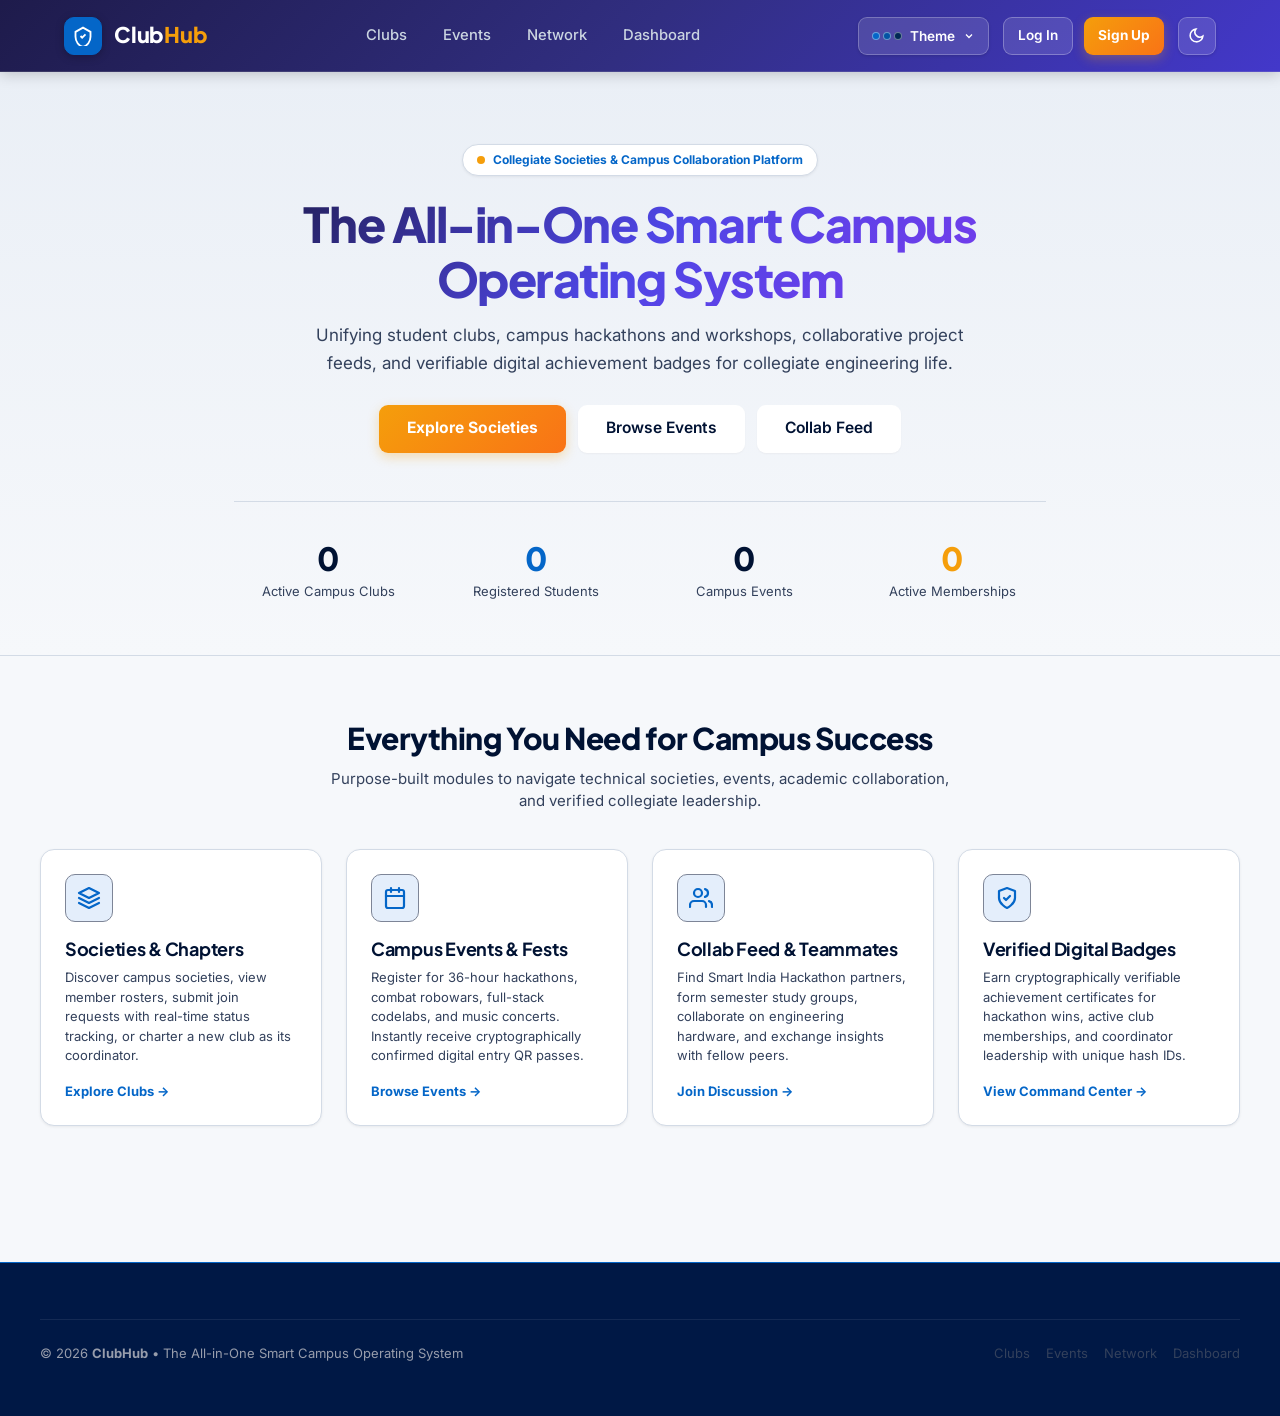
==== index.html @ 58964250 "feat: complete overhaul - pure backend auth, club approval workflow, dynamic stats, indigo-steel the" ====
<!DOCTYPE html>
<html lang="en">
<head>
  <meta charset="UTF-8">
  <meta name="viewport" content="width=device-width, initial-scale=1.0">
  <title>ClubHub | The All-in-One Smart Campus Operating System</title>
  <meta name="description" content="Discover official college clubs, register for campus hackathons and workshops, find project teammates, and earn verified digital achievement badges.">

  <!-- Anti-Flicker Theme & Palette Init -->
  <script>
    (function() {
      var savedTheme = localStorage.getItem("clubhub_theme_mode_v2") || "light";
      var savedPalette = localStorage.getItem("clubhub_active_palette") || "indigo-steel";
      document.documentElement.setAttribute("data-theme", savedTheme);
      document.documentElement.setAttribute("data-palette", savedPalette);
    })();
  </script>

  <!-- Google Fonts: Plus Jakarta Sans & Inter -->
  <link rel="preconnect" href="https://fonts.googleapis.com">
  <link rel="preconnect" href="https://fonts.gstatic.com" crossorigin>
  <link href="https://fonts.googleapis.com/css2?family=Inter:wght@400;500;600;700&family=Plus+Jakarta+Sans:wght@500;600;700;800&display=swap" rel="stylesheet">

  <!-- CSS Stylesheets -->
  <link rel="stylesheet" href="css/style.css">
  <link rel="stylesheet" href="css/palette.css">
  <link rel="stylesheet" href="css/components.css">
  <link rel="stylesheet" href="css/home.css">
  <style>
    .features-suite-grid {
      display: grid;
      grid-template-columns: repeat(auto-fit, minmax(260px, 1fr));
      gap: 24px;
      margin-top: 36px;
    }
    .feature-suite-card {
      background: var(--bg-card);
      border: 1px solid var(--border);
      border-radius: var(--radius-card);
      padding: 24px;
      display: flex;
      flex-direction: column;
      transition: all var(--transition-normal);
      text-decoration: none;
      box-shadow: var(--shadow-sm);
    }
    .feature-suite-card:hover {
      transform: translateY(-4px);
      border-color: var(--primary);
      box-shadow: var(--shadow-card-hover);
    }
    .feature-suite-icon {
      width: 48px;
      height: 48px;
      border-radius: var(--radius-md);
      background: var(--primary-light);
      color: var(--primary);
      display: flex;
      align-items: center;
      justify-content: center;
      font-size: 24px;
      margin-bottom: 16px;
    }
    .feature-suite-title {
      font-family: 'Plus Jakarta Sans', sans-serif;
      font-size: 18px;
      font-weight: 700;
      color: var(--text-main);
      margin: 0 0 8px 0;
    }
    .feature-suite-desc {
      font-size: 13px;
      color: var(--text-secondary);
      line-height: 1.5;
      margin: 0 0 16px 0;
    }
    .feature-suite-link {
      font-size: 13px;
      font-weight: 700;
      color: var(--primary);
      display: inline-flex;
      align-items: center;
      gap: 6px;
      margin-top: auto;
    }
    .hero-stats-grid {
      display: grid;
      grid-template-columns: repeat(4, 1fr);
      gap: 20px;
      margin-top: 48px;
      padding-top: 32px;
      border-top: 1px solid var(--border);
    }
    @media (max-width: 768px) {
      .hero-stats-grid {
        grid-template-columns: repeat(2, 1fr);
        gap: 16px;
      }
    }
  </style>
</head>
<body>

  <!-- GLOBAL NAVBAR -->
  <header class="navbar">
    <div class="nav-container">
      <a href="index.html" class="nav-brand">
        <div class="brand-icon">
          <svg viewBox="0 0 24 24" fill="none" stroke="currentColor" stroke-width="2.2">
            <path d="M12 2L3 7v6c0 5.55 3.84 10.74 9 12 5.16-1.26 9-6.45 9-12V7l-9-5z"/>
            <polyline points="9 12 11 14 15 10"/>
          </svg>
        </div>
        <div class="brand-name">Club<span>Hub</span></div>
      </a>

      <nav class="nav-links">
        <a href="clubs.html" class="nav-link">Clubs</a>
        <a href="events.html" class="nav-link">Events</a>
        <a href="network.html" class="nav-link">Network</a>
        <a href="dashboard.html" class="nav-link">Dashboard</a>
      </nav>

      <div class="nav-actions">
        <div id="nav-auth-box"></div>
        <button type="button" class="mobile-nav-toggle" aria-label="Toggle navigation menu" aria-expanded="false">
          <svg viewBox="0 0 24 24" width="20" height="20" fill="none" stroke="currentColor" stroke-width="2"><line x1="3" y1="12" x2="21" y2="12"/><line x1="3" y1="6" x2="21" y2="6"/><line x1="3" y1="18" x2="21" y2="18"/></svg>
        </button>
      </div>
    </div>
  </header>

  <!-- HERO SECTION -->
  <main class="main-content">
    <section class="hero" style="padding: 72px 0 54px; background: linear-gradient(180deg, var(--bg-surface) 0%, var(--bg-page) 100%); border-bottom: 1px solid var(--border);">
      <div class="container" style="text-align: center; max-width: 860px;">
        <div style="display: inline-flex; align-items: center; gap: 8px; padding: 6px 14px; background: var(--bg-card); border: 1px solid var(--border); border-radius: var(--radius-full); font-size: 12px; font-weight: 700; color: var(--primary); margin-bottom: 20px; box-shadow: var(--shadow-sm);">
          <span style="width: 8px; height: 8px; border-radius: 50%; background: var(--warm-accent, #F59E0B); display: inline-block;"></span>
          Collegiate Societies &amp; Campus Collaboration Platform
        </div>

        <h1 class="hero-gradient-title" style="font-family: 'Plus Jakarta Sans', sans-serif; font-size: 48px; font-weight: 800; margin: 0 0 16px 0; line-height: 1.15; letter-spacing: -0.03em;">
          The All-in-One Smart Campus <br><span>Operating System</span>
        </h1>

        <p style="font-size: 17px; color: var(--text-secondary); line-height: 1.6; margin: 0 auto 28px; max-width: 680px;">
          Unifying student clubs, campus hackathons and workshops, collaborative project feeds, and verifiable digital achievement badges for collegiate engineering life.
        </p>

        <div style="display: flex; gap: 12px; justify-content: center; flex-wrap: wrap;">
          <a href="clubs.html" class="btn btn-cta btn-lg">Explore Societies</a>
          <a href="events.html" class="btn btn-outline btn-lg">Browse Events</a>
          <a href="network.html" class="btn btn-outline btn-lg">Collab Feed</a>
        </div>

        <!-- 4 Real Dynamic Metrics -->
        <div class="hero-stats-grid">
          <div>
            <div id="stat-clubs-count" style="font-family: 'Plus Jakarta Sans', sans-serif; font-size: 32px; font-weight: 800; color: var(--text-main);">0</div>
            <div style="font-size: 13px; color: var(--text-secondary);">Active Campus Clubs</div>
          </div>
          <div>
            <div id="stat-students-count" style="font-family: 'Plus Jakarta Sans', sans-serif; font-size: 32px; font-weight: 800; color: var(--primary);">0</div>
            <div style="font-size: 13px; color: var(--text-secondary);">Registered Students</div>
          </div>
          <div>
            <div id="stat-events-count" style="font-family: 'Plus Jakarta Sans', sans-serif; font-size: 32px; font-weight: 800; color: var(--text-main);">0</div>
            <div style="font-size: 13px; color: var(--text-secondary);">Campus Events</div>
          </div>
          <div>
            <div id="stat-memberships-count" style="font-family: 'Plus Jakarta Sans', sans-serif; font-size: 32px; font-weight: 800; color: var(--warm-accent, #F59E0B);">0</div>
            <div style="font-size: 13px; color: var(--text-secondary);">Active Memberships</div>
          </div>
        </div>
      </div>
    </section>

    <!-- SMART CAMPUS SUITE MODULES GRID (4 Clean Cards) -->
    <section class="container" style="padding: 64px 0;">
      <div style="text-align: center; max-width: 620px; margin: 0 auto 36px;">
        <h2 style="font-family: 'Plus Jakarta Sans', sans-serif; font-size: 30px; font-weight: 800; color: var(--text-main); margin: 0 0 10px 0;">
          Everything You Need for Campus Success
        </h2>
        <p style="font-size: 15px; color: var(--text-secondary); margin: 0;">
          Purpose-built modules to navigate technical societies, events, academic collaboration, and verified collegiate leadership.
        </p>
      </div>

      <div class="features-suite-grid">
        
        <!-- Module 1: Clubs -->
        <a href="clubs.html" class="feature-suite-card">
          <div class="feature-suite-icon">
            <svg viewBox="0 0 24 24" width="24" height="24" fill="none" stroke="currentColor" stroke-width="2.2" stroke-linecap="round" stroke-linejoin="round">
              <path d="M12 2L2 7l10 5 10-5-10-5zM2 17l10 5 10-5M2 12l10 5 10-5"/>
            </svg>
          </div>
          <h3 class="feature-suite-title">Societies &amp; Chapters</h3>
          <p class="feature-suite-desc">Discover campus societies, view member rosters, submit join requests with real-time status tracking, or charter a new club as its coordinator.</p>
          <span class="feature-suite-link">Explore Clubs &rarr;</span>
        </a>

        <!-- Module 2: Events -->
        <a href="events.html" class="feature-suite-card">
          <div class="feature-suite-icon">
            <svg viewBox="0 0 24 24" width="24" height="24" fill="none" stroke="currentColor" stroke-width="2.2" stroke-linecap="round" stroke-linejoin="round">
              <rect x="3" y="4" width="18" height="18" rx="2" ry="2"/>
              <line x1="16" y1="2" x2="16" y2="6"/>
              <line x1="8" y1="2" x2="8" y2="6"/>
              <line x1="3" y1="10" x2="21" y2="10"/>
            </svg>
          </div>
          <h3 class="feature-suite-title">Campus Events &amp; Fests</h3>
          <p class="feature-suite-desc">Register for 36-hour hackathons, combat robowars, full-stack codelabs, and music concerts. Instantly receive cryptographically confirmed digital entry QR passes.</p>
          <span class="feature-suite-link">Browse Events &rarr;</span>
        </a>

        <!-- Module 3: Network -->
        <a href="network.html" class="feature-suite-card">
          <div class="feature-suite-icon">
            <svg viewBox="0 0 24 24" width="24" height="24" fill="none" stroke="currentColor" stroke-width="2.2" stroke-linecap="round" stroke-linejoin="round">
              <path d="M17 21v-2a4 4 0 0 0-4-4H5a4 4 0 0 0-4 4v2"/>
              <circle cx="9" cy="7" r="4"/>
              <path d="M23 21v-2a4 4 0 0 0-3-3.87"/>
              <path d="M16 3.13a4 4 0 0 1 0 7.75"/>
            </svg>
          </div>
          <h3 class="feature-suite-title">Collab Feed &amp; Teammates</h3>
          <p class="feature-suite-desc">Find Smart India Hackathon partners, form semester study groups, collaborate on engineering hardware, and exchange insights with fellow peers.</p>
          <span class="feature-suite-link">Join Discussion &rarr;</span>
        </a>

        <!-- Module 4: Digital Badges & Dashboard -->
        <a href="dashboard.html" class="feature-suite-card">
          <div class="feature-suite-icon">
            <svg viewBox="0 0 24 24" width="24" height="24" fill="none" stroke="currentColor" stroke-width="2.2" stroke-linecap="round" stroke-linejoin="round">
              <path d="M12 22s8-4 8-10V5l-8-3-8 3v7c0 6 8 10 8 10z"/>
              <polyline points="9 12 11 14 15 10"/>
            </svg>
          </div>
          <h3 class="feature-suite-title">Verified Digital Badges</h3>
          <p class="feature-suite-desc">Earn cryptographically verifiable achievement certificates for hackathon wins, active club memberships, and coordinator leadership with unique hash IDs.</p>
          <span class="feature-suite-link">View Command Center &rarr;</span>
        </a>

      </div>
    </section>
  </main>

  <!-- FOOTER -->
  <footer class="footer">
    <div class="container footer-bottom" style="display: flex; justify-content: space-between; align-items: center; flex-wrap: wrap; gap: 16px; padding: 24px 0;">
      <div>&copy; 2026 <strong>ClubHub</strong> &bull; The All-in-One Smart Campus Operating System</div>
      <div style="display: flex; gap: 16px; font-size: 13px;">
        <a href="clubs.html" style="color: var(--text-secondary);">Clubs</a>
        <a href="events.html" style="color: var(--text-secondary);">Events</a>
        <a href="network.html" style="color: var(--text-secondary);">Network</a>
        <a href="dashboard.html" style="color: var(--text-secondary);">Dashboard</a>
      </div>
    </div>
  </footer>

  <!-- Scripts -->
  <script src="js/data.js"></script>
  <script src="js/api.js"></script>
  <script src="js/storage.js"></script>
  <script src="js/palette.js"></script>
  <script src="js/common.js"></script>
  <script src="js/home.js"></script>
</body>
</html>
---- css/style.css ----
/* css/style.css - CampusClubs Burgundy Heritage Design System, Editorial Typography & Global Layout */

@import url('https://fonts.googleapis.com/css2?family=Inter:wght@400;500;600;700&family=Playfair+Display:ital,wght@0,600;0,700;0,800;0,900;1,600;1,700&display=swap');

:root {
  /* ============================================================
     OFFICIAL BRAND PALETTE — Burgundy Heritage
     ============================================================ */
  /* Primary Brand */
  --maroon: #641E32;           /* Royal Maroon */
  --maroon-dark: #3B1422;      /* Deep Burgundy */
  --maroon-hover: #3B1422;
  --maroon-light: #F1E8E7;     /* Muted Rose */

  --primary: #641E32;
  --primary-hover: #3B1422;
  --primary-light: #F1E8E7;
  --primary-border: #D6C5B5;

  /* Background Palette (Warm Ivory Dominates) */
  --bg-page: #FAF7F0;          /* Warm Ivory */
  --bg-card: #FFFFFF;          /* Pure White */
  --bg-surface: #F5EFEB;       /* Subtle Warm Ivory Surface */
  --bg-surface-hover: #EDE4DC;

  /* Gold & Champagne Accents */
  --gold: #C5A15B;             /* Antique Gold */
  --gold-hover: #AF8845;
  --gold-light: #FBF7EE;
  --gold-border: #E8D9B9;
  --champagne: #E8D9B9;        /* Champagne */
  --muted-rose: #F1E8E7;       /* Muted Rose */

  /* Neutral Typography Palette */
  --charcoal: #292524;         /* Charcoal Primary Text */
  --text-main: #292524;
  --text-secondary: #78716C;   /* Secondary Text */
  --text-muted: #78716C;
  --text-light: #A8A29E;
  --text-inverse: #FAF7F0;

  /* Borders & Dividers */
  --border: #E8DFD2;           /* Official Border */
  --border-champagne: #E8D9B9;
  --border-hover: #D6C5B5;
  --border-focus: #C5A15B;

  /* Semantic Action Palette */
  --success: #15803D;
  --success-hover: #166534;
  --success-bg: #F0FDF4;
  --success-border: #BBF7D0;

  --warning: #B45309;
  --warning-hover: #92400E;
  --warning-bg: #FFFBEB;
  --warning-border: #FDE68A;

  --danger: #B91C1C;
  --danger-hover: #991B1B;
  --danger-bg: #FEF2F2;
  --danger-border: #FECACA;

  --info: #1D4ED8;
  --info-bg: #EFF6FF;
  --info-border: #BFDBFE;

  /* Typography Fonts */
  --font-heading: 'Playfair Display', Georgia, 'Times New Roman', serif;
  --font-body: 'Inter', -apple-system, BlinkMacSystemFont, "Segoe UI", Roboto, sans-serif;

  /* Elevation Shadows (Warm, refined collegiate SaaS) */
  --shadow-xs: 0 1px 2px 0 rgba(41, 37, 36, 0.04);
  --shadow-sm: 0 1px 3px 0 rgba(41, 37, 36, 0.06), 0 1px 2px -1px rgba(41, 37, 36, 0.04);
  --shadow-md: 0 4px 10px -1px rgba(41, 37, 36, 0.06), 0 2px 4px -2px rgba(41, 37, 36, 0.03);
  --shadow-lg: 0 10px 20px -3px rgba(41, 37, 36, 0.07), 0 4px 6px -4px rgba(41, 37, 36, 0.03);
  --shadow-xl: 0 20px 25px -5px rgba(59, 20, 34, 0.09), 0 8px 10px -6px rgba(41, 37, 36, 0.04);
  --shadow-card-hover: 0 12px 28px -4px rgba(62, 20, 34, 0.12), 0 4px 8px -2px rgba(197, 161, 91, 0.1);

  /* Geometry: 12–16px card radius, 8–10px button radius */
  --radius-xs: 4px;
  --radius-sm: 6px;
  --radius-btn: 9px;
  --radius-md: 10px;
  --radius-card: 14px;
  --radius-lg: 16px;
  --radius-full: 9999px;

  /* Layout Constraints */
  --container-max: 1200px;
  --navbar-height: 72px;

  /* Transitions (160ms - 240ms) */
  --transition-fast: 160ms cubic-bezier(0.4, 0, 0.2, 1);
  --transition-normal: 220ms cubic-bezier(0.4, 0, 0.2, 1);
}

/* ============================================================
   DARK THEME (Warm Deep Burgundy Night Mode)
   ============================================================ */
[data-theme="dark"] {
  --maroon: #D14F6E;
  --maroon-dark: #A83A54;
  --maroon-hover: #E26A86;
  --maroon-light: rgba(100, 30, 50, 0.4);

  --primary: #D14F6E;
  --primary-hover: #E26A86;
  --primary-light: rgba(209, 79, 110, 0.16);
  --primary-border: rgba(209, 79, 110, 0.35);

  --bg-page: #181315;          /* Deep Burgundy Charcoal */
  --bg-card: #231B1E;          /* Rich Charcoal Card */
  --bg-surface: #2E2428;       /* Warm Surface */
  --bg-surface-hover: #3B2E33;

  --gold: #D6B26B;             /* Antique Gold Accent */
  --gold-hover: #E5C37E;
  --gold-light: rgba(214, 178, 107, 0.15);
  --gold-border: rgba(214, 178, 107, 0.35);
  --champagne: #CDBBA2;
  --muted-rose: rgba(241, 232, 231, 0.12);

  --charcoal: #FAF7F0;
  --text-main: #FAF7F0;
  --text-secondary: #B5A8A3;
  --text-muted: #B5A8A3;
  --text-light: #8A7E79;
  --text-inverse: #181315;

  --border: #3E3036;
  --border-champagne: #4D3C43;
  --border-hover: #5D4952;
  --border-focus: #D6B26B;

  --success-bg: rgba(21, 128, 61, 0.2);
  --success-border: rgba(21, 128, 61, 0.4);
  --warning-bg: rgba(180, 83, 9, 0.2);
  --warning-border: rgba(180, 83, 9, 0.4);
  --danger-bg: rgba(185, 28, 28, 0.2);
  --danger-border: rgba(185, 28, 28, 0.4);

  --shadow-xs: 0 1px 2px 0 rgba(0, 0, 0, 0.4);
  --shadow-sm: 0 1px 3px 0 rgba(0, 0, 0, 0.45);
  --shadow-md: 0 4px 10px 0 rgba(0, 0, 0, 0.5);
  --shadow-lg: 0 10px 20px 0 rgba(0, 0, 0, 0.55);
  --shadow-card-hover: 0 12px 28px -4px rgba(0, 0, 0, 0.65);
}

/* ============================================================
   BASE RESET & TYPOGRAPHY
   ============================================================ */
*, *::before, *::after {
  box-sizing: border-box;
  margin: 0;
  padding: 0;
}

html {
  font-family: var(--font-body);
  font-size: 16px;
  line-height: 1.5;
  color: var(--text-main);
  background-color: var(--bg-page);
  scroll-behavior: smooth;
  scroll-padding-top: var(--navbar-height);
  -webkit-font-smoothing: antialiased;
  transition: background-color 220ms ease, color 220ms ease;
}

body {
  min-height: 100vh;
  display: flex;
  flex-direction: column;
  background-color: var(--bg-page);
  color: var(--text-main);
}

img {
  max-width: 100%;
  height: auto;
  display: block;
}

a {
  color: inherit;
  text-decoration: none;
  transition: color var(--transition-fast);
}

button, input, select, textarea {
  font-family: var(--font-body);
  color: inherit;
}

button {
  cursor: pointer;
  border: none;
  background: none;
}

/* Container Constraint: Exactly 1200px */
.container {
  width: 100%;
  max-width: var(--container-max);
  margin-left: auto;
  margin-right: auto;
  padding-left: 1.5rem;
  padding-right: 1.5rem;
}

.main-content {
  flex: 1;
  padding-bottom: 4.5rem;
}

/* Typography Hierarchy: Editorial Playfair Display Headings */
h1, h2, h3, h4, h5, h6 {
  font-family: var(--font-heading);
  color: var(--text-main);
  font-weight: 700;
  line-height: 1.25;
  letter-spacing: -0.015em;
}

.hero-heading {
  font-size: clamp(2.5rem, 4.5vw, 3.75rem); /* 48px to 60px */
  font-weight: 800;
  line-height: 1.15;
  letter-spacing: -0.025em;
}

.section-title {
  font-size: clamp(1.85rem, 3.2vw, 2.35rem); /* 30px to 38px */
  font-weight: 700;
  letter-spacing: -0.02em;
  margin-bottom: 0.5rem;
}

.card-title {
  font-size: 1.25rem; /* ~20px */
  font-weight: 700;
  line-height: 1.35;
}

.section-header {
  margin-bottom: 2.75rem;
}

.section-header.text-center {
  text-align: center;
}

.section-subtitle {
  color: var(--text-secondary);
  font-size: 1.05rem;
  max-width: 660px;
  line-height: 1.65;
}

.section-header.text-center .section-subtitle {
  margin-left: auto;
  margin-right: auto;
}

/* Gold Editorial Flourish / Underline */
.gold-underline {
  position: relative;
  display: inline-block;
}

.gold-underline::after {
  content: "";
  position: absolute;
  left: 0;
  bottom: -4px;
  width: 100%;
  height: 3px;
  background: linear-gradient(90deg, var(--gold) 0%, var(--champagne) 100%);
  border-radius: var(--radius-full);
}

/* ============================================================
   NAVBAR — Dynamic Theme-Adaptive Header
   ============================================================ */
.navbar {
  position: sticky;
  top: 0;
  left: 0;
  right: 0;
  height: var(--navbar-height);
  background: var(--header-bg, #1E3A8A);
  border-bottom: 2px solid var(--header-border, var(--primary));
  z-index: 1000;
  display: flex;
  align-items: center;
  box-shadow: 0 2px 14px rgba(0, 0, 0, 0.2);
  transition: all var(--transition-fast);
}

.nav-container {
  width: 100%;
  max-width: var(--container-max);
  margin-left: auto;
  margin-right: auto;
  padding-left: 1.5rem;
  padding-right: 1.5rem;
  display: flex;
  align-items: center;
  justify-content: space-between;
  gap: 1.5rem;
}

.brand-logo, .nav-brand {
  display: flex;
  align-items: center;
  gap: 0.75rem;
  font-family: var(--font-heading);
  font-size: 1.35rem;
  font-weight: 800;
  color: var(--header-text, #FFFFFF);
  letter-spacing: -0.01em;
  text-decoration: none;
  flex-shrink: 0;
}

.brand-icon {
  width: 38px;
  height: 38px;
  background: var(--header-border, var(--primary));
  border: 1.5px solid var(--header-border, var(--primary));
  color: #FFFFFF;
  border-radius: 10px;
  display: inline-flex;
  align-items: center;
  justify-content: center;
  box-shadow: 0 2px 8px rgba(0, 0, 0, 0.25);
  flex-shrink: 0;
}

.brand-icon svg {
  width: 20px;
  height: 20px;
  display: block;
  stroke: currentColor;
}

.brand-text, .brand-name {
  line-height: 1.15;
  color: var(--header-text, #FFFFFF);
  font-family: 'Plus Jakarta Sans', sans-serif;
  font-weight: 800;
}

.brand-text span, .brand-name span {
  color: var(--header-border, var(--primary-light));
}

.brand-sub {
  display: block;
  font-family: var(--font-body);
  font-size: 0.65rem;
  font-weight: 600;
  text-transform: uppercase;
  letter-spacing: 0.1em;
  color: var(--header-nav-link, rgba(255, 255, 255, 0.8));
  margin-top: -1px;
}

.nav-links {
  display: flex;
  align-items: center;
  gap: 1.75rem;
  list-style: none;
}

.nav-link {
  font-size: 0.925rem;
  font-weight: 500;
  color: var(--header-nav-link, rgba(255, 255, 255, 0.82));
  padding: 0.5rem 0.25rem;
  position: relative;
  display: inline-flex;
  align-items: center;
  gap: 0.45rem;
  transition: color var(--transition-fast);
  text-decoration: none;
}

.nav-link:hover {
  color: var(--header-nav-link-hover, #FFFFFF);
}

.nav-link.active {
  color: var(--header-nav-link-hover, #FFFFFF);
  font-weight: 600;
}

.nav-link.active::after {
  content: "";
  position: absolute;
  bottom: -4px;
  left: 0;
  right: 0;
  height: 2.5px;
  background-color: var(--header-border, var(--primary));
  border-radius: var(--radius-full);
}

.nav-counter {
  background-color: var(--header-border, var(--primary));
  color: #FFFFFF;
  font-size: 0.725rem;
  font-weight: 700;
  padding: 0.1rem 0.45rem;
  border-radius: var(--radius-full);
  line-height: 1;
}

.nav-actions {
  display: flex;
  align-items: center;
  gap: 0.9rem; /* Clean, well-spaced header items */
  flex-shrink: 0;
}

/* Header Action Buttons & Auth System */
.nav-actions .btn {
  height: 38px;
  font-size: 0.85rem;
  font-weight: 600;
  padding: 0 14px;
  display: inline-flex;
  align-items: center;
  justify-content: center;
  gap: 6px;
  border-radius: var(--radius-btn);
  transition: all var(--transition-fast);
}

.nav-actions .btn-primary {
  background: var(--header-border, var(--primary));
  border-color: var(--header-border, var(--primary));
  color: #FFFFFF !important;
  box-shadow: 0 2px 6px rgba(0, 0, 0, 0.2);
}

.nav-actions .btn-primary:hover {
  filter: brightness(1.15);
  transform: translateY(-1px);
}

.nav-actions .btn-outline {
  background: rgba(255, 255, 255, 0.12);
  border: 1px solid rgba(255, 255, 255, 0.28);
  color: var(--header-text, #FFFFFF) !important;
}

.nav-actions .btn-outline:hover {
  background: rgba(255, 255, 255, 0.22);
  border-color: rgba(255, 255, 255, 0.45);
  color: #FFFFFF !important;
  transform: translateY(-1px);
}

.nav-actions #nav-auth-box {
  display: flex;
  align-items: center;
}

.nav-auth-buttons,
.nav-actions #nav-auth-box > div {
  display: flex;
  align-items: center;
  gap: 0.65rem; /* Space between Log In and Register */
}

/* Navbar Student Profile Pill */
.nav-user-pill {
  display: inline-flex;
  align-items: center;
  gap: 0.65rem;
  height: 38px;
  background: rgba(255, 255, 255, 0.12);
  border: 1px solid rgba(255, 255, 255, 0.24);
  padding: 0 8px 0 6px;
  border-radius: var(--radius-btn);
}

.nav-user-profile {
  display: inline-flex;
  align-items: center;
  gap: 0.45rem;
  padding-right: 0.35rem;
  text-decoration: none;
}

.nav-user-name {
  color: var(--header-text, #FFFFFF) !important;
  font-size: 0.825rem;
  font-weight: 600;
}

.nav-user-avatar {
  width: 28px;
  height: 28px;
  border-radius: var(--radius-full);
  background: var(--header-border, var(--primary));
  color: #FFFFFF;
  font-size: 0.75rem;
  font-weight: 700;
  display: inline-flex;
  align-items: center;
  justify-content: center;
  border: 1px solid rgba(255, 255, 255, 0.3);
}

.nav-logout-btn {
  width: 26px;
  height: 26px;
  border-radius: var(--radius-full);
  display: inline-flex;
  align-items: center;
  justify-content: center;
  color: var(--header-nav-link, rgba(255, 255, 255, 0.8));
  background: transparent;
  border: none;
  cursor: pointer;
  transition: all var(--transition-fast);
}

.nav-logout-btn:hover {
  background: rgba(239, 68, 68, 0.25);
  color: #FFFFFF;
}

.nav-logout-btn svg {
  width: 14px;
  height: 14px;
  stroke: currentColor;
  display: block;
}

/* Mobile Toggle Hamburger */
.mobile-nav-toggle {
  display: none;
  width: 38px;
  height: 38px;
  border-radius: var(--radius-btn);
  align-items: center;
  justify-content: center;
  color: var(--header-text, #FFFFFF);
  background: rgba(255, 255, 255, 0.12);
  border: 1px solid rgba(255, 255, 255, 0.24);
  cursor: pointer;
  transition: all var(--transition-fast);
}

.mobile-nav-toggle:hover {
  background: rgba(255, 255, 255, 0.22);
}

.mobile-nav-toggle svg {
  width: 20px;
  height: 20px;
  stroke: currentColor;
  display: block;
  margin: auto;
}

/* Theme Toggle Button */
.theme-toggle-btn {
  width: 38px;
  height: 38px;
  border-radius: var(--radius-btn);
  display: inline-flex;
  align-items: center;
  justify-content: center;
  background: rgba(255, 255, 255, 0.12);
  border: 1px solid rgba(255, 255, 255, 0.24);
  color: var(--header-text, #FFFFFF);
  cursor: pointer;
  transition: all var(--transition-fast);
  flex-shrink: 0;
  box-shadow: 0 1px 3px rgba(0, 0, 0, 0.15);
}

.theme-toggle-btn:hover {
  background: rgba(255, 255, 255, 0.22);
  border-color: rgba(255, 255, 255, 0.45);
  color: #FFFFFF;
  transform: translateY(-1px);
}

.theme-toggle-btn svg {
  width: 17px;
  height: 17px;
  stroke: currentColor;
  display: block;
  margin: auto;
}

.theme-toggle-btn .sun-icon  { display: none; }
.theme-toggle-btn .moon-icon { display: block; }

[data-theme="dark"] .theme-toggle-btn .sun-icon  { display: block; }
[data-theme="dark"] .theme-toggle-btn .moon-icon { display: none; }

.theme-toggle-floating {
  position: fixed;
  top: 1.25rem;
  right: 1.25rem;
  z-index: 1000;
  box-shadow: var(--shadow-md);
  background: var(--bg-card);
  border: 1px solid var(--border);
  color: var(--text-main);
}

/* ============================================================
   FOOTER — Dynamic Theme-Adaptive Footer
   ============================================================ */
.footer {
  background-color: var(--footer-bg, #0F172A);
  border-top: 2px solid var(--footer-border, var(--primary));
  color: var(--footer-text, #F8FAFC);
  padding: 4.5rem 0 2rem;
  margin-top: auto;
  transition: all var(--transition-fast);
}

.footer-grid {
  display: grid;
  grid-template-columns: 2fr 1fr 1fr 1.3fr;
  gap: 2.5rem;
  margin-bottom: 2.75rem;
}

.footer-brand .brand-logo {
  color: var(--footer-text, #F8FAFC);
}

.footer-brand p {
  color: var(--footer-muted, #94A3B8);
  font-size: 0.925rem;
  margin-top: 0.95rem;
  line-height: 1.65;
  max-width: 340px;
}

.footer-heading {
  font-family: var(--font-heading);
  font-size: 1rem;
  font-weight: 700;
  color: var(--footer-border, var(--primary));
  letter-spacing: 0.05em;
  margin-bottom: 1.25rem;
}

.footer-links {
  list-style: none;
  display: flex;
  flex-direction: column;
  gap: 0.75rem;
}

.footer-links a {
  color: var(--footer-muted, #94A3B8);
  font-size: 0.925rem;
  text-decoration: none;
  transition: color var(--transition-fast);
}

.footer-links a:hover {
  color: var(--footer-text, #FFFFFF);
  text-decoration: underline;
}

.footer-pill {
  display: inline-flex;
  align-items: center;
  gap: 0.4rem;
  padding: 0.35rem 0.85rem;
  background: rgba(255, 255, 255, 0.08);
  border: 1px solid var(--footer-border, rgba(255, 255, 255, 0.2));
  border-radius: var(--radius-sm);
  font-size: 0.825rem;
  color: var(--footer-text, #F8FAFC);
  margin-top: 0.85rem;
}

.footer-bottom {
  padding-top: 1.85rem;
  border-top: 1px solid rgba(255, 255, 255, 0.12);
  display: flex;
  align-items: center;
  justify-content: space-between;
  font-size: 0.875rem;
  color: var(--footer-muted, #94A3B8);
}

.footer-bottom a {
  color: var(--footer-muted, #94A3B8);
  text-decoration: none;
  transition: color var(--transition-fast);
}

.footer-bottom a:hover {
  color: var(--footer-text, #FFFFFF);
}

/* Responsive adjustments */
@media (max-width: 868px) {
  .mobile-nav-toggle {
    display: inline-flex;
  }

  .nav-links {
    position: absolute;
    top: var(--navbar-height);
    left: 0;
    right: 0;
    background: var(--header-bg, #1E3A8A);
    border-bottom: 2px solid var(--header-border, var(--primary));
    flex-direction: column;
    align-items: stretch;
    padding: 1.25rem 1.5rem;
    gap: 0.5rem;
    display: none;
    box-shadow: var(--shadow-xl);
  }

  .nav-links.open {
    display: flex;
  }

  .nav-link {
    padding: 0.65rem 0;
    font-size: 1rem;
    border-bottom: 1px solid rgba(255, 255, 255, 0.1);
  }

  .nav-link.active::after {
    display: none;
  }

  .footer-grid {
    grid-template-columns: 1fr 1fr;
    gap: 2rem;
  }
}

@media (max-width: 540px) {
  .footer-grid {
    grid-template-columns: 1fr;
  }

  .footer-bottom {
    flex-direction: column;
    gap: 0.5rem;
    text-align: center;
  }
}

/* ============================================================
   GLOBAL THEME-ADAPTIVE ICONS & BUTTON ALIGNMENT ENGINE
   ============================================================ */

/* 1. Universal Button & Icon Alignment */
.btn,
button.btn,
a.btn {
  display: inline-flex !important;
  align-items: center !important;
  justify-content: center !important;
  gap: 0.55rem;
  line-height: 1.2;
  text-align: center;
  vertical-align: middle;
}

.btn svg,
button.btn svg,
a.btn svg {
  display: inline-block;
  vertical-align: middle;
  flex-shrink: 0;
  stroke: currentColor;
}

/* 2. Theme Icon Colors - Every theme's icons dynamically adopt var(--primary) & var(--primary-light) */
.brand-icon {
  background: var(--header-border, var(--primary));
  border-color: var(--header-border, var(--primary));
  color: #FFFFFF;
}

/* Stat & Metric icon boxes across all pages */
.stat-icon-box,
.stat-icon-wrapper:not(.green):not(.amber) {
  background: var(--primary-light) !important;
  border: 1px solid var(--primary-border) !important;
  color: var(--primary) !important;
}

.stat-icon-box svg,
.stat-icon-wrapper svg {
  stroke: currentColor;
}

/* Category cards on home page */
.category-icon-box {
  background-color: var(--primary-light) !important;
  border: 1px solid var(--primary-border) !important;
  color: var(--primary) !important;
}

.category-icon-box svg {
  stroke: currentColor;
}

.category-card:hover .category-icon-box {
  background-color: var(--primary) !important;
  color: #FFFFFF !important;
  border-color: var(--primary) !important;
}

/* Feature suite cards on home / landing page */
.feature-suite-icon {
  background: var(--primary-light) !important;
  border: 1px solid var(--primary-border) !important;
  color: var(--primary) !important;
  display: inline-flex;
  align-items: center;
  justify-content: center;
}

.feature-suite-icon svg {
  stroke: currentColor;
  display: block;
}

.feature-suite-link svg {
  stroke: currentColor;
  margin-left: 2px;
}

/* Search bar icons across all pages */
.search-icon,
.search-input-icon,
.events-search-icon,
.mkt-search-icon,
.rec-search-icon,
.admin-search-box svg {
  color: var(--primary) !important;
  stroke: currentColor;
  opacity: 0.85;
  transition: opacity var(--transition-fast), color var(--transition-fast);
}

.search-box:focus-within .search-icon,
.search-input-box:focus-within .search-input-icon,
.events-search-box:focus-within .events-search-icon,
.mkt-search-box:focus-within .mkt-search-icon,
.rec-search-box:focus-within .rec-search-icon,
.admin-search-box:focus-within svg {
  opacity: 1;
}

/* Metadata row icons across all cards (Events, Clubs, Details) */
.event-detail-item svg,
.job-meta-row svg,
.club-meta-item svg,
.event-venue-row svg,
.widget-list-item svg,
.app-notes-box svg,
.domain-pill-card svg {
  color: var(--primary) !important;
  stroke: currentColor;
  flex-shrink: 0;
  display: inline-block;
  vertical-align: middle;
}

.event-prize-tag svg {
  color: var(--gold, var(--primary)) !important;
  stroke: currentColor;
}

/* Social and interaction icons */
.club-social-link {
  background: var(--bg-card);
  border: 1px solid var(--border);
  color: var(--primary) !important;
  display: inline-flex;
  align-items: center;
  justify-content: center;
}

.club-social-link:hover {
  background: var(--primary) !important;
  color: #FFFFFF !important;
  border-color: var(--primary) !important;
}

.club-social-link svg {
  stroke: currentColor;
}

.club-card-bookmark-btn {
  color: var(--primary) !important;
}

.club-card-bookmark-btn.saved svg {
  fill: var(--primary) !important;
  stroke: var(--primary) !important;
}

.post-action-btn svg {
  color: var(--primary) !important;
  stroke: currentColor;
}

.post-action-btn.active {
  background: var(--primary-light) !important;
  color: var(--primary) !important;
  border-color: var(--primary-border) !important;
}

/* Empty states */
.empty-state-icon {
  background: var(--primary-light) !important;
  border: 1px solid var(--primary-border) !important;
  color: var(--primary) !important;
  display: flex;
  align-items: center;
  justify-content: center;
}

.empty-state-icon svg,
.empty-state svg {
  color: var(--primary) !important;
  stroke: currentColor;
}

/* Verification badges & QR passes */
.pass-qr-sim svg,
.badge-credential svg,
.badge-verified svg {
  color: var(--primary) !important;
  stroke: currentColor;
}
---- css/palette.css ----
/* css/palette.css - Live Color Palettes & Palette Switcher UI */

/* ============================================================
   INDIGO STEEL SPECTRUM (DEFAULT CAMPUS THEME)
   ============================================================ */
:root,
:root[data-palette="indigo-steel"],
:root[data-palette="default"] {
  --primary: #4F46E5;
  --primary-hover: #4338CA;
  --primary-light: rgba(79, 70, 229, 0.12);
  --primary-border: #818CF8;

  --deep-indigo: #1E1B4B;
  --maroon: #4F46E5;
  --maroon-dark: #1E1B4B;
  --maroon-hover: #4338CA;

  --bg-page: #F8FAFC;
  --bg-card: #FFFFFF;
  --bg-surface: #F1F5F9;
  --bg-surface-hover: #E2E8F0;

  --text-main: #0F172A;
  --text-secondary: #64748B;
  --text-muted: #64748B;
  --steel-text: #64748B;

  --border: #E2E8F0;
  --border-focus: #4F46E5;

  /* Warm accent (Main CTAs: Join Club, Register, Approve) */
  --warm-accent: #F59E0B;
  --warm-accent-hover: #D97706;
  --coral-accent: #F97316;

  /* Status Colors */
  --status-member: #10B981;
  --status-pending: #F59E0B;
  --status-rejected: #EF4444;

  --success: #10B981;
  --warning: #F59E0B;
  --danger: #EF4444;

  /* Header & Footer */
  --header-bg: #1E1B4B;
  --header-border: rgba(255, 255, 255, 0.12);
  --header-text: #FFFFFF;
  --header-nav-link: #CBD5E1;
  --header-nav-link-hover: #FFFFFF;
  --footer-bg: #1E1B4B;
  --footer-border: rgba(255, 255, 255, 0.12);
  --footer-text: #FFFFFF;
  --footer-muted: #94A3B8;
}

:root[data-theme="dark"],
:root[data-palette="indigo-steel"][data-theme="dark"],
:root[data-palette="default"][data-theme="dark"] {
  --primary: #818CF8;
  --primary-hover: #A5B4FC;
  --primary-light: rgba(99, 102, 241, 0.2);
  --primary-border: #6366F1;

  --bg-page: #0F172A;
  --bg-card: #1E293B;
  --bg-surface: #1E1B4B;
  --bg-surface-hover: #312E81;

  --text-main: #F8FAFC;
  --text-secondary: #94A3B8;
  --text-muted: #94A3B8;
  --steel-text: #94A3B8;

  --border: #334155;
  --border-focus: #818CF8;

  --header-bg: #0F172A;
  --header-border: #334155;
  --footer-bg: #0F172A;
  --footer-border: #334155;
}

/* Warm Action CTA Buttons (Join Club, Register, Approve) */
.btn-cta, .btn-warm, .btn-join-club {
  background: linear-gradient(135deg, #F59E0B 0%, #F97316 100%) !important;
  color: #FFFFFF !important;
  border: none !important;
  font-weight: 700 !important;
  box-shadow: 0 4px 12px rgba(245, 158, 11, 0.3) !important;
  transition: all var(--transition-fast) !important;
}
.btn-cta:hover, .btn-warm:hover, .btn-join-club:hover {
  background: linear-gradient(135deg, #D97706 0%, #EA580C 100%) !important;
  box-shadow: 0 6px 16px rgba(245, 158, 11, 0.45) !important;
  transform: translateY(-2px);
}

/* Status Badges */
.badge-status-member, .badge-status-approved {
  background: rgba(16, 185, 129, 0.15) !important;
  color: #10B981 !important;
  border: 1px solid rgba(16, 185, 129, 0.35) !important;
  font-weight: 700 !important;
}
.badge-status-pending {
  background: rgba(245, 158, 11, 0.15) !important;
  color: #F59E0B !important;
  border: 1px solid rgba(245, 158, 11, 0.35) !important;
  font-weight: 700 !important;
}
.badge-status-rejected {
  background: rgba(239, 68, 68, 0.15) !important;
  color: #EF4444 !important;
  border: 1px solid rgba(239, 68, 68, 0.35) !important;
  font-weight: 700 !important;
}

/* Subtle indigo-to-violet gradient on hero heading and navbar */
.hero-gradient-title {
  background: linear-gradient(135deg, #1E1B4B 0%, #4F46E5 50%, #7C3AED 100%);
  -webkit-background-clip: text;
  -webkit-text-fill-color: transparent;
}
:root[data-theme="dark"] .hero-gradient-title {
  background: linear-gradient(135deg, #FFFFFF 0%, #818CF8 50%, #C084FC 100%);
  -webkit-background-clip: text;
  -webkit-text-fill-color: transparent;
}

/* Navbar Spectrum Feel */
.navbar {
  background: linear-gradient(135deg, #1E1B4B 0%, #312E81 50%, #4338CA 100%) !important;
  border-bottom: 1px solid rgba(255, 255, 255, 0.12) !important;
}
.navbar .brand-name {
  color: #FFFFFF !important;
}
.navbar .brand-name span {
  color: #F59E0B !important;
}
.navbar .nav-link {
  color: #CBD5E1 !important;
}
.navbar .nav-link:hover, .navbar .nav-link.active {
  color: #FFFFFF !important;
  background: rgba(255, 255, 255, 0.14) !important;
}

/* Category Tags with Distinct Colors */
.tag-tech, .badge-category-technical, [data-category="Technical"] {
  background: rgba(79, 70, 229, 0.12) !important;
  color: #4F46E5 !important;
  border: 1px solid rgba(79, 70, 229, 0.3) !important;
}
.tag-cultural, .badge-category-cultural, [data-category="Cultural"] {
  background: rgba(168, 85, 247, 0.12) !important;
  color: #9333EA !important;
  border: 1px solid rgba(168, 85, 247, 0.3) !important;
}
.tag-sports, .badge-category-sports, [data-category="Sports"] {
  background: rgba(16, 185, 129, 0.12) !important;
  color: #059669 !important;
  border: 1px solid rgba(16, 185, 129, 0.3) !important;
}
.tag-literary, .badge-category-literary, [data-category="Literary"] {
  background: rgba(14, 165, 233, 0.12) !important;
  color: #0284C7 !important;
  border: 1px solid rgba(14, 165, 233, 0.3) !important;
}
.tag-social, .badge-category-social, [data-category="Social"] {
  background: rgba(244, 63, 94, 0.12) !important;
  color: #E11D48 !important;
  border: 1px solid rgba(244, 63, 94, 0.3) !important;
}
.tag-ecell, .badge-category-entrepreneurship, [data-category="Entrepreneurship"] {
  background: rgba(245, 158, 11, 0.12) !important;
  color: #D97706 !important;
  border: 1px solid rgba(245, 158, 11, 0.3) !important;
}

/* 1. Olive & Earthy (eff1ed - 373d20 - 717744 - bcbd8b - 766153) */
:root[data-palette="olive-earthy"] {
  --primary: #717744;
  --primary-hover: #373D20;
  --primary-light: rgba(188, 189, 139, 0.25);
  --primary-border: #BCBD8B;
  --maroon: #717744;
  --maroon-dark: #373D20;
  --maroon-hover: #373D20;
  --bg-page: #EFF1ED;
  --bg-card: #FFFFFF;
  --bg-surface: #E6E8E2;
  --bg-surface-hover: #DADCD4;
  --text-main: #373D20;
  --text-secondary: #766153;
  --text-muted: #766153;
  --border: #D8DACF;
  --border-focus: #717744;
  --gold: #BCBD8B;
  --gold-light: #EFF1ED;

  /* Dynamic Header & Footer */
  --header-bg: #373D20;
  --header-border: #717744;
  --header-text: #EFF1ED;
  --header-nav-link: #BCBD8B;
  --header-nav-link-hover: #FFFFFF;
  --footer-bg: #373D20;
  --footer-border: #717744;
  --footer-text: #EFF1ED;
  --footer-muted: #BCBD8B;
}
:root[data-palette="olive-earthy"][data-theme="dark"] {
  --primary: #BCBD8B;
  --primary-hover: #EFF1ED;
  --primary-light: rgba(113, 119, 68, 0.3);
  --primary-border: #717744;
  --bg-page: #1C2012;
  --bg-card: #272C1A;
  --bg-surface: #333923;
  --text-main: #EFF1ED;
  --text-secondary: #BCBD8B;
  --border: #3D442B;

  --header-bg: #1C2012;
  --header-border: #717744;
  --footer-bg: #1C2012;
  --footer-border: #3D442B;
}

/* 2. Solar Blue & Amber (8ecae6 - 219ebc - 023047 - ffb703 - fb8500) */
:root[data-palette="solar-blue"] {
  --primary: #219EBC;
  --primary-hover: #023047;
  --primary-light: rgba(142, 202, 230, 0.25);
  --primary-border: #8ECAE6;
  --maroon: #219EBC;
  --maroon-dark: #023047;
  --maroon-hover: #023047;
  --bg-page: #F0F7FB;
  --bg-card: #FFFFFF;
  --bg-surface: #E1EFF6;
  --bg-surface-hover: #D0E4EE;
  --text-main: #023047;
  --text-secondary: #335C6E;
  --text-muted: #557989;
  --border: #CDE2EC;
  --border-focus: #219EBC;
  --gold: #FB8500;
  --gold-light: #FFF8EE;
  --warning: #FB8500;
  --warning-bg: #FFF7EB;

  /* Dynamic Header & Footer */
  --header-bg: #023047;
  --header-border: #FB8500;
  --header-text: #FFFFFF;
  --header-nav-link: #8ECAE6;
  --header-nav-link-hover: #FFB703;
  --footer-bg: #023047;
  --footer-border: #FB8500;
  --footer-text: #F0F7FB;
  --footer-muted: #8ECAE6;
}
:root[data-palette="solar-blue"][data-theme="dark"] {
  --primary: #8ECAE6;
  --primary-hover: #FFB703;
  --primary-light: rgba(33, 158, 188, 0.25);
  --primary-border: #219EBC;
  --bg-page: #011824;
  --bg-card: #042436;
  --bg-surface: #08324A;
  --text-main: #F0F7FB;
  --text-secondary: #8ECAE6;
  --border: #0C4666;

  --header-bg: #011824;
  --header-border: #FB8500;
  --footer-bg: #011824;
  --footer-border: #0C4666;
}

/* 3. Deep Ocean Gradient (03045e - 023e8a - 0077b6 - 0096c7 - 00b4d8 - 48cae4 - 90e0ef - ade8f4 - caf0f8) */
:root[data-palette="deep-ocean"] {
  --primary: #0077B6;
  --primary-hover: #023E8A;
  --primary-light: #E0F4FB;
  --primary-border: #90E0EF;
  --maroon: #0077B6;
  --maroon-dark: #03045E;
  --maroon-hover: #023E8A;
  --bg-page: #F3FAFD;
  --bg-card: #FFFFFF;
  --bg-surface: #E5F5FB;
  --bg-surface-hover: #D5EFF8;
  --text-main: #03045E;
  --text-secondary: #023E8A;
  --text-muted: #386498;
  --border: #CAEBF6;
  --border-focus: #0077B6;
  --gold: #00B4D8;
  --gold-light: #CAF0F8;

  /* Dynamic Header & Footer */
  --header-bg: #03045E;
  --header-border: #00B4D8;
  --header-text: #FFFFFF;
  --header-nav-link: #CAF0F8;
  --header-nav-link-hover: #FFFFFF;
  --footer-bg: #03045E;
  --footer-border: #0096C7;
  --footer-text: #CAF0F8;
  --footer-muted: #90E0EF;
}
:root[data-palette="deep-ocean"][data-theme="dark"] {
  --primary: #48CAE4;
  --primary-hover: #90E0EF;
  --primary-light: rgba(0, 150, 199, 0.25);
  --primary-border: #0096C7;
  --bg-page: #02032B;
  --bg-card: #040942;
  --bg-surface: #07155B;
  --text-main: #CAF0F8;
  --text-secondary: #90E0EF;
  --border: #0F277A;

  --header-bg: #02032B;
  --header-border: #0096C7;
  --footer-bg: #02032B;
  --footer-border: #0F277A;
}

/* 4. Nordic Sage & Pine (01161e - 124559 - 598392 - aec3b0 - eff6e0) */
:root[data-palette="nordic-sage"] {
  --primary: #124559;
  --primary-hover: #01161E;
  --primary-light: rgba(174, 195, 176, 0.3);
  --primary-border: #AEC3B0;
  --maroon: #124559;
  --maroon-dark: #01161E;
  --maroon-hover: #01161E;
  --bg-page: #EFF6E0;
  --bg-card: #FFFFFF;
  --bg-surface: #E3ECD0;
  --bg-surface-hover: #D6E1C0;
  --text-main: #01161E;
  --text-secondary: #3B5B67;
  --text-muted: #598392;
  --border: #C8D7C0;
  --border-focus: #124559;
  --gold: #598392;
  --gold-light: #EFF6E0;

  /* Dynamic Header & Footer */
  --header-bg: #01161E;
  --header-border: #AEC3B0;
  --header-text: #EFF6E0;
  --header-nav-link: #AEC3B0;
  --header-nav-link-hover: #EFF6E0;
  --footer-bg: #01161E;
  --footer-border: #124559;
  --footer-text: #EFF6E0;
  --footer-muted: #AEC3B0;
}
:root[data-palette="nordic-sage"][data-theme="dark"] {
  --primary: #AEC3B0;
  --primary-hover: #EFF6E0;
  --primary-light: rgba(18, 69, 89, 0.35);
  --primary-border: #598392;
  --bg-page: #020D12;
  --bg-card: #071A21;
  --bg-surface: #0E2933;
  --text-main: #EFF6E0;
  --text-secondary: #AEC3B0;
  --border: #183C4A;

  --header-bg: #020D12;
  --header-border: #598392;
  --footer-bg: #020D12;
  --footer-border: #183C4A;
}

/* 5. Warm Slate & Cream (0d1321 - 1d2d44 - 3e5c76 - 748cab - f0ebd8) */
:root[data-palette="warm-slate"] {
  --primary: #1D2D44;
  --primary-hover: #0D1321;
  --primary-light: rgba(116, 140, 171, 0.2);
  --primary-border: #748CAB;
  --maroon: #1D2D44;
  --maroon-dark: #0D1321;
  --maroon-hover: #0D1321;
  --bg-page: #F3EFE2;
  --bg-card: #FFFFFF;
  --bg-surface: #E8E2D1;
  --bg-surface-hover: #DCD4BF;
  --text-main: #0D1321;
  --text-secondary: #3E5C76;
  --text-muted: #5C768F;
  --border: #D5CEBD;
  --border-focus: #1D2D44;
  --gold: #748CAB;
  --gold-light: #F0EBD8;

  /* Dynamic Header & Footer */
  --header-bg: #0D1321;
  --header-border: #748CAB;
  --header-text: #F0EBD8;
  --header-nav-link: #748CAB;
  --header-nav-link-hover: #FFFFFF;
  --footer-bg: #0D1321;
  --footer-border: #3E5C76;
  --footer-text: #F0EBD8;
  --footer-muted: #748CAB;
}
:root[data-palette="warm-slate"][data-theme="dark"] {
  --primary: #748CAB;
  --primary-hover: #F0EBD8;
  --primary-light: rgba(29, 45, 68, 0.4);
  --primary-border: #3E5C76;
  --bg-page: #080C14;
  --bg-card: #111824;
  --bg-surface: #1B2433;
  --text-main: #F0EBD8;
  --text-secondary: #748CAB;
  --border: #263447;

  --header-bg: #080C14;
  --header-border: #748CAB;
  --footer-bg: #080C14;
  --footer-border: #263447;
}

/* 6. Indigo Steel Spectrum (0466c8 - 0353a4 - 023e7d - 002855 - 001845 - 001233 - 33415c - 5c677d - 7d8597 - 979dac) */
:root[data-palette="indigo-steel"] {
  --primary: #0466C8;
  --primary-hover: #0353A4;
  --primary-light: #E4EEFB;
  --primary-border: #7D8597;
  --maroon: #0466C8;
  --maroon-dark: #002855;
  --maroon-hover: #023E7D;
  --bg-page: #F6F8FB;
  --bg-card: #FFFFFF;
  --bg-surface: #EAEFF6;
  --bg-surface-hover: #DEE6F0;
  --text-main: #001233;
  --text-secondary: #33415C;
  --text-muted: #5C677D;
  --border: #D3DBE6;
  --border-focus: #0466C8;
  --gold: #0353A4;
  --gold-light: #E4EEFB;

  /* Dynamic Header & Footer */
  --header-bg: #001845;
  --header-border: #0466C8;
  --header-text: #FFFFFF;
  --header-nav-link: #979DAC;
  --header-nav-link-hover: #FFFFFF;
  --footer-bg: #001845;
  --footer-border: #0466C8;
  --footer-text: #F6F8FB;
  --footer-muted: #979DAC;
}
:root[data-palette="indigo-steel"][data-theme="dark"] {
  --primary: #4A97EB;
  --primary-hover: #81B9F5;
  --primary-light: rgba(4, 102, 200, 0.25);
  --primary-border: #0353A4;
  --bg-page: #000B1A;
  --bg-card: #001533;
  --bg-surface: #00214D;
  --text-main: #F6F8FB;
  --text-secondary: #979DAC;
  --border: #143566;

  --header-bg: #000B1A;
  --header-border: #0466C8;
  --footer-bg: #000B1A;
  --footer-border: #143566;
}

/* 7. Dusk & Lavender (f1dac4 - a69cac - 474973 - 161b33 - 0d0c1d) */
:root[data-palette="dusk-lavender"] {
  --primary: #474973;
  --primary-hover: #161B33;
  --primary-light: #F4EFF6;
  --primary-border: #A69CAC;
  --maroon: #474973;
  --maroon-dark: #0D0C1D;
  --maroon-hover: #161B33;
  --bg-page: #FAF5F0;
  --bg-card: #FFFFFF;
  --bg-surface: #F2E7DC;
  --bg-surface-hover: #E7D8CA;
  --text-main: #0D0C1D;
  --text-secondary: #474973;
  --text-muted: #6C6C8A;
  --border: #DFD2C7;
  --border-focus: #474973;
  --gold: #A69CAC;
  --gold-light: #F1DAC4;

  /* Dynamic Header & Footer */
  --header-bg: #161B33;
  --header-border: #A69CAC;
  --header-text: #F1DAC4;
  --header-nav-link: #A69CAC;
  --header-nav-link-hover: #FFFFFF;
  --footer-bg: #161B33;
  --footer-border: #474973;
  --footer-text: #F1DAC4;
  --footer-muted: #A69CAC;
}
:root[data-palette="dusk-lavender"][data-theme="dark"] {
  --primary: #A69CAC;
  --primary-hover: #F1DAC4;
  --primary-light: rgba(71, 73, 115, 0.35);
  --primary-border: #474973;
  --bg-page: #080712;
  --bg-card: #121021;
  --bg-surface: #1B1830;
  --text-main: #F5EAE1;
  --text-secondary: #A69CAC;
  --border: #2D274D;

  --header-bg: #080712;
  --header-border: #474973;
  --footer-bg: #080712;
  --footer-border: #2D274D;
}

/* 8. Classic Oxford Blues (1d3461 - 1f487e - 376996 - 6290c8 - 829cbc) */
:root[data-palette="oxford-blues"] {
  --primary: #1F487E;
  --primary-hover: #1D3461;
  --primary-light: #EBF2F9;
  --primary-border: #6290C8;
  --maroon: #1F487E;
  --maroon-dark: #1D3461;
  --maroon-hover: #1D3461;
  --bg-page: #F5F8FC;
  --bg-card: #FFFFFF;
  --bg-surface: #E8EFF7;
  --bg-surface-hover: #DAE4F0;
  --text-main: #1D3461;
  --text-secondary: #376996;
  --text-muted: #537FA7;
  --border: #CDDAEB;
  --border-focus: #1F487E;
  --gold: #6290C8;
  --gold-light: #EBF2F9;

  /* Dynamic Header & Footer */
  --header-bg: #1D3461;
  --header-border: #6290C8;
  --header-text: #FFFFFF;
  --header-nav-link: #829CBC;
  --header-nav-link-hover: #FFFFFF;
  --footer-bg: #1D3461;
  --footer-border: #6290C8;
  --footer-text: #F5F8FC;
  --footer-muted: #829CBC;
}
:root[data-palette="oxford-blues"][data-theme="dark"] {
  --primary: #6290C8;
  --primary-hover: #829CBC;
  --primary-light: rgba(31, 72, 126, 0.3);
  --primary-border: #376996;
  --bg-page: #0A1324;
  --bg-card: #11203A;
  --bg-surface: #192D4E;
  --text-main: #F5F8FC;
  --text-secondary: #829CBC;
  --border: #243E66;

  --header-bg: #0A1324;
  --header-border: #6290C8;
  --footer-bg: #0A1324;
  --footer-border: #243E66;
}

/* Default ClubHub Royal Blue */
:root[data-palette="default"], :root:not([data-palette]) {
  --primary: #2563EB;
  --primary-hover: #1D4ED8;
  --primary-light: #EFF6FF;
  --primary-border: #BFDBFE;
  --maroon: #2563EB;
  --maroon-dark: #1E3A8A;
  --maroon-hover: #1D4ED8;
  --bg-page: #F8FAFC;
  --bg-card: #FFFFFF;
  --bg-surface: #F1F5F9;
  --bg-surface-hover: #E2E8F0;
  --text-main: #0F172A;
  --text-secondary: #475569;
  --text-muted: #64748B;
  --border: #E2E8F0;
  --border-focus: #2563EB;
  --gold: #3B82F6;
  --gold-light: #EFF6FF;

  /* Dynamic Header & Footer */
  --header-bg: #1E3A8A;
  --header-border: #3B82F6;
  --header-text: #FFFFFF;
  --header-nav-link: #DBEAFE;
  --header-nav-link-hover: #FFFFFF;
  --footer-bg: #0F172A;
  --footer-border: #2563EB;
  --footer-text: #F8FAFC;
  --footer-muted: #94A3B8;
}
:root[data-palette="default"][data-theme="dark"], :root:not([data-palette])[data-theme="dark"] {
  --primary: #3B82F6;
  --primary-hover: #60A5FA;
  --primary-light: rgba(37, 99, 235, 0.2);
  --primary-border: #1D4ED8;
  --bg-page: #0B0F19;
  --bg-card: #131B2E;
  --bg-surface: #1B2640;
  --text-main: #F8FAFC;
  --text-secondary: #94A3B8;
  --border: #223152;

  --header-bg: #0F172A;
  --header-border: #3B82F6;
  --footer-bg: #0B0F19;
  --footer-border: #223152;
}

/* ============================================================
   PALETTE SWITCHER DROPDOWN & WIDGET UI
   ============================================================ */
.palette-switcher-wrapper {
  position: relative;
  display: inline-block;
}

.palette-btn {
  display: inline-flex;
  align-items: center;
  justify-content: center;
  gap: 8px;
  height: 38px;
  padding: 0 13px;
  background: rgba(255, 255, 255, 0.12);
  border: 1px solid rgba(255, 255, 255, 0.24);
  border-radius: var(--radius-btn);
  color: var(--header-text, #FFFFFF);
  font-size: 0.85rem;
  font-weight: 600;
  font-family: 'Inter', sans-serif;
  cursor: pointer;
  transition: all var(--transition-fast);
  box-shadow: 0 1px 3px rgba(0, 0, 0, 0.15);
}

.palette-btn:hover {
  background: rgba(255, 255, 255, 0.22);
  border-color: rgba(255, 255, 255, 0.45);
  color: #FFFFFF;
  transform: translateY(-1px);
}

.palette-btn-dots {
  display: inline-flex;
  align-items: center;
  gap: 3px;
}

.palette-dot {
  width: 8px;
  height: 8px;
  border-radius: 50%;
  border: 1px solid rgba(255, 255, 255, 0.4);
  display: inline-block;
}

.palette-btn svg {
  width: 12px;
  height: 12px;
  stroke: currentColor;
  vertical-align: middle;
  flex-shrink: 0;
  transition: transform var(--transition-fast);
}

.palette-btn[aria-expanded="true"] svg {
  transform: rotate(180deg);
}

.palette-dropdown-menu {
  position: absolute;
  top: calc(100% + 8px);
  right: 0;
  width: 290px;
  background: var(--bg-card);
  border: 1px solid var(--border);
  border-radius: var(--radius-md);
  box-shadow: var(--shadow-xl);
  padding: 8px;
  z-index: 1000;
  display: none;
  animation: paletteFadeIn 0.18s cubic-bezier(0.16, 1, 0.3, 1) forwards;
}

.palette-dropdown-menu.active {
  display: block;
}

@keyframes paletteFadeIn {
  from {
    opacity: 0;
    transform: translateY(-6px);
  }
  to {
    opacity: 1;
    transform: translateY(0);
  }
}

.palette-dropdown-header {
  padding: 8px 10px 6px;
  border-bottom: 1px solid var(--border);
  margin-bottom: 6px;
}

.palette-dropdown-header h4 {
  font-size: 12px;
  text-transform: uppercase;
  letter-spacing: 0.05em;
  color: var(--text-muted);
  margin: 0 0 2px 0;
  font-family: 'Inter', sans-serif;
}

.palette-dropdown-header p {
  font-size: 11px;
  color: var(--text-secondary);
  margin: 0;
}

.palette-item-list {
  list-style: none;
  margin: 0;
  padding: 0;
  max-height: 380px;
  overflow-y: auto;
}

.palette-item {
  display: flex;
  align-items: center;
  justify-content: space-between;
  padding: 8px 10px;
  border-radius: var(--radius-sm);
  cursor: pointer;
  transition: background var(--transition-fast);
  border: 1px solid transparent;
}

.palette-item:hover {
  background: var(--bg-surface);
}

.palette-item.selected {
  background: var(--primary-light);
  border-color: var(--primary-border);
}

.palette-item-info {
  display: flex;
  flex-direction: column;
}

.palette-item-name {
  font-size: 13px;
  font-weight: 600;
  color: var(--text-main);
  line-height: 1.2;
}

.palette-item-sub {
  font-size: 11px;
  color: var(--text-muted);
  margin-top: 2px;
}

.palette-swatches {
  display: flex;
  align-items: center;
  gap: 4px;
}

.palette-swatch-chip {
  width: 14px;
  height: 14px;
  border-radius: 50%;
  border: 1px solid rgba(0, 0, 0, 0.15);
}

/* Floating quick switcher for pages without top navbar */
.palette-floating-trigger {
  position: fixed;
  bottom: 24px;
  left: 24px;
  z-index: 999;
}
---- css/components.css ----
/* css/components.css - CampusClubs Semantic Components, Button System, Badges, Cards & Modals */

/* ============================================================
   4. ACTION BUTTON COLOUR SYSTEM
   ============================================================ */
.btn {
  display: inline-flex;
  align-items: center;
  justify-content: center;
  gap: 0.5rem;
  font-family: var(--font-body);
  font-weight: 600;
  font-size: 0.875rem; /* 14px */
  height: 40px;
  padding: 0 1.25rem;
  border-radius: var(--radius-btn);
  border: 1px solid transparent;
  transition: all var(--transition-fast);
  white-space: nowrap;
  user-select: none;
  line-height: 1;
  cursor: pointer;
  text-decoration: none;
}

.btn:focus-visible {
  outline: none;
  box-shadow: 0 0 0 3px rgba(47, 91, 231, 0.45);
}

.btn:disabled,
.btn.disabled {
  opacity: 0.55;
  cursor: not-allowed;
  pointer-events: none;
}

/* PRIMARY ACTION – ELECTRIC COBALT: Explore, Apply, Register, Submit */
.btn-primary,
.btn-cobalt {
  background-color: var(--primary);
  color: #FFFFFF !important;
  border-color: var(--primary);
  box-shadow: 0 2px 6px rgba(47, 91, 231, 0.28);
}

.btn-primary:hover,
.btn-cobalt:hover {
  background-color: var(--primary-hover);
  border-color: var(--primary-hover);
  box-shadow: 0 4px 12px rgba(47, 91, 231, 0.35);
  transform: translateY(-1px);
}

.btn-primary:active {
  transform: translateY(0);
}

/* SUCCESS ACTION – GREEN: Approve, Confirm Membership, Save Changes */
.btn-success {
  background-color: #15803D;
  color: #FFFFFF !important;
  border-color: #15803D;
  box-shadow: 0 2px 4px rgba(21, 128, 61, 0.2);
}

.btn-success:hover {
  background-color: #166534;
  border-color: #166534;
  box-shadow: 0 4px 10px rgba(22, 101, 52, 0.3);
  transform: translateY(-1px);
}

/* WARNING ACTION – AMBER: Review Application, Shortlist, Request Changes */
.btn-warning {
  background-color: #B45309;
  color: #FFFFFF !important;
  border-color: #B45309;
  box-shadow: 0 2px 4px rgba(180, 83, 9, 0.2);
}

.btn-warning:hover {
  background-color: #92400E;
  border-color: #92400E;
  box-shadow: 0 4px 10px rgba(146, 64, 14, 0.3);
  transform: translateY(-1px);
}

/* DANGER ACTION – RED: Reject, Delete, Remove Member, Cancel Membership */
.btn-danger {
  background-color: #B91C1C;
  color: #FFFFFF !important;
  border-color: #B91C1C;
  box-shadow: 0 2px 4px rgba(185, 28, 28, 0.2);
}

.btn-danger:hover {
  background-color: #991B1B;
  border-color: #991B1B;
  box-shadow: 0 4px 10px rgba(153, 27, 27, 0.3);
  transform: translateY(-1px);
}

/* TEAL ACTION */
.btn-teal {
  background-color: var(--teal);
  color: #FFFFFF !important;
  border-color: var(--teal);
  box-shadow: 0 2px 5px rgba(15, 118, 110, 0.25);
}

.btn-teal:hover {
  background-color: #0d625b;
  border-color: #0d625b;
  transform: translateY(-1px);
}

/* WARM AMBER ACCENT */
.btn-gold,
.btn-amber {
  background-color: var(--amber);
  color: #0B1220 !important;
  border-color: var(--amber);
  font-weight: 700;
  box-shadow: 0 2px 5px rgba(244, 181, 68, 0.3);
}

.btn-gold:hover,
.btn-amber:hover {
  background-color: #e2a433;
  border-color: #e2a433;
  transform: translateY(-1px);
}

/* SECONDARY / OUTLINE ACTION: View Details, Edit Profile, Cancel, Back */
.btn-outline,
.btn-secondary {
  background-color: var(--bg-card);
  color: var(--text-main) !important;
  border: 1px solid var(--border-strong);
  box-shadow: var(--shadow-xs);
}

.btn-outline:hover,
.btn-secondary:hover {
  border-color: var(--primary);
  background-color: var(--bg-surface);
  color: var(--primary) !important;
  transform: translateY(-1px);
}

/* Sizing Modifiers */
.btn-sm {
  height: 38px;
  font-size: 0.825rem;
  padding: 0 1rem;
  border-radius: var(--radius-sm);
}

.btn-lg {
  height: 48px;
  font-size: 0.975rem;
  padding: 0 1.75rem;
  border-radius: var(--radius-btn);
}

.btn-icon-only {
  width: 38px;
  height: 38px;
  padding: 0;
  border-radius: var(--radius-btn);
  display: inline-flex;
  align-items: center;
  justify-content: center;
}

/* ============================================================
   BADGES & STATUS INDICATORS
   ============================================================ */
.badge {
  display: inline-flex;
  align-items: center;
  gap: 0.35rem;
  font-size: 0.75rem;
  font-weight: 600;
  padding: 0.24rem 0.65rem;
  border-radius: var(--radius-full);
  line-height: 1.25;
  letter-spacing: 0.02em;
}

/* Category Badges (Subtle Warm Ivory/Champagne Tones) */
.badge-cat {
  background-color: var(--bg-surface);
  color: var(--maroon);
  border: 1px solid var(--border-champagne);
}

.badge-cat-technical {
  background-color: #F1E8E7;
  color: #641E32;
  border: 1px solid #D6C5B5;
}

.badge-cat-cultural {
  background-color: #FAF4E8;
  color: #8C6219;
  border: 1px solid #E8D9B9;
}

.badge-cat-sports {
  background-color: #F0FDF4;
  color: #15803D;
  border: 1px solid #BBF7D0;
}

.badge-cat-literary {
  background-color: #FFFBEB;
  color: #B45309;
  border: 1px solid #FDE68A;
}

.badge-cat-social {
  background-color: #FEF2F2;
  color: #B91C1C;
  border: 1px solid #FECACA;
}

.badge-cat-entrepreneurship {
  background-color: #FBF7EE;
  color: #AF8845;
  border: 1px solid #E8D9B9;
}

/* Recruitment Status Badges */
.badge-status-open {
  background-color: #F0FDF4;
  color: #15803D;
  border: 1px solid #BBF7D0;
  font-weight: 700;
}

.badge-dot {
  width: 6px;
  height: 6px;
  background-color: currentColor;
  border-radius: 50%;
  animation: pulse-dot 2s infinite ease-in-out;
}

@keyframes pulse-dot {
  0%, 100% { opacity: 1; transform: scale(1); }
  50% { opacity: 0.4; transform: scale(0.85); }
}

.badge-status-closed {
  background-color: #FEF2F2;
  color: #B91C1C;
  border: 1px solid #FECACA;
}

/* Application Status Badges (Strictly Semantic)
   Pending: Amber, Shortlisted: Blue, Approved/Accepted: Green, Rejected: Red */
.badge-app-pending {
  background-color: #FFFBEB;
  color: #B45309;
  border: 1px solid #FDE68A;
  font-weight: 700;
}

.badge-app-shortlisted {
  background-color: #EFF6FF;
  color: #1D4ED8;
  border: 1px solid #BFDBFE;
  font-weight: 700;
}

.badge-app-accepted,
.badge-app-approved {
  background-color: #F0FDF4;
  color: #15803D;
  border: 1px solid #BBF7D0;
  font-weight: 700;
}

.badge-app-rejected {
  background-color: #FEF2F2;
  color: #B91C1C;
  border: 1px solid #FECACA;
  font-weight: 700;
}

/* ============================================================
   6. CLUB CARDS
   ============================================================ */
.club-card {
  background-color: #FFFFFF;
  border: 1px solid var(--border-champagne);
  border-radius: var(--radius-card);
  overflow: hidden;
  display: flex;
  flex-direction: column;
  transition: transform var(--transition-normal), box-shadow var(--transition-normal), border-color var(--transition-normal);
  position: relative;
  box-shadow: var(--shadow-sm);
}

.club-card:hover {
  transform: translateY(-3px);
  box-shadow: var(--shadow-card-hover);
  border-color: var(--gold);
}

.club-card-banner {
  height: 155px;
  width: 100%;
  position: relative;
  overflow: hidden;
  background-color: #3B1422;
}

.club-card-banner img {
  width: 100%;
  height: 100%;
  object-fit: cover;
  transition: transform 450ms ease;
}

.club-card:hover .club-card-banner img {
  transform: scale(1.05);
}

.club-card-status-badge {
  position: absolute;
  top: 12px;
  right: 12px;
  box-shadow: var(--shadow-xs);
  z-index: 2;
}

.club-card-bookmark-btn {
  position: absolute;
  top: 12px;
  left: 12px;
  width: 34px;
  height: 34px;
  border-radius: var(--radius-full);
  background: rgba(255, 255, 255, 0.92);
  backdrop-filter: blur(4px);
  border: 1px solid var(--border-champagne);
  display: flex;
  align-items: center;
  justify-content: center;
  color: var(--text-secondary);
  cursor: pointer;
  transition: all var(--transition-fast);
  z-index: 2;
}

.club-card-bookmark-btn:hover {
  background: #FFFFFF;
  color: var(--danger);
  transform: scale(1.08);
}

.club-card-bookmark-btn.saved {
  color: var(--maroon);
}

.club-card-bookmark-btn.saved svg {
  fill: var(--maroon);
}

.club-card-body {
  padding: 1.35rem;
  padding-top: 0;
  display: flex;
  flex-direction: column;
  flex: 1;
}

.club-card-avatar {
  width: 56px;
  height: 56px;
  border-radius: 12px;
  border: 3px solid #FFFFFF;
  box-shadow: 0 3px 8px rgba(59, 20, 34, 0.15);
  margin-top: -28px;
  margin-bottom: 0.85rem;
  object-fit: cover;
  background-color: #FFFFFF;
  position: relative;
  z-index: 3;
}

.club-card-header {
  margin-bottom: 0.5rem;
}

.club-card-title-row {
  display: flex;
  align-items: center;
  gap: 0.4rem;
  margin-bottom: 0.35rem;
}

.club-card-title {
  font-family: var(--font-heading);
  font-size: 1.2rem;
  font-weight: 700;
  color: var(--maroon);
  line-height: 1.3;
}

.club-card-title a {
  color: inherit;
}

.club-card-title a:hover {
  color: var(--maroon-dark);
}

.verified-icon {
  width: 17px;
  height: 17px;
  color: var(--gold);
  flex-shrink: 0;
}

.club-card-meta {
  display: flex;
  align-items: center;
  gap: 0.65rem;
  margin-bottom: 0.75rem;
  flex-wrap: wrap;
}

.club-card-desc {
  font-size: 0.875rem;
  color: var(--text-secondary);
  line-height: 1.6;
  margin-bottom: 1rem;
  display: -webkit-box;
  -webkit-line-clamp: 2;
  -webkit-box-orient: vertical;
  overflow: hidden;
}

.club-card-tags {
  display: flex;
  flex-wrap: wrap;
  gap: 0.35rem;
  margin-bottom: 1.25rem;
}

.club-card-tag {
  font-size: 0.75rem;
  color: var(--text-secondary);
  background: var(--bg-surface);
  border: 1px solid var(--border);
  padding: 0.15rem 0.5rem;
  border-radius: var(--radius-sm);
}

.club-card-footer {
  margin-top: auto;
  padding-top: 0.85rem;
  border-top: 1px solid var(--border);
  display: flex;
  align-items: center;
  justify-content: space-between;
  gap: 0.5rem;
}

.club-card-stats {
  font-size: 0.8125rem;
  color: var(--text-secondary);
  display: flex;
  align-items: center;
  gap: 0.35rem;
  font-weight: 500;
}

/* ============================================================
   FORMS, INPUTS & DIALOG MODAL
   ============================================================ */
.form-group {
  display: flex;
  flex-direction: column;
  gap: 0.45rem;
  margin-bottom: 1.25rem;
}

.form-label {
  font-size: 0.825rem; /* ~13px */
  font-weight: 600;
  color: var(--text-main);
  letter-spacing: 0.01em;
}

.form-label .required {
  color: var(--danger);
}

.form-input,
.form-select,
.form-textarea {
  width: 100%;
  font-family: var(--font-body);
  font-size: 0.925rem;
  padding: 0.65rem 0.95rem;
  border-radius: var(--radius-btn);
  border: 1px solid var(--border);
  background-color: #FFFFFF;
  color: var(--text-main);
  transition: all var(--transition-fast);
}

.form-input:focus,
.form-select:focus,
.form-textarea:focus {
  outline: none;
  border-color: var(--gold);
  box-shadow: 0 0 0 3px rgba(197, 161, 91, 0.25);
}

.form-textarea {
  resize: vertical;
  min-height: 95px;
}

.form-hint {
  font-size: 0.775rem;
  color: var(--text-light);
  margin-top: 0.25rem;
}

/* Modal System */
dialog.modal {
  border: 1px solid var(--border-champagne);
  border-radius: var(--radius-lg);
  padding: 0;
  max-width: 580px;
  width: 90%;
  background: #FFFFFF;
  box-shadow: var(--shadow-xl);
  margin: auto;
}

dialog.modal::backdrop {
  background: rgba(41, 37, 36, 0.5);
  backdrop-filter: blur(4px);
}

.modal-header {
  padding: 1.35rem 1.75rem;
  border-bottom: 1px solid var(--border);
  display: flex;
  align-items: center;
  justify-content: space-between;
  background: var(--bg-surface);
}

.modal-title {
  font-family: var(--font-heading);
  font-size: 1.35rem;
  color: var(--maroon);
}

.modal-close-btn {
  width: 32px;
  height: 32px;
  border-radius: var(--radius-full);
  display: flex;
  align-items: center;
  justify-content: center;
  color: var(--text-secondary);
  font-size: 1.25rem;
  cursor: pointer;
  transition: all var(--transition-fast);
}

.modal-close-btn:hover {
  background: var(--border);
  color: var(--text-main);
}

.modal-body {
  padding: 1.75rem;
  max-height: 70vh;
  overflow-y: auto;
}

.modal-footer {
  padding: 1.25rem 1.75rem;
  border-top: 1px solid var(--border);
  display: flex;
  align-items: center;
  justify-content: flex-end;
  gap: 0.75rem;
  background: var(--bg-surface);
}

/* ============================================================
   TABLES & EMPTY STATES
   ============================================================ */
.table-responsive {
  width: 100%;
  overflow-x: auto;
  border: 1px solid var(--border-champagne);
  border-radius: var(--radius-card);
  background: #FFFFFF;
  box-shadow: var(--shadow-xs);
}

.data-table {
  width: 100%;
  border-collapse: collapse;
  text-align: left;
  font-size: 0.875rem;
}

.data-table th {
  background-color: var(--bg-surface);
  color: var(--maroon);
  font-family: var(--font-heading);
  font-weight: 700;
  font-size: 0.875rem;
  padding: 1rem 1.25rem;
  border-bottom: 1.5px solid var(--border-champagne);
  white-space: nowrap;
}

.data-table td {
  padding: 1rem 1.25rem;
  border-bottom: 1px solid var(--border);
  color: var(--text-main);
  vertical-align: middle;
}

.data-table tbody tr:hover td {
  background-color: #FAF7F0;
}

.data-table tbody tr:last-child td {
  border-bottom: none;
}

/* Empty State Box */
.empty-state {
  text-align: center;
  padding: 3.75rem 1.5rem;
  background: #FFFFFF;
  border: 1px dashed var(--border-champagne);
  border-radius: var(--radius-card);
  margin: 1.5rem 0;
}

.empty-state-icon {
  width: 58px;
  height: 58px;
  margin: 0 auto 1.25rem;
  background: var(--bg-surface);
  border-radius: var(--radius-full);
  display: flex;
  align-items: center;
  justify-content: center;
  color: var(--maroon);
  border: 1px solid var(--border-champagne);
}

.empty-state-icon svg {
  width: 28px;
  height: 28px;
}

.empty-state-title {
  font-family: var(--font-heading);
  font-size: 1.35rem;
  color: var(--maroon);
  margin-bottom: 0.4rem;
}

.empty-state-desc {
  color: var(--text-secondary);
  max-width: 460px;
  margin: 0 auto 1.5rem;
  font-size: 0.9rem;
  line-height: 1.6;
}

/* ============================================================
   TOAST NOTIFICATIONS
   ============================================================ */
.toast-container {
  position: fixed;
  bottom: 1.5rem;
  right: 1.5rem;
  z-index: 1000;
  display: flex;
  flex-direction: column;
  gap: 0.65rem;
  pointer-events: none;
}

.toast {
  pointer-events: auto;
  min-width: 300px;
  max-width: 420px;
  background: #FFFFFF;
  border-radius: var(--radius-md);
  box-shadow: var(--shadow-lg);
  padding: 0.9rem 1.15rem;
  display: flex;
  align-items: center;
  gap: 0.75rem;
  border: 1px solid var(--border);
  opacity: 0;
  transform: translateY(12px);
  transition: all var(--transition-normal);
}

.toast.show {
  opacity: 1;
  transform: translateY(0);
}

.toast-success {
  border-left: 4px solid var(--success);
}

.toast-error {
  border-left: 4px solid var(--danger);
}

.toast-info {
  border-left: 4px solid var(--gold);
}

.toast-icon {
  width: 20px;
  height: 20px;
  flex-shrink: 0;
}

.toast-success .toast-icon { color: var(--success); }
.toast-error .toast-icon { color: var(--danger); }
.toast-info .toast-icon { color: var(--gold); }

.toast-content {
  flex: 1;
  font-size: 0.875rem;
  color: var(--text-main);
  line-height: 1.4;
}

.toast-close {
  color: var(--text-secondary);
  font-size: 1.25rem;
  padding: 0 0.25rem;
  cursor: pointer;
}

/* ============================================================
   DARK MODE OVERRIDES FOR COMPONENTS
   ============================================================ */
[data-theme="dark"] .club-card {
  background-color: var(--bg-card);
  border-color: var(--border);
}

[data-theme="dark"] .club-card-avatar {
  border-color: var(--bg-card);
  background-color: var(--bg-card);
}

[data-theme="dark"] .club-card-bookmark-btn {
  background: rgba(35, 27, 30, 0.9);
  border-color: var(--border);
  color: var(--text-secondary);
}

[data-theme="dark"] .club-card-title {
  color: var(--gold);
}

[data-theme="dark"] .btn-outline,
[data-theme="dark"] .btn-secondary {
  background-color: var(--bg-card);
  color: var(--text-main) !important;
  border-color: var(--border);
}

[data-theme="dark"] .btn-outline:hover,
[data-theme="dark"] .btn-secondary:hover {
  background-color: var(--bg-surface);
  border-color: var(--gold);
  color: var(--gold) !important;
}

[data-theme="dark"] .form-input,
[data-theme="dark"] .form-select,
[data-theme="dark"] .form-textarea {
  background-color: var(--bg-surface);
  color: var(--text-main);
  border-color: var(--border);
}

[data-theme="dark"] dialog.modal {
  background: var(--bg-card);
  border-color: var(--border);
}

[data-theme="dark"] .modal-header,
[data-theme="dark"] .modal-footer {
  background: var(--bg-surface);
  border-color: var(--border);
}

[data-theme="dark"] .modal-title {
  color: var(--gold);
}

[data-theme="dark"] .table-responsive {
  background: var(--bg-card);
  border-color: var(--border);
}

[data-theme="dark"] .data-table th {
  background-color: var(--bg-surface);
  color: var(--gold);
  border-bottom-color: var(--border);
}

[data-theme="dark"] .data-table td {
  border-bottom-color: var(--border);
}

[data-theme="dark"] .data-table tbody tr:hover td {
  background-color: var(--bg-surface);
}

[data-theme="dark"] .empty-state {
  background: var(--bg-card);
  border-color: var(--border);
}

[data-theme="dark"] .empty-state-title {
  color: var(--gold);
}

[data-theme="dark"] .toast {
  background: var(--bg-card);
  border-color: var(--border);
  color: var(--text-main);
}

/* ============================================================
   GLOBAL MICRO-UI STATES (Skeletons, Empty, No-Results, Errors, Toasts)
   ============================================================ */

/* 1. Loading Shimmer Skeletons */
.skeleton-shimmer {
  background: linear-gradient(90deg, var(--bg-surface) 25%, rgba(255, 255, 255, 0.4) 50%, var(--bg-surface) 75%);
  background-size: 200% 100%;
  animation: skeletonShimmer 1.5s infinite ease-in-out;
}

[data-theme="dark"] .skeleton-shimmer {
  background: linear-gradient(90deg, #17223B 25%, rgba(255, 255, 255, 0.08) 50%, #17223B 75%);
  background-size: 200% 100%;
  animation: skeletonShimmer 1.5s infinite ease-in-out;
}

@keyframes skeletonShimmer {
  0% { background-position: 200% 0; }
  100% { background-position: -200% 0; }
}

.skeleton-card {
  background: var(--bg-card);
  border: 1px solid var(--border);
  border-radius: var(--radius-card);
  overflow: hidden;
  display: flex;
  flex-direction: column;
}

.skeleton-banner {
  height: 160px;
  width: 100%;
}

.skeleton-content {
  padding: 1.25rem;
  display: flex;
  flex-direction: column;
  gap: 0.75rem;
  flex: 1;
}

.skeleton-line {
  border-radius: var(--radius-xs);
  height: 14px;
}

.skeleton-title {
  height: 22px;
  width: 75%;
}

.skeleton-text {
  width: 100%;
}

.skeleton-text-short {
  width: 55%;
}

.skeleton-footer {
  display: flex;
  justify-content: space-between;
  align-items: center;
  margin-top: auto;
  padding-top: 0.75rem;
}

.skeleton-tag {
  width: 70px;
  height: 24px;
  border-radius: var(--radius-full);
}

.skeleton-btn {
  width: 90px;
  height: 32px;
  border-radius: var(--radius-btn);
}

/* 2. Genuine Empty State */
.ch-empty-state {
  text-align: center;
  padding: 3.5rem 1.5rem;
  background: var(--bg-card);
  border: 1px dashed var(--border-strong);
  border-radius: var(--radius-card);
  max-width: 560px;
  margin: 2rem auto;
}

.empty-state-icon-wrap {
  width: 64px;
  height: 64px;
  margin: 0 auto 1.25rem;
  display: flex;
  align-items: center;
  justify-content: center;
  border-radius: var(--radius-full);
  background: var(--primary-light);
  color: var(--primary);
  border: 1px solid var(--primary-border);
}

.empty-state-title {
  font-family: var(--font-heading);
  font-size: 1.25rem;
  font-weight: 700;
  color: var(--text-main);
  margin-bottom: 0.5rem;
}

.empty-state-desc {
  font-size: 0.95rem;
  color: var(--text-secondary);
  line-height: 1.55;
  max-width: 420px;
  margin: 0 auto;
}

/* 3. No Results State */
.ch-no-results-state {
  text-align: center;
  padding: 3rem 1.5rem;
  background: var(--bg-card);
  border: 1px solid var(--border);
  border-radius: var(--radius-card);
  max-width: 520px;
  margin: 2rem auto;
}

.no-results-icon-wrap {
  width: 56px;
  height: 56px;
  margin: 0 auto 1rem;
  display: flex;
  align-items: center;
  justify-content: center;
  border-radius: var(--radius-full);
  background: var(--bg-surface);
  color: var(--text-secondary);
}

.ch-no-results-state h3 {
  font-size: 1.15rem;
  font-weight: 700;
  color: var(--text-main);
  margin-bottom: 0.35rem;
}

.ch-no-results-state p {
  font-size: 0.9rem;
  color: var(--text-secondary);
  line-height: 1.5;
}

/* 4. Error & Retry State */
.ch-error-state {
  text-align: center;
  padding: 2.75rem 1.5rem;
  background: var(--danger-bg);
  border: 1px solid var(--danger-border);
  border-radius: var(--radius-card);
  max-width: 520px;
  margin: 2rem auto;
}

.error-state-icon-wrap {
  width: 54px;
  height: 54px;
  margin: 0 auto 1rem;
  display: flex;
  align-items: center;
  justify-content: center;
  border-radius: var(--radius-full);
  background: rgba(185, 28, 28, 0.12);
  color: var(--danger);
}

.ch-error-state h3 {
  font-size: 1.15rem;
  font-weight: 700;
  color: var(--danger);
  margin-bottom: 0.35rem;
}

.ch-error-state p {
  font-size: 0.9rem;
  color: var(--text-main);
}

/* 5. Modern Sliding Toast Notifications */
.ch-toast-container {
  position: fixed;
  bottom: 24px;
  right: 24px;
  z-index: 9999;
  display: flex;
  flex-direction: column;
  gap: 10px;
  pointer-events: none;
  max-width: 380px;
  width: calc(100vw - 48px);
}

.ch-toast {
  pointer-events: auto;
  display: flex;
  align-items: center;
  gap: 12px;
  padding: 12px 16px;
  background: #0B1220;
  color: #FFFFFF;
  border-radius: var(--radius-md);
  box-shadow: 0 10px 25px -5px rgba(0, 0, 0, 0.3);
  border: 1px solid rgba(255, 255, 255, 0.15);
  font-size: 0.9rem;
  animation: toastEnter 220ms cubic-bezier(0.16, 1, 0.3, 1);
  transition: transform 180ms ease, opacity 180ms ease;
}

.ch-toast-leaving {
  opacity: 0;
  transform: translateY(8px);
}

@keyframes toastEnter {
  from {
    opacity: 0;
    transform: translateY(16px) scale(0.96);
  }
  to {
    opacity: 1;
    transform: translateY(0) scale(1);
  }
}

.toast-icon {
  display: flex;
  align-items: center;
  flex-shrink: 0;
}

.ch-toast-success .toast-icon { color: #4ADE80; }
.ch-toast-error .toast-icon { color: #F87171; }
.ch-toast-warning .toast-icon { color: #FBBF24; }
.ch-toast-info .toast-icon { color: #60A5FA; }

.toast-body {
  flex: 1;
  line-height: 1.4;
}

.toast-close {
  background: none;
  border: none;
  color: rgba(255, 255, 255, 0.6);
  font-size: 1.25rem;
  line-height: 1;
  padding: 0 4px;
  cursor: pointer;
  transition: color 150ms ease;
}

.toast-close:hover {
  color: #FFFFFF;
}
---- css/home.css ----
/* css/home.css - Modern ClubHub Homepage Styles */

/* ============================================================
   1. TWO-COLUMN HERO SECTION
   ============================================================ */
.hero {
  position: relative;
  padding: 64px 0 72px;
  background: linear-gradient(180deg, var(--bg-surface) 0%, var(--bg-page) 100%);
  border-bottom: 1px solid var(--border);
  overflow: hidden;
}

.hero-grid {
  display: grid;
  grid-template-columns: 1.15fr 0.85fr;
  align-items: center;
  gap: 48px;
}

@media (max-width: 992px) {
  .hero-grid {
    grid-template-columns: 1fr;
    gap: 40px;
  }
}

.hero-left {
  display: flex;
  flex-direction: column;
  align-items: flex-start;
}

.hero-announcement {
  display: inline-flex;
  align-items: center;
  gap: 8px;
  padding: 6px 14px;
  background: var(--bg-card);
  border: 1px solid var(--border);
  border-radius: var(--radius-full);
  font-size: 13px;
  font-weight: 600;
  color: var(--primary);
  margin-bottom: 20px;
  box-shadow: var(--shadow-xs);
}

.announcement-dot {
  width: 8px;
  height: 8px;
  background-color: var(--success);
  border-radius: 50%;
  display: inline-block;
  box-shadow: 0 0 0 3px rgba(21, 128, 61, 0.2);
}

.hero-title {
  font-family: var(--font-heading);
  font-size: clamp(2.5rem, 4.2vw, 3.65rem);
  font-weight: 800;
  color: var(--navy);
  line-height: 1.15;
  letter-spacing: -0.03em;
  margin-bottom: 18px;
}

[data-theme="dark"] .hero-title {
  color: #FFFFFF;
}

.hero-title .title-accent {
  color: var(--primary);
}

.hero-desc {
  font-size: 1.1rem;
  color: var(--text-secondary);
  line-height: 1.65;
  margin-bottom: 28px;
  max-width: 580px;
}

.hero-actions {
  display: flex;
  align-items: center;
  gap: 14px;
  flex-wrap: wrap;
  margin-bottom: 28px;
}

/* Quick Search in Hero */
.hero-search-wrap {
  width: 100%;
  max-width: 500px;
  position: relative;
}

.hero-search-input {
  width: 100%;
  height: 48px;
  padding: 0 44px 0 44px;
  background: var(--bg-card);
  border: 1.5px solid var(--border);
  border-radius: var(--radius-md);
  font-size: 14px;
  color: var(--text-main);
  box-shadow: var(--shadow-sm);
  transition: all var(--transition-fast);
}

.hero-search-input:focus {
  border-color: var(--primary);
  outline: none;
  box-shadow: 0 0 0 3px var(--primary-light);
}

.hero-search-icon {
  position: absolute;
  left: 14px;
  top: 50%;
  transform: translateY(-50%);
  color: var(--text-muted);
  display: flex;
  align-items: center;
}

.hero-search-btn {
  position: absolute;
  right: 6px;
  top: 50%;
  transform: translateY(-50%);
  height: 36px;
  padding: 0 14px;
  font-size: 12px;
}

/* Right Column UI Preview Card */
.hero-preview {
  position: relative;
  background: var(--bg-card);
  border: 1px solid var(--border);
  border-radius: 20px;
  padding: 24px;
  box-shadow: var(--shadow-xl);
  display: flex;
  flex-direction: column;
  gap: 16px;
}

.preview-header {
  display: flex;
  align-items: center;
  justify-content: space-between;
  border-bottom: 1px solid var(--border);
  padding-bottom: 14px;
}

.preview-badge {
  display: inline-flex;
  align-items: center;
  gap: 6px;
  font-size: 11px;
  font-weight: 700;
  text-transform: uppercase;
  letter-spacing: 0.05em;
  color: var(--primary);
}

.preview-dot {
  width: 6px;
  height: 6px;
  border-radius: 50%;
  background: var(--primary);
}

.preview-card-item {
  background: var(--bg-surface);
  border: 1px solid var(--border);
  border-radius: var(--radius-card);
  padding: 16px;
  display: flex;
  flex-direction: column;
  gap: 10px;
  transition: all var(--transition-fast);
}

.preview-card-item:hover {
  transform: translateY(-2px);
  border-color: var(--primary-border);
  box-shadow: var(--shadow-sm);
}

.preview-card-row {
  display: flex;
  align-items: center;
  justify-content: space-between;
  gap: 12px;
}

.preview-club-name {
  font-weight: 700;
  font-size: 15px;
  color: var(--text-main);
}

.preview-tag {
  font-size: 11px;
  font-weight: 700;
  padding: 3px 8px;
  border-radius: var(--radius-full);
  background: var(--primary-light);
  color: var(--primary);
  border: 1px solid var(--primary-border);
}

.preview-event-title {
  font-weight: 700;
  font-size: 14px;
  color: var(--text-main);
}

.preview-meta {
  font-size: 12px;
  color: var(--text-secondary);
  display: flex;
  align-items: center;
  gap: 6px;
}

.preview-capacity-bar {
  height: 6px;
  width: 100%;
  background: rgba(0, 0, 0, 0.06);
  border-radius: var(--radius-full);
  overflow: hidden;
}

.preview-capacity-fill {
  height: 100%;
  width: 65%;
  background: linear-gradient(90deg, var(--primary) 0%, #10B981 100%);
  border-radius: var(--radius-full);
}

/* ============================================================
   2. STATISTICS BAR
   ============================================================ */
.stats-section {
  padding: 36px 0;
  background: var(--bg-card);
  border-bottom: 1px solid var(--border);
}

.stats-grid {
  display: grid;
  grid-template-columns: repeat(4, 1fr);
  gap: 24px;
}

@media (max-width: 868px) {
  .stats-grid {
    grid-template-columns: repeat(2, 1fr);
  }
}

.stat-item {
  display: flex;
  flex-direction: column;
  align-items: center;
  text-align: center;
}

.stat-value {
  font-family: var(--font-heading);
  font-size: clamp(2rem, 3.2vw, 2.75rem);
  font-weight: 800;
  color: var(--navy);
  line-height: 1;
  margin-bottom: 6px;
}

[data-theme="dark"] .stat-value {
  color: #FFFFFF;
}

.stat-value.highlight {
  color: var(--primary);
}

.stat-label {
  font-size: 13px;
  font-weight: 600;
  color: var(--text-secondary);
}

/* ============================================================
   3. SECTIONS & MODULES
   ============================================================ */
.section-pad {
  padding: 64px 0;
}

.section-head {
  text-align: center;
  max-width: 680px;
  margin: 0 auto 40px;
}

.section-tag {
  display: inline-flex;
  align-items: center;
  gap: 6px;
  font-size: 12px;
  font-weight: 700;
  text-transform: uppercase;
  letter-spacing: 0.08em;
  color: var(--primary);
  margin-bottom: 8px;
}

.section-h2 {
  font-family: var(--font-heading);
  font-size: clamp(1.85rem, 3vw, 2.35rem);
  font-weight: 800;
  color: var(--text-main);
  margin-bottom: 10px;
  line-height: 1.25;
}

.section-p {
  font-size: 15px;
  color: var(--text-secondary);
  line-height: 1.6;
}

/* 6-Module Platform Suite Grid */
.suite-grid {
  display: grid;
  grid-template-columns: repeat(3, 1fr);
  gap: 24px;
}

@media (max-width: 992px) {
  .suite-grid {
    grid-template-columns: repeat(2, 1fr);
  }
}

@media (max-width: 640px) {
  .suite-grid {
    grid-template-columns: 1fr;
  }
}

.suite-card {
  background: var(--bg-card);
  border: 1px solid var(--border);
  border-radius: var(--radius-card);
  padding: 26px;
  display: flex;
  flex-direction: column;
  transition: all var(--transition-normal);
  text-decoration: none;
  box-shadow: var(--shadow-xs);
  position: relative;
}

.suite-card:hover {
  transform: translateY(-4px);
  border-color: var(--primary);
  box-shadow: var(--shadow-card-hover);
}

.suite-icon-box {
  width: 48px;
  height: 48px;
  border-radius: var(--radius-md);
  background: var(--primary-light);
  color: var(--primary);
  border: 1px solid var(--primary-border);
  display: flex;
  align-items: center;
  justify-content: center;
  margin-bottom: 18px;
}

.suite-card h3 {
  font-family: var(--font-heading);
  font-size: 18px;
  font-weight: 700;
  color: var(--text-main);
  margin-bottom: 8px;
}

.suite-card p {
  font-size: 13.5px;
  color: var(--text-secondary);
  line-height: 1.55;
  margin-bottom: 20px;
  flex: 1;
}

.suite-action {
  font-size: 13px;
  font-weight: 700;
  color: var(--primary);
  display: inline-flex;
  align-items: center;
  gap: 6px;
  margin-top: auto;
}

/* ============================================================
   4. HOW IT WORKS 3-STEP FLOW
   ============================================================ */
.steps-grid {
  display: grid;
  grid-template-columns: repeat(3, 1fr);
  gap: 28px;
  position: relative;
}

@media (max-width: 768px) {
  .steps-grid {
    grid-template-columns: 1fr;
  }
}

.step-card {
  background: var(--bg-card);
  border: 1px solid var(--border);
  border-radius: var(--radius-card);
  padding: 28px;
  display: flex;
  flex-direction: column;
  gap: 12px;
}

.step-number {
  width: 38px;
  height: 38px;
  border-radius: 50%;
  background: var(--navy);
  color: #FFFFFF;
  display: flex;
  align-items: center;
  justify-content: center;
  font-weight: 800;
  font-size: 15px;
}

.step-card h3 {
  font-size: 17px;
  font-weight: 700;
  color: var(--text-main);
}

.step-card p {
  font-size: 14px;
  color: var(--text-secondary);
  line-height: 1.55;
}

/* ============================================================
   5. REGISTRATION CTA BANNER
   ============================================================ */
.cta-banner {
  background: linear-gradient(135deg, var(--navy) 0%, #152238 100%);
  border-radius: 20px;
  padding: 56px 40px;
  text-align: center;
  color: #FFFFFF;
  box-shadow: var(--shadow-xl);
  margin: 40px 0 64px;
}

.cta-banner h2 {
  font-family: var(--font-heading);
  font-size: clamp(2rem, 3.5vw, 2.75rem);
  font-weight: 800;
  color: #FFFFFF;
  margin-bottom: 12px;
  letter-spacing: -0.02em;
}

.cta-banner p {
  font-size: 16px;
  color: rgba(255, 255, 255, 0.85);
  max-width: 580px;
  margin: 0 auto 28px;
  line-height: 1.6;
}

.cta-banner-buttons {
  display: flex;
  align-items: center;
  justify-content: center;
  gap: 14px;
  flex-wrap: wrap;
}

.cta-banner-buttons .btn-outline {
  background: rgba(255, 255, 255, 0.12) !important;
  border: 1.5px solid rgba(255, 255, 255, 0.5) !important;
  color: #FFFFFF !important;
}

.cta-banner-buttons .btn-outline:hover {
  background: rgba(255, 255, 255, 0.22) !important;
  border-color: #FFFFFF !important;
  color: #FFFFFF !important;
  transform: translateY(-2px);
}

/* ============================================================
   6. ENTERPRISE FOOTER
   ============================================================ */
.footer {
  background: var(--footer-bg, #0B1220);
  border-top: 1px solid var(--footer-border, #1E293B);
  color: #94A3B8;
  padding: 56px 0 28px;
}

.footer-top {
  display: grid;
  grid-template-columns: 2fr repeat(3, 1fr);
  gap: 40px;
  margin-bottom: 48px;
}

@media (max-width: 868px) {
  .footer-top {
    grid-template-columns: 1fr 1fr;
  }
}

@media (max-width: 540px) {
  .footer-top {
    grid-template-columns: 1fr;
  }
}

.footer-col h4 {
  font-family: var(--font-heading);
  font-size: 14px;
  font-weight: 700;
  color: #FFFFFF;
  text-transform: uppercase;
  letter-spacing: 0.08em;
  margin-bottom: 16px;
}

.footer-links {
  list-style: none;
  display: flex;
  flex-direction: column;
  gap: 10px;
}

.footer-link {
  font-size: 14px;
  color: #94A3B8;
  transition: color var(--transition-fast);
}

.footer-link:hover {
  color: #FFFFFF;
}

.footer-bottom {
  display: flex;
  justify-content: space-between;
  align-items: center;
  flex-wrap: wrap;
  gap: 16px;
  padding-top: 24px;
  border-top: 1px solid rgba(255, 255, 255, 0.08);
  font-size: 13px;
}
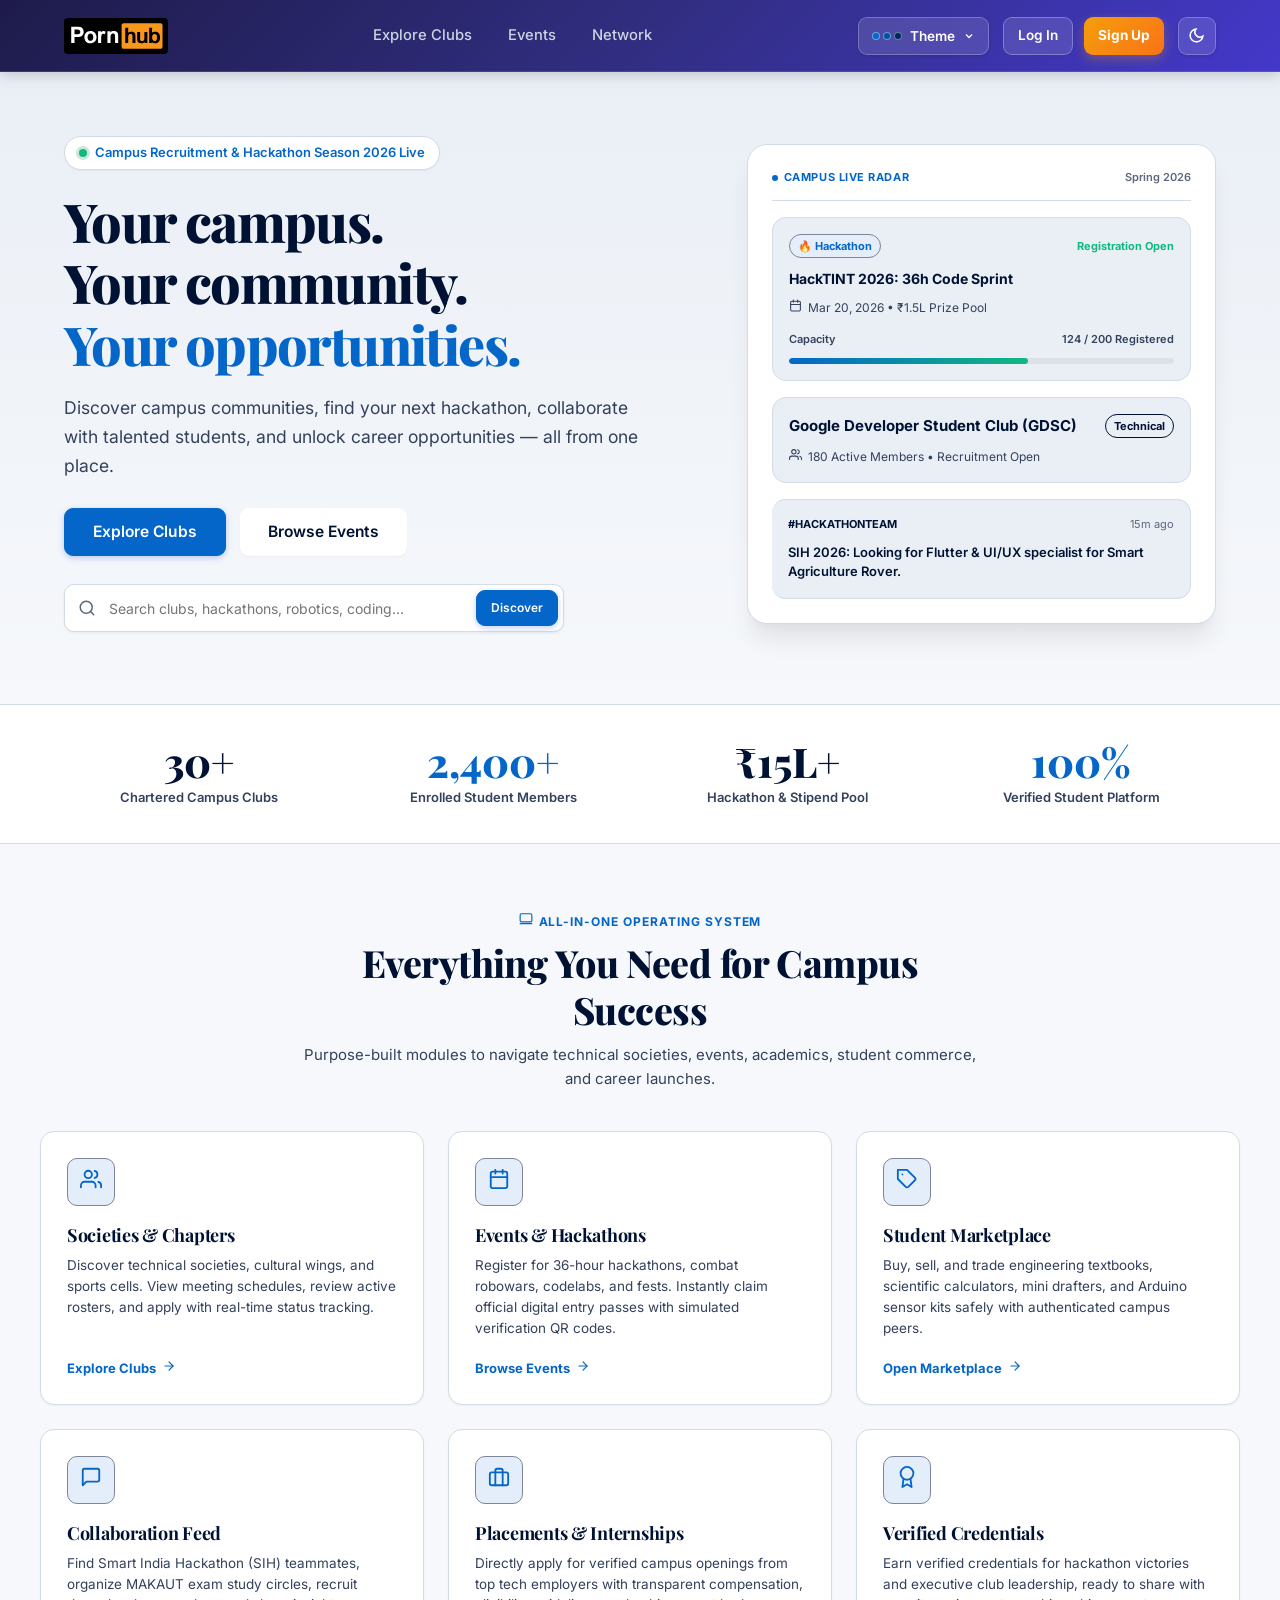
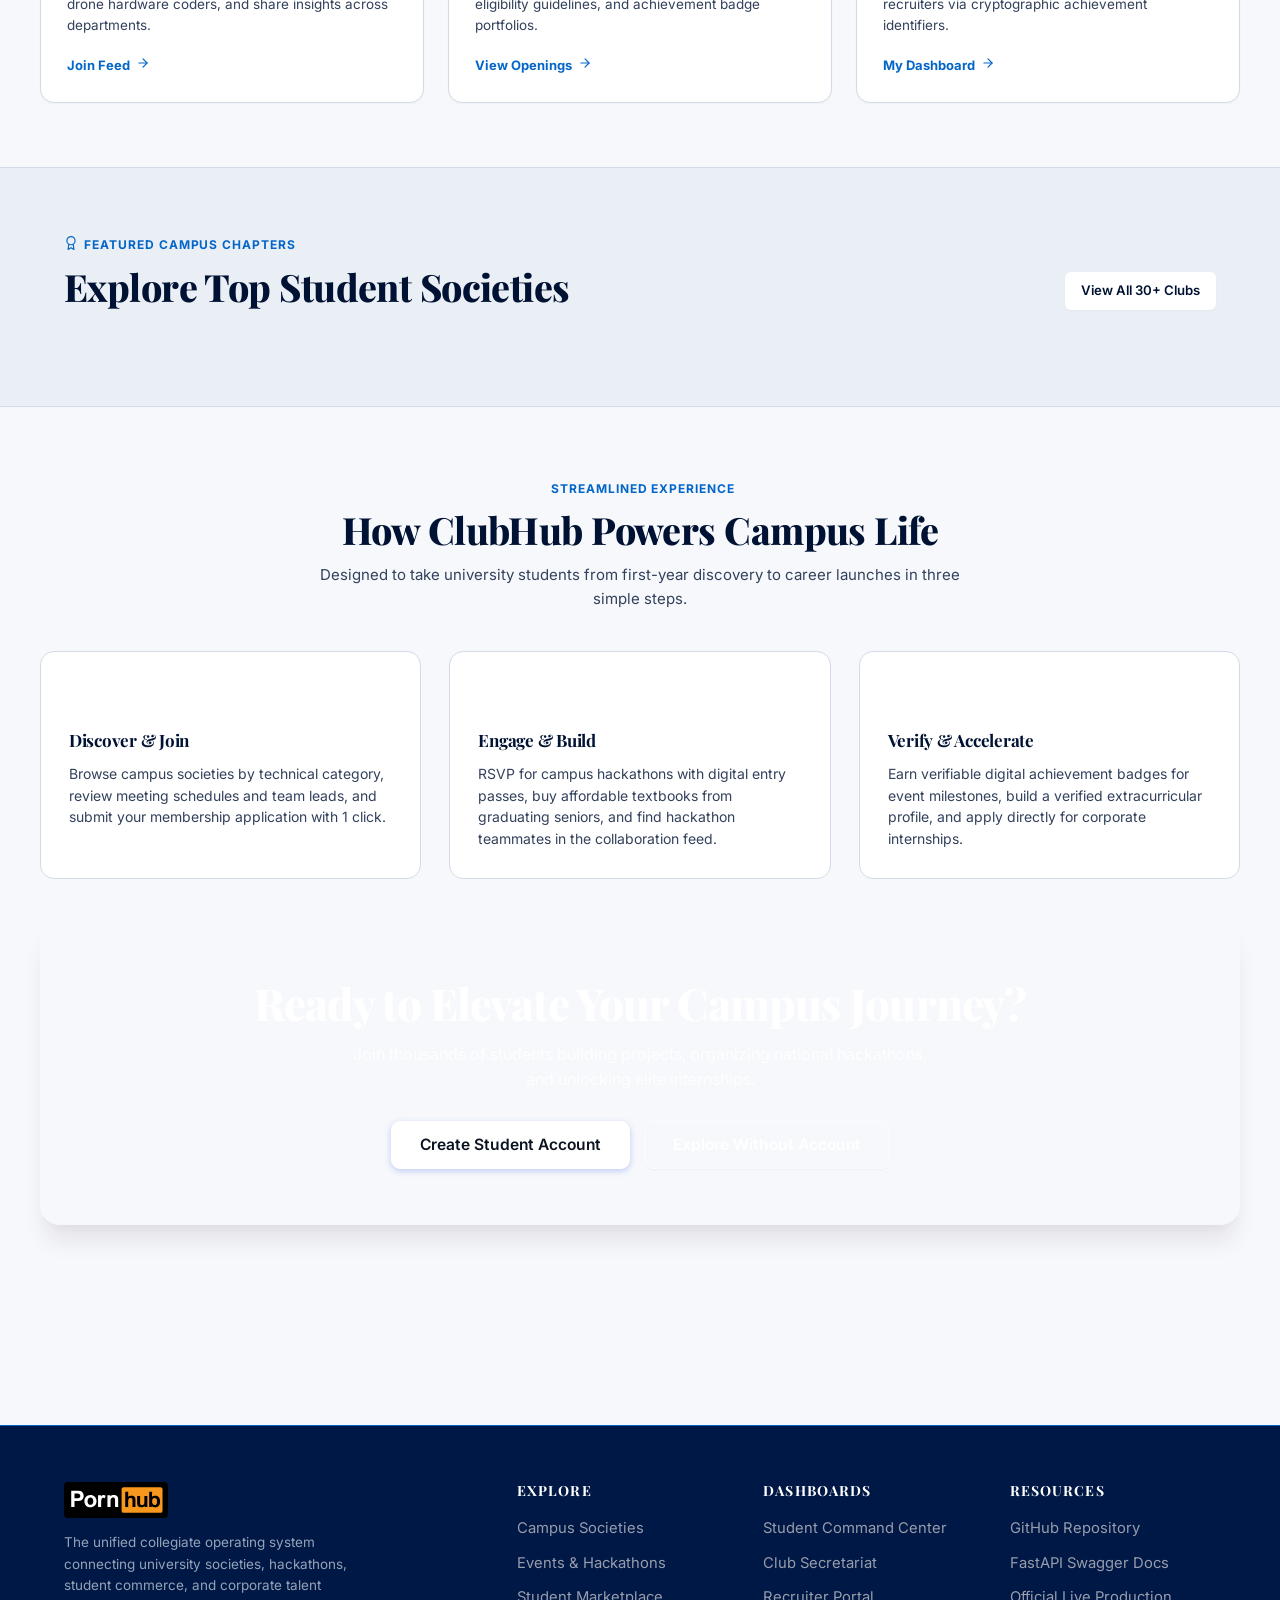
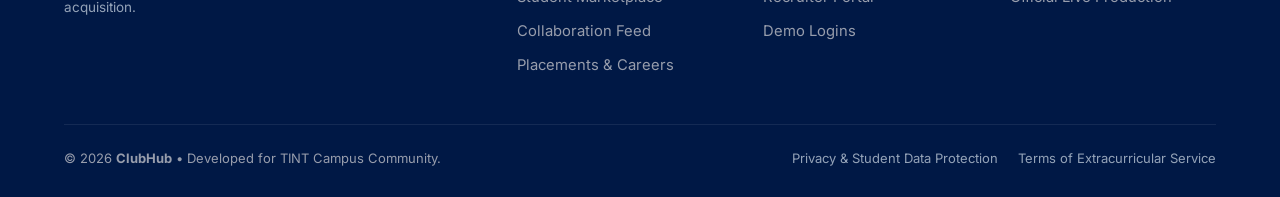
==== commit 213e01a0: "temp: set requested logo and favicon with full backup of original branding" ====
--- a/index.html
+++ b/index.html
@@ -4,15 +4,16 @@
   <meta charset="UTF-8">
   <meta name="viewport" content="width=device-width, initial-scale=1.0">
   <title>ClubHub | The All-in-One Smart Campus Operating System</title>
-  <meta name="description" content="Discover official college clubs, register for campus hackathons and workshops, find project teammates, and earn verified digital achievement badges.">
+  <meta name="description" content="Discover official college clubs, register for hackathons and tech fests, buy/sell engineering textbooks, find project teammates, and apply for verified corporate internships.">
+
+  <!-- Favicon -->
+  <link rel="icon" type="image/svg+xml" href="favicon.svg">
 
   <!-- Anti-Flicker Theme & Palette Init -->
   <script>
     (function() {
       var savedTheme = localStorage.getItem("clubhub_theme_mode_v2") || "light";
-      var savedPalette = localStorage.getItem("clubhub_active_palette") || "indigo-steel";
       document.documentElement.setAttribute("data-theme", savedTheme);
-      document.documentElement.setAttribute("data-palette", savedPalette);
     })();
   </script>
 
@@ -26,99 +27,22 @@
   <link rel="stylesheet" href="css/palette.css">
   <link rel="stylesheet" href="css/components.css">
   <link rel="stylesheet" href="css/home.css">
-  <style>
-    .features-suite-grid {
-      display: grid;
-      grid-template-columns: repeat(auto-fit, minmax(260px, 1fr));
-      gap: 24px;
-      margin-top: 36px;
-    }
-    .feature-suite-card {
-      background: var(--bg-card);
-      border: 1px solid var(--border);
-      border-radius: var(--radius-card);
-      padding: 24px;
-      display: flex;
-      flex-direction: column;
-      transition: all var(--transition-normal);
-      text-decoration: none;
-      box-shadow: var(--shadow-sm);
-    }
-    .feature-suite-card:hover {
-      transform: translateY(-4px);
-      border-color: var(--primary);
-      box-shadow: var(--shadow-card-hover);
-    }
-    .feature-suite-icon {
-      width: 48px;
-      height: 48px;
-      border-radius: var(--radius-md);
-      background: var(--primary-light);
-      color: var(--primary);
-      display: flex;
-      align-items: center;
-      justify-content: center;
-      font-size: 24px;
-      margin-bottom: 16px;
-    }
-    .feature-suite-title {
-      font-family: 'Plus Jakarta Sans', sans-serif;
-      font-size: 18px;
-      font-weight: 700;
-      color: var(--text-main);
-      margin: 0 0 8px 0;
-    }
-    .feature-suite-desc {
-      font-size: 13px;
-      color: var(--text-secondary);
-      line-height: 1.5;
-      margin: 0 0 16px 0;
-    }
-    .feature-suite-link {
-      font-size: 13px;
-      font-weight: 700;
-      color: var(--primary);
-      display: inline-flex;
-      align-items: center;
-      gap: 6px;
-      margin-top: auto;
-    }
-    .hero-stats-grid {
-      display: grid;
-      grid-template-columns: repeat(4, 1fr);
-      gap: 20px;
-      margin-top: 48px;
-      padding-top: 32px;
-      border-top: 1px solid var(--border);
-    }
-    @media (max-width: 768px) {
-      .hero-stats-grid {
-        grid-template-columns: repeat(2, 1fr);
-        gap: 16px;
-      }
-    }
-  </style>
 </head>
 <body>
 
   <!-- GLOBAL NAVBAR -->
   <header class="navbar">
-    <div class="nav-container">
-      <a href="index.html" class="nav-brand">
-        <div class="brand-icon">
-          <svg viewBox="0 0 24 24" fill="none" stroke="currentColor" stroke-width="2.2">
-            <path d="M12 2L3 7v6c0 5.55 3.84 10.74 9 12 5.16-1.26 9-6.45 9-12V7l-9-5z"/>
-            <polyline points="9 12 11 14 15 10"/>
-          </svg>
-        </div>
-        <div class="brand-name">Club<span>Hub</span></div>
+    <div class="container nav-container">
+      <a href="index.html" class="nav-brand" aria-label="ClubHub Home">
+        <div class="brand-icon-wrap" style="background: transparent; border: none; padding: 0;">
+          <img src="assets/brand/logo.svg" alt="ClubHub" style="height: 36px; width: auto; max-height: 40px; object-fit: contain; border-radius: 4px; display: block;" />
+        </div>
       </a>
 
       <nav class="nav-links">
-        <a href="clubs.html" class="nav-link">Clubs</a>
+        <a href="clubs.html" class="nav-link">Explore Clubs</a>
         <a href="events.html" class="nav-link">Events</a>
         <a href="network.html" class="nav-link">Network</a>
-        <a href="dashboard.html" class="nav-link">Dashboard</a>
       </nav>
 
       <div class="nav-actions">
@@ -130,139 +54,312 @@
     </div>
   </header>
 
-  <!-- HERO SECTION -->
+  <!-- MAIN HOMEPAGE CONTENT -->
   <main class="main-content">
-    <section class="hero" style="padding: 72px 0 54px; background: linear-gradient(180deg, var(--bg-surface) 0%, var(--bg-page) 100%); border-bottom: 1px solid var(--border);">
-      <div class="container" style="text-align: center; max-width: 860px;">
-        <div style="display: inline-flex; align-items: center; gap: 8px; padding: 6px 14px; background: var(--bg-card); border: 1px solid var(--border); border-radius: var(--radius-full); font-size: 12px; font-weight: 700; color: var(--primary); margin-bottom: 20px; box-shadow: var(--shadow-sm);">
-          <span style="width: 8px; height: 8px; border-radius: 50%; background: var(--warm-accent, #F59E0B); display: inline-block;"></span>
-          Collegiate Societies &amp; Campus Collaboration Platform
-        </div>
-
-        <h1 class="hero-gradient-title" style="font-family: 'Plus Jakarta Sans', sans-serif; font-size: 48px; font-weight: 800; margin: 0 0 16px 0; line-height: 1.15; letter-spacing: -0.03em;">
-          The All-in-One Smart Campus <br><span>Operating System</span>
-        </h1>
-
-        <p style="font-size: 17px; color: var(--text-secondary); line-height: 1.6; margin: 0 auto 28px; max-width: 680px;">
-          Unifying student clubs, campus hackathons and workshops, collaborative project feeds, and verifiable digital achievement badges for collegiate engineering life.
+    
+    <!-- 1. TWO-COLUMN PREMIUM HERO -->
+    <section class="hero">
+      <div class="container hero-grid">
+        
+        <!-- Left Column: Copy & Actions -->
+        <div class="hero-left">
+          <div class="hero-announcement">
+            <span class="announcement-dot"></span>
+            Campus Recruitment &amp; Hackathon Season 2026 Live
+          </div>
+
+          <h1 class="hero-title">
+            Your campus.<br>
+            Your community.<br>
+            <span class="title-accent">Your opportunities.</span>
+          </h1>
+
+          <p class="hero-desc">
+            Discover campus communities, find your next hackathon, collaborate with talented students, and unlock career opportunities — all from one place.
+          </p>
+
+          <div class="hero-actions">
+            <a href="clubs.html" class="btn btn-primary btn-lg">Explore Clubs</a>
+            <a href="events.html" class="btn btn-outline btn-lg">Browse Events</a>
+          </div>
+
+          <!-- Quick Discovery Search -->
+          <form class="hero-search-wrap" action="clubs.html" method="GET">
+            <span class="hero-search-icon" data-icon="search" data-icon-size="18"></span>
+            <input type="text" name="q" class="hero-search-input" placeholder="Search clubs, hackathons, robotics, coding..." aria-label="Search campus platform">
+            <button type="submit" class="btn btn-primary hero-search-btn">Discover</button>
+          </form>
+        </div>
+
+        <!-- Right Column: Realistic Product UI Preview -->
+        <div class="hero-preview" aria-hidden="true">
+          <div class="preview-header">
+            <span class="preview-badge"><span class="preview-dot"></span> Campus Live Radar</span>
+            <span style="font-size: 11px; color: var(--text-muted); font-weight: 600;">Spring 2026</span>
+          </div>
+
+          <!-- Preview Item 1: Active Hackathon -->
+          <div class="preview-card-item">
+            <div class="preview-card-row">
+              <span class="preview-tag">🔥 Hackathon</span>
+              <span style="font-size: 11px; font-weight: 700; color: var(--success);">Registration Open</span>
+            </div>
+            <div class="preview-event-title">HackTINT 2026: 36h Code Sprint</div>
+            <div class="preview-meta">
+              <span data-icon="calendar" data-icon-size="13"></span> Mar 20, 2026 &bull; ₹1.5L Prize Pool
+            </div>
+            <div style="display: flex; justify-content: space-between; font-size: 11px; font-weight: 600; color: var(--text-secondary); margin-top: 4px;">
+              <span>Capacity</span>
+              <span>124 / 200 Registered</span>
+            </div>
+            <div class="preview-capacity-bar">
+              <div class="preview-capacity-fill" style="width: 62%;"></div>
+            </div>
+          </div>
+
+          <!-- Preview Item 2: Leading Club -->
+          <div class="preview-card-item">
+            <div class="preview-card-row">
+              <div class="preview-club-name">Google Developer Student Club (GDSC)</div>
+              <span class="preview-tag" style="background: var(--teal-light); color: var(--teal); border-color: var(--teal-border);">Technical</span>
+            </div>
+            <div class="preview-meta">
+              <span data-icon="users" data-icon-size="13"></span> 180 Active Members &bull; Recruitment Open
+            </div>
+          </div>
+
+          <!-- Preview Item 3: Teammate Post -->
+          <div class="preview-card-item" style="border-left: 3px solid var(--amber);">
+            <div class="preview-card-row">
+              <span style="font-size: 11px; font-weight: 700; color: var(--amber); text-transform: uppercase;">#HackathonTeam</span>
+              <span style="font-size: 11px; color: var(--text-muted);">15m ago</span>
+            </div>
+            <div style="font-size: 13px; font-weight: 600; color: var(--text-main);">
+              SIH 2026: Looking for Flutter &amp; UI/UX specialist for Smart Agriculture Rover.
+            </div>
+          </div>
+        </div>
+
+      </div>
+    </section>
+
+    <!-- 2. VERIFIED CAMPUS ACTIVITY TELEMETRY -->
+    <section class="stats-section">
+      <div class="container stats-grid">
+        <div class="stat-item">
+          <div class="stat-value">30+</div>
+          <div class="stat-label">Chartered Campus Clubs</div>
+        </div>
+        <div class="stat-item">
+          <div class="stat-value highlight">2,400+</div>
+          <div class="stat-label">Enrolled Student Members</div>
+        </div>
+        <div class="stat-item">
+          <div class="stat-value">₹15L+</div>
+          <div class="stat-label">Hackathon &amp; Stipend Pool</div>
+        </div>
+        <div class="stat-item">
+          <div class="stat-value highlight">100%</div>
+          <div class="stat-label">Verified Student Platform</div>
+        </div>
+      </div>
+    </section>
+
+    <!-- 3. SMART CAMPUS PLATFORM SUITE -->
+    <section class="container section-pad">
+      <div class="section-head">
+        <span class="section-tag"><span data-icon="laptop" data-icon-size="14"></span> All-in-One Operating System</span>
+        <h2 class="section-h2">Everything You Need for Campus Success</h2>
+        <p class="section-p">
+          Purpose-built modules to navigate technical societies, events, academics, student commerce, and career launches.
         </p>
-
-        <div style="display: flex; gap: 12px; justify-content: center; flex-wrap: wrap;">
-          <a href="clubs.html" class="btn btn-cta btn-lg">Explore Societies</a>
-          <a href="events.html" class="btn btn-outline btn-lg">Browse Events</a>
-          <a href="network.html" class="btn btn-outline btn-lg">Collab Feed</a>
-        </div>
-
-        <!-- 4 Real Dynamic Metrics -->
-        <div class="hero-stats-grid">
+      </div>
+
+      <div class="suite-grid">
+        <!-- Module 1: Clubs -->
+        <a href="clubs.html" class="suite-card">
+          <div class="suite-icon-box">
+            <span data-icon="users" data-icon-size="22"></span>
+          </div>
+          <h3>Societies &amp; Chapters</h3>
+          <p>Discover technical societies, cultural wings, and sports cells. View meeting schedules, review active rosters, and apply with real-time status tracking.</p>
+          <span class="suite-action">Explore Clubs <span data-icon="arrow-right" data-icon-size="14"></span></span>
+        </a>
+
+        <!-- Module 2: Events -->
+        <a href="events.html" class="suite-card">
+          <div class="suite-icon-box">
+            <span data-icon="calendar" data-icon-size="22"></span>
+          </div>
+          <h3>Events &amp; Hackathons</h3>
+          <p>Register for 36-hour hackathons, combat robowars, codelabs, and fests. Instantly claim official digital entry passes with simulated verification QR codes.</p>
+          <span class="suite-action">Browse Events <span data-icon="arrow-right" data-icon-size="14"></span></span>
+        </a>
+
+        <!-- Module 3: Marketplace -->
+        <a href="marketplace.html" class="suite-card">
+          <div class="suite-icon-box">
+            <span data-icon="tag" data-icon-size="22"></span>
+          </div>
+          <h3>Student Marketplace</h3>
+          <p>Buy, sell, and trade engineering textbooks, scientific calculators, mini drafters, and Arduino sensor kits safely with authenticated campus peers.</p>
+          <span class="suite-action">Open Marketplace <span data-icon="arrow-right" data-icon-size="14"></span></span>
+        </a>
+
+        <!-- Module 4: Network -->
+        <a href="network.html" class="suite-card">
+          <div class="suite-icon-box">
+            <span data-icon="message-square" data-icon-size="22"></span>
+          </div>
+          <h3>Collaboration Feed</h3>
+          <p>Find Smart India Hackathon (SIH) teammates, organize MAKAUT exam study circles, recruit drone hardware coders, and share insights across departments.</p>
+          <span class="suite-action">Join Feed <span data-icon="arrow-right" data-icon-size="14"></span></span>
+        </a>
+
+        <!-- Module 5: Placements -->
+        <a href="recruiters.html" class="suite-card">
+          <div class="suite-icon-box">
+            <span data-icon="briefcase" data-icon-size="22"></span>
+          </div>
+          <h3>Placements &amp; Internships</h3>
+          <p>Directly apply for verified campus openings from top tech employers with transparent compensation, eligibility guidelines, and achievement badge portfolios.</p>
+          <span class="suite-action">View Openings <span data-icon="arrow-right" data-icon-size="14"></span></span>
+        </a>
+
+        <!-- Module 6: Dashboard -->
+        <a href="dashboard.html" class="suite-card">
+          <div class="suite-icon-box">
+            <span data-icon="award" data-icon-size="22"></span>
+          </div>
+          <h3>Verified Credentials</h3>
+          <p>Earn verified credentials for hackathon victories and executive club leadership, ready to share with recruiters via cryptographic achievement identifiers.</p>
+          <span class="suite-action">My Dashboard <span data-icon="arrow-right" data-icon-size="14"></span></span>
+        </a>
+      </div>
+    </section>
+
+    <!-- 4. FEATURED CLUBS SPOTLIGHT -->
+    <section class="section-pad" style="background: var(--bg-surface); border-top: 1px solid var(--border); border-bottom: 1px solid var(--border);">
+      <div class="container">
+        <div style="display: flex; justify-content: space-between; align-items: flex-end; flex-wrap: wrap; gap: 16px; margin-bottom: 32px;">
           <div>
-            <div id="stat-clubs-count" style="font-family: 'Plus Jakarta Sans', sans-serif; font-size: 32px; font-weight: 800; color: var(--text-main);">0</div>
-            <div style="font-size: 13px; color: var(--text-secondary);">Active Campus Clubs</div>
-          </div>
-          <div>
-            <div id="stat-students-count" style="font-family: 'Plus Jakarta Sans', sans-serif; font-size: 32px; font-weight: 800; color: var(--primary);">0</div>
-            <div style="font-size: 13px; color: var(--text-secondary);">Registered Students</div>
-          </div>
-          <div>
-            <div id="stat-events-count" style="font-family: 'Plus Jakarta Sans', sans-serif; font-size: 32px; font-weight: 800; color: var(--text-main);">0</div>
-            <div style="font-size: 13px; color: var(--text-secondary);">Campus Events</div>
-          </div>
-          <div>
-            <div id="stat-memberships-count" style="font-family: 'Plus Jakarta Sans', sans-serif; font-size: 32px; font-weight: 800; color: var(--warm-accent, #F59E0B);">0</div>
-            <div style="font-size: 13px; color: var(--text-secondary);">Active Memberships</div>
-          </div>
-        </div>
-      </div>
-    </section>
-
-    <!-- SMART CAMPUS SUITE MODULES GRID (4 Clean Cards) -->
-    <section class="container" style="padding: 64px 0;">
-      <div style="text-align: center; max-width: 620px; margin: 0 auto 36px;">
-        <h2 style="font-family: 'Plus Jakarta Sans', sans-serif; font-size: 30px; font-weight: 800; color: var(--text-main); margin: 0 0 10px 0;">
-          Everything You Need for Campus Success
-        </h2>
-        <p style="font-size: 15px; color: var(--text-secondary); margin: 0;">
-          Purpose-built modules to navigate technical societies, events, academic collaboration, and verified collegiate leadership.
-        </p>
-      </div>
-
-      <div class="features-suite-grid">
-        
-        <!-- Module 1: Clubs -->
-        <a href="clubs.html" class="feature-suite-card">
-          <div class="feature-suite-icon">
-            <svg viewBox="0 0 24 24" width="24" height="24" fill="none" stroke="currentColor" stroke-width="2.2" stroke-linecap="round" stroke-linejoin="round">
-              <path d="M12 2L2 7l10 5 10-5-10-5zM2 17l10 5 10-5M2 12l10 5 10-5"/>
-            </svg>
-          </div>
-          <h3 class="feature-suite-title">Societies &amp; Chapters</h3>
-          <p class="feature-suite-desc">Discover campus societies, view member rosters, submit join requests with real-time status tracking, or charter a new club as its coordinator.</p>
-          <span class="feature-suite-link">Explore Clubs &rarr;</span>
-        </a>
-
-        <!-- Module 2: Events -->
-        <a href="events.html" class="feature-suite-card">
-          <div class="feature-suite-icon">
-            <svg viewBox="0 0 24 24" width="24" height="24" fill="none" stroke="currentColor" stroke-width="2.2" stroke-linecap="round" stroke-linejoin="round">
-              <rect x="3" y="4" width="18" height="18" rx="2" ry="2"/>
-              <line x1="16" y1="2" x2="16" y2="6"/>
-              <line x1="8" y1="2" x2="8" y2="6"/>
-              <line x1="3" y1="10" x2="21" y2="10"/>
-            </svg>
-          </div>
-          <h3 class="feature-suite-title">Campus Events &amp; Fests</h3>
-          <p class="feature-suite-desc">Register for 36-hour hackathons, combat robowars, full-stack codelabs, and music concerts. Instantly receive cryptographically confirmed digital entry QR passes.</p>
-          <span class="feature-suite-link">Browse Events &rarr;</span>
-        </a>
-
-        <!-- Module 3: Network -->
-        <a href="network.html" class="feature-suite-card">
-          <div class="feature-suite-icon">
-            <svg viewBox="0 0 24 24" width="24" height="24" fill="none" stroke="currentColor" stroke-width="2.2" stroke-linecap="round" stroke-linejoin="round">
-              <path d="M17 21v-2a4 4 0 0 0-4-4H5a4 4 0 0 0-4 4v2"/>
-              <circle cx="9" cy="7" r="4"/>
-              <path d="M23 21v-2a4 4 0 0 0-3-3.87"/>
-              <path d="M16 3.13a4 4 0 0 1 0 7.75"/>
-            </svg>
-          </div>
-          <h3 class="feature-suite-title">Collab Feed &amp; Teammates</h3>
-          <p class="feature-suite-desc">Find Smart India Hackathon partners, form semester study groups, collaborate on engineering hardware, and exchange insights with fellow peers.</p>
-          <span class="feature-suite-link">Join Discussion &rarr;</span>
-        </a>
-
-        <!-- Module 4: Digital Badges & Dashboard -->
-        <a href="dashboard.html" class="feature-suite-card">
-          <div class="feature-suite-icon">
-            <svg viewBox="0 0 24 24" width="24" height="24" fill="none" stroke="currentColor" stroke-width="2.2" stroke-linecap="round" stroke-linejoin="round">
-              <path d="M12 22s8-4 8-10V5l-8-3-8 3v7c0 6 8 10 8 10z"/>
-              <polyline points="9 12 11 14 15 10"/>
-            </svg>
-          </div>
-          <h3 class="feature-suite-title">Verified Digital Badges</h3>
-          <p class="feature-suite-desc">Earn cryptographically verifiable achievement certificates for hackathon wins, active club memberships, and coordinator leadership with unique hash IDs.</p>
-          <span class="feature-suite-link">View Command Center &rarr;</span>
-        </a>
-
-      </div>
-    </section>
+            <span class="section-tag"><span data-icon="award" data-icon-size="14"></span> Featured Campus Chapters</span>
+            <h2 class="section-h2" style="margin-bottom: 0;">Explore Top Student Societies</h2>
+          </div>
+          <a href="clubs.html" class="btn btn-outline btn-sm">View All 30+ Clubs</a>
+        </div>
+
+        <div id="home-featured-clubs-grid" class="suite-grid">
+          <!-- Dynamically populated or seeded by home.js -->
+        </div>
+      </div>
+    </section>
+
+    <!-- 5. HOW CLUBHUB WORKS -->
+    <section class="container section-pad">
+      <div class="section-head">
+        <span class="section-tag"><span data-icon="activity" data-icon-size="14"></span> Streamlined Experience</span>
+        <h2 class="section-h2">How ClubHub Powers Campus Life</h2>
+        <p class="section-p">Designed to take university students from first-year discovery to career launches in three simple steps.</p>
+      </div>
+
+      <div class="steps-grid">
+        <div class="step-card">
+          <div class="step-number">1</div>
+          <h3>Discover &amp; Join</h3>
+          <p>Browse campus societies by technical category, review meeting schedules and team leads, and submit your membership application with 1 click.</p>
+        </div>
+        <div class="step-card">
+          <div class="step-number">2</div>
+          <h3>Engage &amp; Build</h3>
+          <p>RSVP for campus hackathons with digital entry passes, buy affordable textbooks from graduating seniors, and find hackathon teammates in the collaboration feed.</p>
+        </div>
+        <div class="step-card">
+          <div class="step-number">3</div>
+          <h3>Verify &amp; Accelerate</h3>
+          <p>Earn verifiable digital achievement badges for event milestones, build a verified extracurricular profile, and apply directly for corporate internships.</p>
+        </div>
+      </div>
+
+      <!-- Registration CTA Banner -->
+      <div class="cta-banner">
+        <h2>Ready to Elevate Your Campus Journey?</h2>
+        <p>Join thousands of students building projects, organizing national hackathons, and unlocking elite internships.</p>
+        <div class="cta-banner-buttons">
+          <a href="register.html" class="btn btn-primary btn-lg" style="background: #FFFFFF; color: #0B1220 !important; border-color: #FFFFFF;">
+            Create Student Account
+          </a>
+          <a href="clubs.html" class="btn btn-outline btn-lg" style="background: rgba(255, 255, 255, 0.12); border: 1.5px solid rgba(255, 255, 255, 0.5); color: #FFFFFF !important;">
+            Explore Without Account
+          </a>
+        </div>
+      </div>
+    </section>
+
   </main>
 
-  <!-- FOOTER -->
+  <!-- PROFESSIONAL ENTERPRISE FOOTER -->
   <footer class="footer">
-    <div class="container footer-bottom" style="display: flex; justify-content: space-between; align-items: center; flex-wrap: wrap; gap: 16px; padding: 24px 0;">
-      <div>&copy; 2026 <strong>ClubHub</strong> &bull; The All-in-One Smart Campus Operating System</div>
-      <div style="display: flex; gap: 16px; font-size: 13px;">
-        <a href="clubs.html" style="color: var(--text-secondary);">Clubs</a>
-        <a href="events.html" style="color: var(--text-secondary);">Events</a>
-        <a href="network.html" style="color: var(--text-secondary);">Network</a>
-        <a href="dashboard.html" style="color: var(--text-secondary);">Dashboard</a>
+    <div class="container">
+      <div class="footer-top">
+        <div class="footer-col">
+          <a href="index.html" class="nav-brand" style="margin-bottom: 14px; display: inline-flex;">
+            <div class="brand-text">
+              <span class="brand-title" style="font-size: 1.4rem;">Club<span style="color: #60A5FA;">Hub</span></span>
+              <span class="brand-sub">Smart Campus Operating System</span>
+            </div>
+          </a>
+          <p style="font-size: 13.5px; line-height: 1.6; max-width: 320px; color: #94A3B8;">
+            The unified collegiate operating system connecting university societies, hackathons, student commerce, and corporate talent acquisition.
+          </p>
+        </div>
+
+        <div class="footer-col">
+          <h4>Explore</h4>
+          <ul class="footer-links">
+            <li><a href="clubs.html" class="footer-link">Campus Societies</a></li>
+            <li><a href="events.html" class="footer-link">Events &amp; Hackathons</a></li>
+            <li><a href="marketplace.html" class="footer-link">Student Marketplace</a></li>
+            <li><a href="network.html" class="footer-link">Collaboration Feed</a></li>
+            <li><a href="recruiters.html" class="footer-link">Placements &amp; Careers</a></li>
+          </ul>
+        </div>
+
+        <div class="footer-col">
+          <h4>Dashboards</h4>
+          <ul class="footer-links">
+            <li><a href="dashboard.html" class="footer-link">Student Command Center</a></li>
+            <li><a href="admin.html" class="footer-link">Club Secretariat</a></li>
+            <li><a href="recruiter-dashboard.html" class="footer-link">Recruiter Portal</a></li>
+            <li><a href="login.html" class="footer-link">Demo Logins</a></li>
+          </ul>
+        </div>
+
+        <div class="footer-col">
+          <h4>Resources</h4>
+          <ul class="footer-links">
+            <li><a href="https://github.com/Kalpajit0406/club-hub" target="_blank" rel="noopener" class="footer-link">GitHub Repository</a></li>
+            <li><a href="http://127.0.0.1:8001/docs" target="_blank" rel="noopener" class="footer-link">FastAPI Swagger Docs</a></li>
+            <li><a href="https://club-hub-inky.vercel.app" target="_blank" rel="noopener" class="footer-link">Official Live Production</a></li>
+          </ul>
+        </div>
+      </div>
+
+      <div class="footer-bottom">
+        <div>&copy; 2026 <strong>ClubHub</strong> &bull; Developed for TINT Campus Community.</div>
+        <div style="display: flex; gap: 20px; color: #94A3B8;">
+          <span>Privacy &amp; Student Data Protection</span>
+          <span>Terms of Extracurricular Service</span>
+        </div>
       </div>
     </div>
   </footer>
 
   <!-- Scripts -->
+  <script src="js/icons.js"></script>
+  <script src="js/states.js"></script>
+  <script src="js/brand.js"></script>
   <script src="js/data.js"></script>
-  <script src="js/api.js"></script>
   <script src="js/storage.js"></script>
   <script src="js/palette.js"></script>
   <script src="js/common.js"></script>
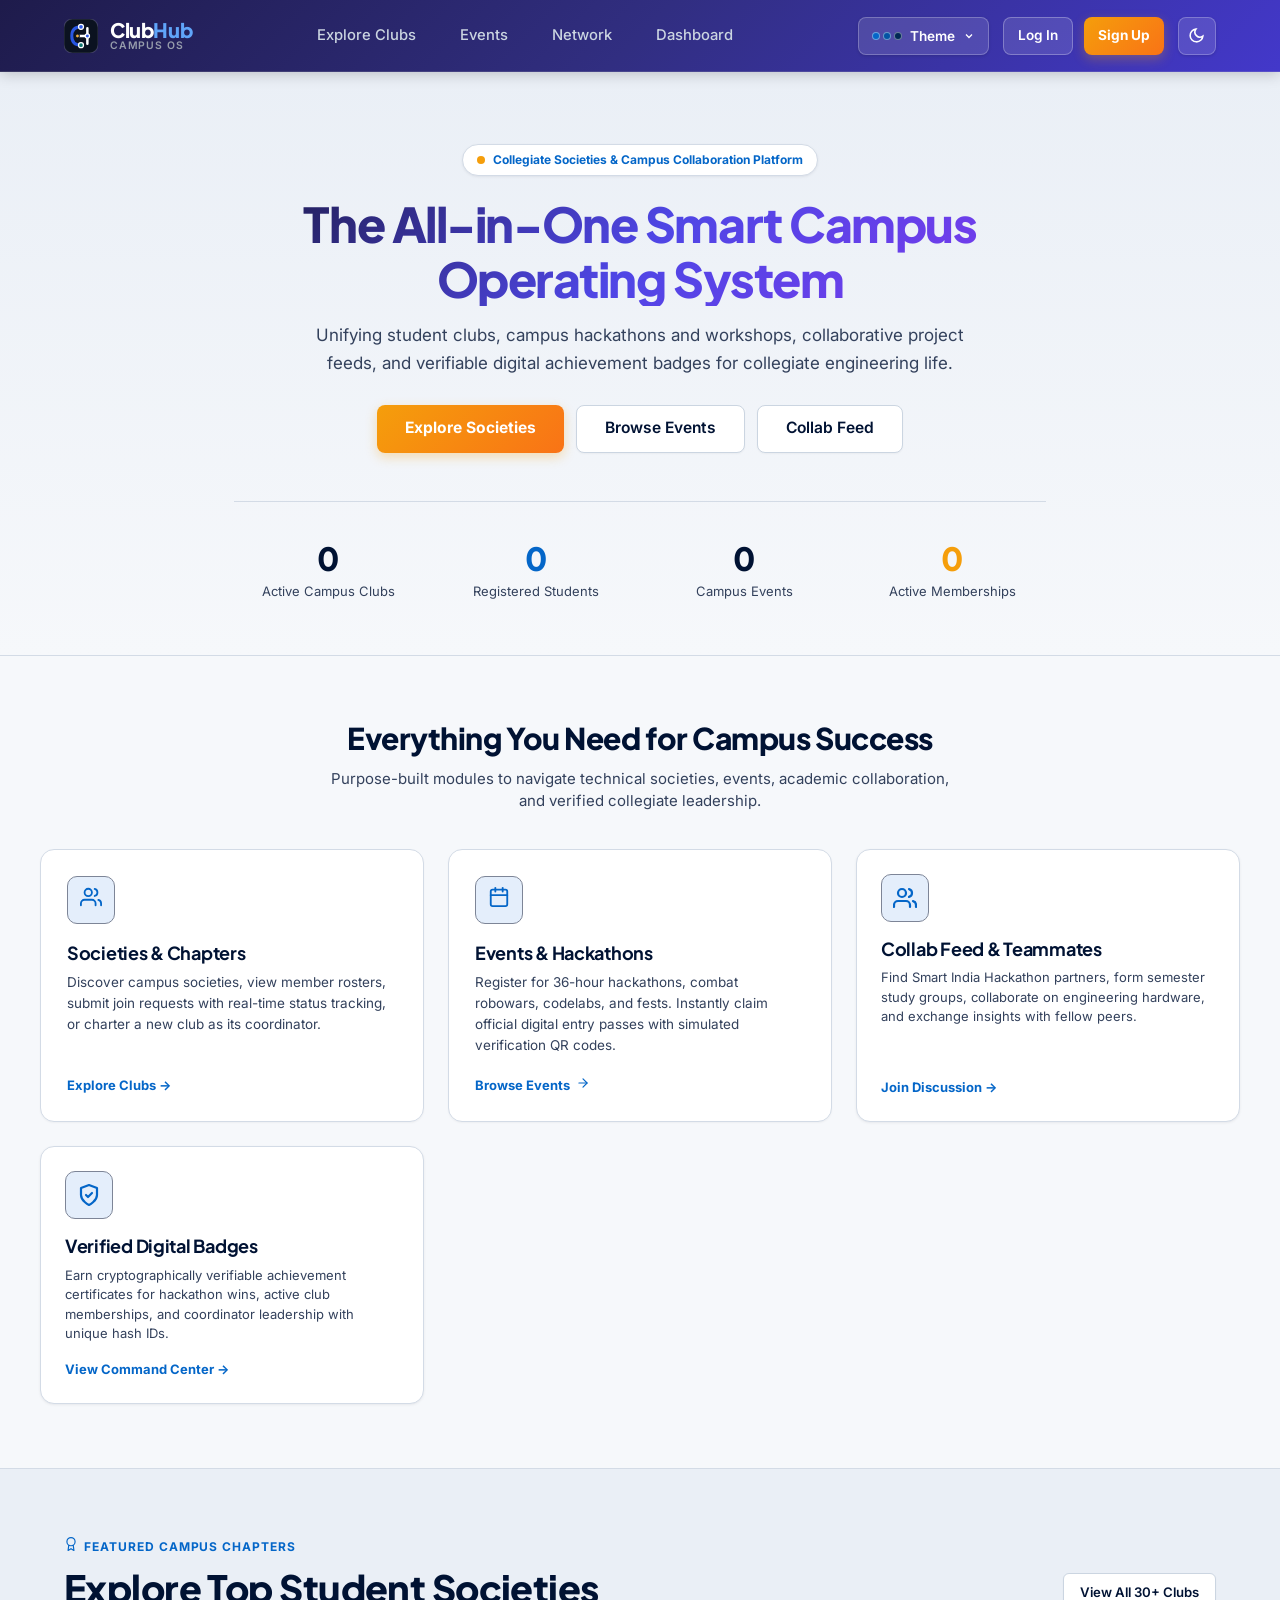
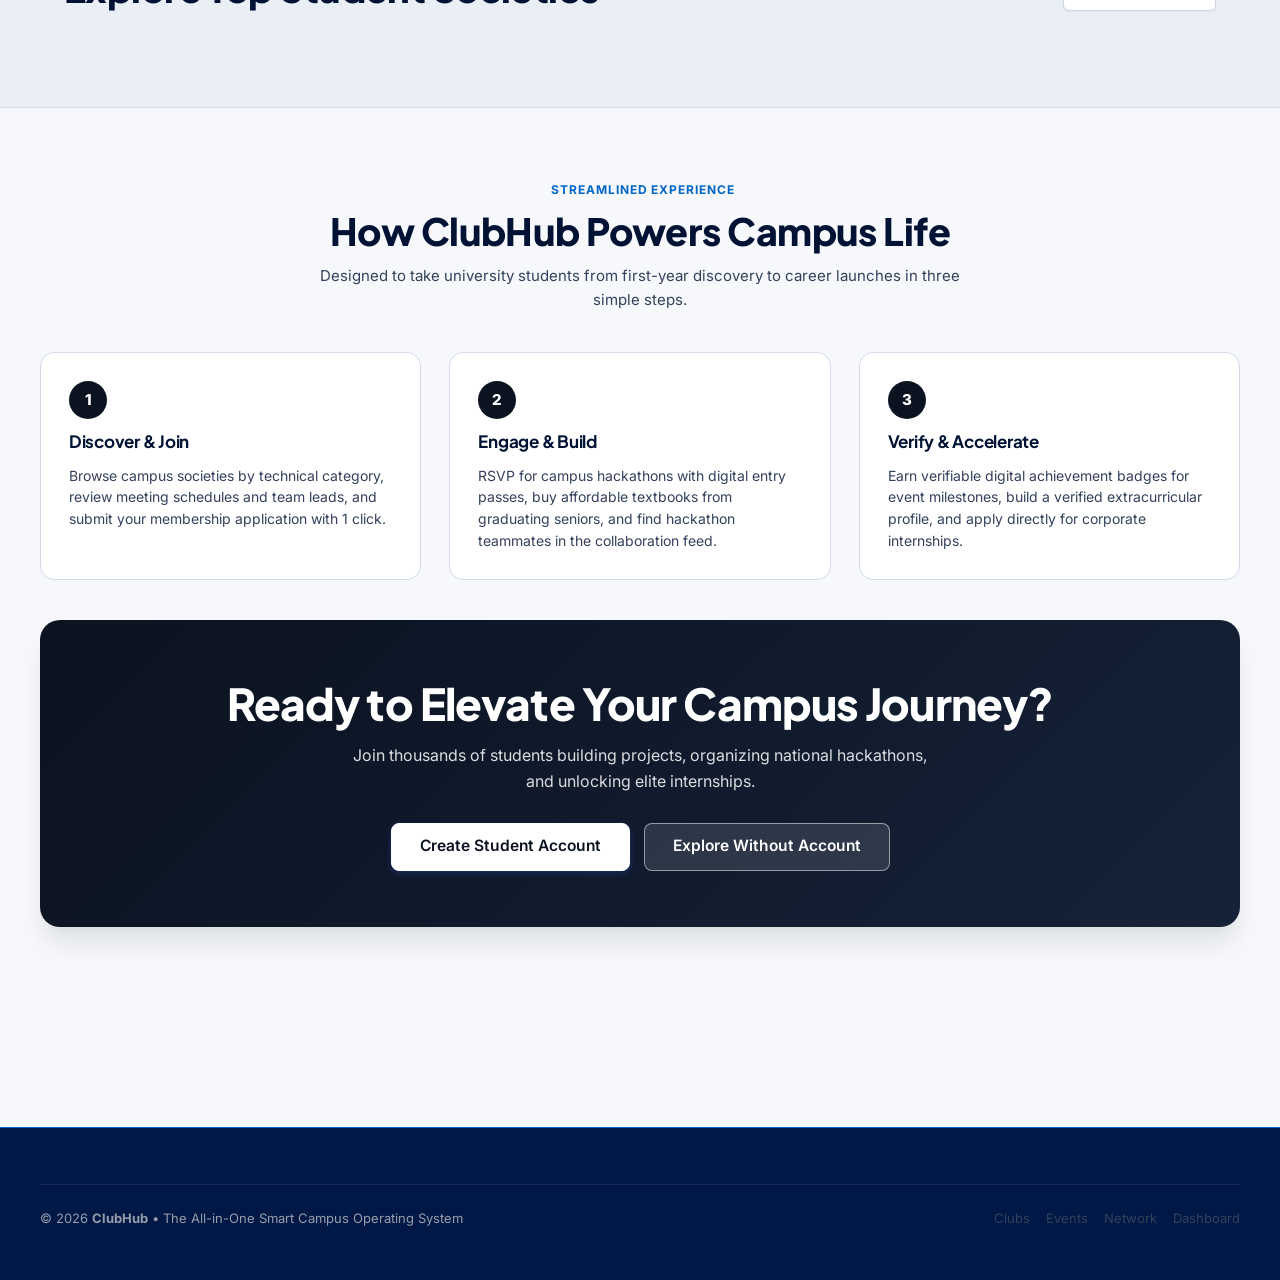
==== commit 8c13f79a: "merge: integrate remote branch and finalize pure backend overhaul" ====
--- a/index.html
+++ b/index.html
@@ -4,7 +4,7 @@
   <meta charset="UTF-8">
   <meta name="viewport" content="width=device-width, initial-scale=1.0">
   <title>ClubHub | The All-in-One Smart Campus Operating System</title>
-  <meta name="description" content="Discover official college clubs, register for hackathons and tech fests, buy/sell engineering textbooks, find project teammates, and apply for verified corporate internships.">
+  <meta name="description" content="Discover official college clubs, register for campus hackathons and workshops, find project teammates, and earn verified digital achievement badges.">
 
   <!-- Favicon -->
   <link rel="icon" type="image/svg+xml" href="favicon.svg">
@@ -13,6 +13,7 @@
   <script>
     (function() {
       var savedTheme = localStorage.getItem("clubhub_theme_mode_v2") || "light";
+      var savedPalette = localStorage.getItem("clubhub_active_palette") || "indigo-steel";
       document.documentElement.setAttribute("data-theme", savedTheme);
     })();
   </script>
@@ -27,6 +28,78 @@
   <link rel="stylesheet" href="css/palette.css">
   <link rel="stylesheet" href="css/components.css">
   <link rel="stylesheet" href="css/home.css">
+  <style>
+    .features-suite-grid {
+      display: grid;
+      grid-template-columns: repeat(auto-fit, minmax(260px, 1fr));
+      gap: 24px;
+      margin-top: 36px;
+    }
+    .feature-suite-card {
+      background: var(--bg-card);
+      border: 1px solid var(--border);
+      border-radius: var(--radius-card);
+      padding: 24px;
+      display: flex;
+      flex-direction: column;
+      transition: all var(--transition-normal);
+      text-decoration: none;
+      box-shadow: var(--shadow-sm);
+    }
+    .feature-suite-card:hover {
+      transform: translateY(-4px);
+      border-color: var(--primary);
+      box-shadow: var(--shadow-card-hover);
+    }
+    .feature-suite-icon {
+      width: 48px;
+      height: 48px;
+      border-radius: var(--radius-md);
+      background: var(--primary-light);
+      color: var(--primary);
+      display: flex;
+      align-items: center;
+      justify-content: center;
+      font-size: 24px;
+      margin-bottom: 16px;
+    }
+    .feature-suite-title {
+      font-family: 'Plus Jakarta Sans', sans-serif;
+      font-size: 18px;
+      font-weight: 700;
+      color: var(--text-main);
+      margin: 0 0 8px 0;
+    }
+    .feature-suite-desc {
+      font-size: 13px;
+      color: var(--text-secondary);
+      line-height: 1.5;
+      margin: 0 0 16px 0;
+    }
+    .feature-suite-link {
+      font-size: 13px;
+      font-weight: 700;
+      color: var(--primary);
+      display: inline-flex;
+      align-items: center;
+      gap: 6px;
+      margin-top: auto;
+    }
+    .hero-stats-grid {
+      display: grid;
+      grid-template-columns: repeat(4, 1fr);
+      gap: 20px;
+      margin-top: 48px;
+      padding-top: 32px;
+      border-top: 1px solid var(--border);
+    }
+    @media (max-width: 768px) {
+      .hero-stats-grid {
+        grid-template-columns: repeat(2, 1fr);
+        gap: 16px;
+      }
+    }
+  </style>
 </head>
 <body>
 
@@ -34,8 +107,27 @@
   <header class="navbar">
     <div class="container nav-container">
       <a href="index.html" class="nav-brand" aria-label="ClubHub Home">
-        <div class="brand-icon-wrap" style="background: transparent; border: none; padding: 0;">
-          <img src="assets/brand/logo.svg" alt="ClubHub" style="height: 36px; width: auto; max-height: 40px; object-fit: contain; border-radius: 4px; display: block;" />
+        <div class="brand-icon-wrap">
+          <svg viewBox="0 0 48 48" width="34" height="34" fill="none" aria-hidden="true">
+            <defs>
+              <linearGradient id="chNavGrad" x1="4" y1="4" x2="44" y2="44" gradientUnits="userSpaceOnUse">
+                <stop offset="0%" stop-color="#2F5BE7"/>
+                <stop offset="100%" stop-color="#1D4ED8"/>
+              </linearGradient>
+            </defs>
+            <rect width="48" height="48" rx="12" fill="#0B1220"/>
+            <rect width="48" height="48" rx="12" stroke="rgba(255, 255, 255, 0.15)" stroke-width="1.5"/>
+            <path d="M 24 11 C 15 11 11 16 11 24 C 11 32 15 37 24 37" stroke="url(#chNavGrad)" stroke-width="4.2" stroke-linecap="round"/>
+            <path d="M 19 24 L 33 24 M 33 13 L 33 35" stroke="#FFFFFF" stroke-width="3.5" stroke-linecap="round" stroke-linejoin="round"/>
+            <circle cx="24" cy="11" r="3.5" fill="#2F5BE7" stroke="#FFFFFF" stroke-width="1.8"/>
+            <circle cx="24" cy="37" r="3.5" fill="#0F766E" stroke="#FFFFFF" stroke-width="1.8"/>
+            <circle cx="19" cy="24" r="2.75" fill="#F4B544" stroke="#0B1220" stroke-width="1.5"/>
+            <circle cx="33" cy="24" r="3" fill="#2F5BE7" stroke="#FFFFFF" stroke-width="1.8"/>
+          </svg>
+        </div>
+        <div class="brand-text">
+          <span class="brand-title">Club<span class="brand-accent">Hub</span></span>
+          <span class="brand-sub">Campus OS</span>
         </div>
       </a>
 
@@ -43,6 +135,7 @@
         <a href="clubs.html" class="nav-link">Explore Clubs</a>
         <a href="events.html" class="nav-link">Events</a>
         <a href="network.html" class="nav-link">Network</a>
+        <a href="dashboard.html" class="nav-link">Dashboard</a>
       </nav>
 
       <div class="nav-actions">
@@ -56,122 +149,57 @@
 
   <!-- MAIN HOMEPAGE CONTENT -->
   <main class="main-content">
-    
-    <!-- 1. TWO-COLUMN PREMIUM HERO -->
-    <section class="hero">
-      <div class="container hero-grid">
-        
-        <!-- Left Column: Copy & Actions -->
-        <div class="hero-left">
-          <div class="hero-announcement">
-            <span class="announcement-dot"></span>
-            Campus Recruitment &amp; Hackathon Season 2026 Live
-          </div>
-
-          <h1 class="hero-title">
-            Your campus.<br>
-            Your community.<br>
-            <span class="title-accent">Your opportunities.</span>
-          </h1>
-
-          <p class="hero-desc">
-            Discover campus communities, find your next hackathon, collaborate with talented students, and unlock career opportunities — all from one place.
-          </p>
-
-          <div class="hero-actions">
-            <a href="clubs.html" class="btn btn-primary btn-lg">Explore Clubs</a>
-            <a href="events.html" class="btn btn-outline btn-lg">Browse Events</a>
-          </div>
-
-          <!-- Quick Discovery Search -->
-          <form class="hero-search-wrap" action="clubs.html" method="GET">
-            <span class="hero-search-icon" data-icon="search" data-icon-size="18"></span>
-            <input type="text" name="q" class="hero-search-input" placeholder="Search clubs, hackathons, robotics, coding..." aria-label="Search campus platform">
-            <button type="submit" class="btn btn-primary hero-search-btn">Discover</button>
-          </form>
-        </div>
-
-        <!-- Right Column: Realistic Product UI Preview -->
-        <div class="hero-preview" aria-hidden="true">
-          <div class="preview-header">
-            <span class="preview-badge"><span class="preview-dot"></span> Campus Live Radar</span>
-            <span style="font-size: 11px; color: var(--text-muted); font-weight: 600;">Spring 2026</span>
-          </div>
-
-          <!-- Preview Item 1: Active Hackathon -->
-          <div class="preview-card-item">
-            <div class="preview-card-row">
-              <span class="preview-tag">🔥 Hackathon</span>
-              <span style="font-size: 11px; font-weight: 700; color: var(--success);">Registration Open</span>
-            </div>
-            <div class="preview-event-title">HackTINT 2026: 36h Code Sprint</div>
-            <div class="preview-meta">
-              <span data-icon="calendar" data-icon-size="13"></span> Mar 20, 2026 &bull; ₹1.5L Prize Pool
-            </div>
-            <div style="display: flex; justify-content: space-between; font-size: 11px; font-weight: 600; color: var(--text-secondary); margin-top: 4px;">
-              <span>Capacity</span>
-              <span>124 / 200 Registered</span>
-            </div>
-            <div class="preview-capacity-bar">
-              <div class="preview-capacity-fill" style="width: 62%;"></div>
-            </div>
-          </div>
-
-          <!-- Preview Item 2: Leading Club -->
-          <div class="preview-card-item">
-            <div class="preview-card-row">
-              <div class="preview-club-name">Google Developer Student Club (GDSC)</div>
-              <span class="preview-tag" style="background: var(--teal-light); color: var(--teal); border-color: var(--teal-border);">Technical</span>
-            </div>
-            <div class="preview-meta">
-              <span data-icon="users" data-icon-size="13"></span> 180 Active Members &bull; Recruitment Open
-            </div>
-          </div>
-
-          <!-- Preview Item 3: Teammate Post -->
-          <div class="preview-card-item" style="border-left: 3px solid var(--amber);">
-            <div class="preview-card-row">
-              <span style="font-size: 11px; font-weight: 700; color: var(--amber); text-transform: uppercase;">#HackathonTeam</span>
-              <span style="font-size: 11px; color: var(--text-muted);">15m ago</span>
-            </div>
-            <div style="font-size: 13px; font-weight: 600; color: var(--text-main);">
-              SIH 2026: Looking for Flutter &amp; UI/UX specialist for Smart Agriculture Rover.
-            </div>
-          </div>
-        </div>
-
+    <section class="hero" style="padding: 72px 0 54px; background: linear-gradient(180deg, var(--bg-surface) 0%, var(--bg-page) 100%); border-bottom: 1px solid var(--border);">
+      <div class="container" style="text-align: center; max-width: 860px;">
+        <div style="display: inline-flex; align-items: center; gap: 8px; padding: 6px 14px; background: var(--bg-card); border: 1px solid var(--border); border-radius: var(--radius-full); font-size: 12px; font-weight: 700; color: var(--primary); margin-bottom: 20px; box-shadow: var(--shadow-sm);">
+          <span style="width: 8px; height: 8px; border-radius: 50%; background: var(--warm-accent, #F59E0B); display: inline-block;"></span>
+          Collegiate Societies &amp; Campus Collaboration Platform
+        </div>
+
+        <h1 class="hero-gradient-title" style="font-family: 'Plus Jakarta Sans', sans-serif; font-size: 48px; font-weight: 800; margin: 0 0 16px 0; line-height: 1.15; letter-spacing: -0.03em;">
+          The All-in-One Smart Campus <br><span>Operating System</span>
+        </h1>
+
+        <p style="font-size: 17px; color: var(--text-secondary); line-height: 1.6; margin: 0 auto 28px; max-width: 680px;">
+          Unifying student clubs, campus hackathons and workshops, collaborative project feeds, and verifiable digital achievement badges for collegiate engineering life.
+        </p>
+
+        <div style="display: flex; gap: 12px; justify-content: center; flex-wrap: wrap;">
+          <a href="clubs.html" class="btn btn-cta btn-lg">Explore Societies</a>
+          <a href="events.html" class="btn btn-outline btn-lg">Browse Events</a>
+          <a href="network.html" class="btn btn-outline btn-lg">Collab Feed</a>
+        </div>
+
+        <!-- 4 Real Dynamic Metrics -->
+        <div class="hero-stats-grid">
+          <div>
+            <div id="stat-clubs-count" style="font-family: 'Plus Jakarta Sans', sans-serif; font-size: 32px; font-weight: 800; color: var(--text-main);">0</div>
+            <div style="font-size: 13px; color: var(--text-secondary);">Active Campus Clubs</div>
+          </div>
+          <div>
+            <div id="stat-students-count" style="font-family: 'Plus Jakarta Sans', sans-serif; font-size: 32px; font-weight: 800; color: var(--primary);">0</div>
+            <div style="font-size: 13px; color: var(--text-secondary);">Registered Students</div>
+          </div>
+          <div>
+            <div id="stat-events-count" style="font-family: 'Plus Jakarta Sans', sans-serif; font-size: 32px; font-weight: 800; color: var(--text-main);">0</div>
+            <div style="font-size: 13px; color: var(--text-secondary);">Campus Events</div>
+          </div>
+          <div>
+            <div id="stat-memberships-count" style="font-family: 'Plus Jakarta Sans', sans-serif; font-size: 32px; font-weight: 800; color: var(--warm-accent, #F59E0B);">0</div>
+            <div style="font-size: 13px; color: var(--text-secondary);">Active Memberships</div>
+          </div>
+        </div>
       </div>
     </section>
 
-    <!-- 2. VERIFIED CAMPUS ACTIVITY TELEMETRY -->
-    <section class="stats-section">
-      <div class="container stats-grid">
-        <div class="stat-item">
-          <div class="stat-value">30+</div>
-          <div class="stat-label">Chartered Campus Clubs</div>
-        </div>
-        <div class="stat-item">
-          <div class="stat-value highlight">2,400+</div>
-          <div class="stat-label">Enrolled Student Members</div>
-        </div>
-        <div class="stat-item">
-          <div class="stat-value">₹15L+</div>
-          <div class="stat-label">Hackathon &amp; Stipend Pool</div>
-        </div>
-        <div class="stat-item">
-          <div class="stat-value highlight">100%</div>
-          <div class="stat-label">Verified Student Platform</div>
-        </div>
-      </div>
-    </section>
-
-    <!-- 3. SMART CAMPUS PLATFORM SUITE -->
-    <section class="container section-pad">
-      <div class="section-head">
-        <span class="section-tag"><span data-icon="laptop" data-icon-size="14"></span> All-in-One Operating System</span>
-        <h2 class="section-h2">Everything You Need for Campus Success</h2>
-        <p class="section-p">
-          Purpose-built modules to navigate technical societies, events, academics, student commerce, and career launches.
+    <!-- SMART CAMPUS SUITE MODULES GRID (4 Clean Cards) -->
+    <section class="container" style="padding: 64px 0;">
+      <div style="text-align: center; max-width: 620px; margin: 0 auto 36px;">
+        <h2 style="font-family: 'Plus Jakarta Sans', sans-serif; font-size: 30px; font-weight: 800; color: var(--text-main); margin: 0 0 10px 0;">
+          Everything You Need for Campus Success
+        </h2>
+        <p style="font-size: 15px; color: var(--text-secondary); margin: 0;">
+          Purpose-built modules to navigate technical societies, events, academic collaboration, and verified collegiate leadership.
         </p>
       </div>
 
@@ -181,9 +209,9 @@
           <div class="suite-icon-box">
             <span data-icon="users" data-icon-size="22"></span>
           </div>
-          <h3>Societies &amp; Chapters</h3>
-          <p>Discover technical societies, cultural wings, and sports cells. View meeting schedules, review active rosters, and apply with real-time status tracking.</p>
-          <span class="suite-action">Explore Clubs <span data-icon="arrow-right" data-icon-size="14"></span></span>
+          <h3 class="feature-suite-title">Societies &amp; Chapters</h3>
+          <p class="feature-suite-desc">Discover campus societies, view member rosters, submit join requests with real-time status tracking, or charter a new club as its coordinator.</p>
+          <span class="feature-suite-link">Explore Clubs &rarr;</span>
         </a>
 
         <!-- Module 2: Events -->
@@ -196,44 +224,32 @@
           <span class="suite-action">Browse Events <span data-icon="arrow-right" data-icon-size="14"></span></span>
         </a>
 
-        <!-- Module 3: Marketplace -->
-        <a href="marketplace.html" class="suite-card">
-          <div class="suite-icon-box">
-            <span data-icon="tag" data-icon-size="22"></span>
-          </div>
-          <h3>Student Marketplace</h3>
-          <p>Buy, sell, and trade engineering textbooks, scientific calculators, mini drafters, and Arduino sensor kits safely with authenticated campus peers.</p>
-          <span class="suite-action">Open Marketplace <span data-icon="arrow-right" data-icon-size="14"></span></span>
+        <!-- Module 3: Network -->
+        <a href="network.html" class="feature-suite-card">
+          <div class="feature-suite-icon">
+            <svg viewBox="0 0 24 24" width="24" height="24" fill="none" stroke="currentColor" stroke-width="2.2" stroke-linecap="round" stroke-linejoin="round">
+              <path d="M17 21v-2a4 4 0 0 0-4-4H5a4 4 0 0 0-4 4v2"/>
+              <circle cx="9" cy="7" r="4"/>
+              <path d="M23 21v-2a4 4 0 0 0-3-3.87"/>
+              <path d="M16 3.13a4 4 0 0 1 0 7.75"/>
+            </svg>
+          </div>
+          <h3 class="feature-suite-title">Collab Feed &amp; Teammates</h3>
+          <p class="feature-suite-desc">Find Smart India Hackathon partners, form semester study groups, collaborate on engineering hardware, and exchange insights with fellow peers.</p>
+          <span class="feature-suite-link">Join Discussion &rarr;</span>
         </a>
 
-        <!-- Module 4: Network -->
-        <a href="network.html" class="suite-card">
-          <div class="suite-icon-box">
-            <span data-icon="message-square" data-icon-size="22"></span>
-          </div>
-          <h3>Collaboration Feed</h3>
-          <p>Find Smart India Hackathon (SIH) teammates, organize MAKAUT exam study circles, recruit drone hardware coders, and share insights across departments.</p>
-          <span class="suite-action">Join Feed <span data-icon="arrow-right" data-icon-size="14"></span></span>
-        </a>
-
-        <!-- Module 5: Placements -->
-        <a href="recruiters.html" class="suite-card">
-          <div class="suite-icon-box">
-            <span data-icon="briefcase" data-icon-size="22"></span>
-          </div>
-          <h3>Placements &amp; Internships</h3>
-          <p>Directly apply for verified campus openings from top tech employers with transparent compensation, eligibility guidelines, and achievement badge portfolios.</p>
-          <span class="suite-action">View Openings <span data-icon="arrow-right" data-icon-size="14"></span></span>
-        </a>
-
-        <!-- Module 6: Dashboard -->
-        <a href="dashboard.html" class="suite-card">
-          <div class="suite-icon-box">
-            <span data-icon="award" data-icon-size="22"></span>
-          </div>
-          <h3>Verified Credentials</h3>
-          <p>Earn verified credentials for hackathon victories and executive club leadership, ready to share with recruiters via cryptographic achievement identifiers.</p>
-          <span class="suite-action">My Dashboard <span data-icon="arrow-right" data-icon-size="14"></span></span>
+        <!-- Module 4: Digital Badges & Dashboard -->
+        <a href="dashboard.html" class="feature-suite-card">
+          <div class="feature-suite-icon">
+            <svg viewBox="0 0 24 24" width="24" height="24" fill="none" stroke="currentColor" stroke-width="2.2" stroke-linecap="round" stroke-linejoin="round">
+              <path d="M12 22s8-4 8-10V5l-8-3-8 3v7c0 6 8 10 8 10z"/>
+              <polyline points="9 12 11 14 15 10"/>
+            </svg>
+          </div>
+          <h3 class="feature-suite-title">Verified Digital Badges</h3>
+          <p class="feature-suite-desc">Earn cryptographically verifiable achievement certificates for hackathon wins, active club memberships, and coordinator leadership with unique hash IDs.</p>
+          <span class="feature-suite-link">View Command Center &rarr;</span>
         </a>
       </div>
     </section>
@@ -300,57 +316,13 @@
 
   <!-- PROFESSIONAL ENTERPRISE FOOTER -->
   <footer class="footer">
-    <div class="container">
-      <div class="footer-top">
-        <div class="footer-col">
-          <a href="index.html" class="nav-brand" style="margin-bottom: 14px; display: inline-flex;">
-            <div class="brand-text">
-              <span class="brand-title" style="font-size: 1.4rem;">Club<span style="color: #60A5FA;">Hub</span></span>
-              <span class="brand-sub">Smart Campus Operating System</span>
-            </div>
-          </a>
-          <p style="font-size: 13.5px; line-height: 1.6; max-width: 320px; color: #94A3B8;">
-            The unified collegiate operating system connecting university societies, hackathons, student commerce, and corporate talent acquisition.
-          </p>
-        </div>
-
-        <div class="footer-col">
-          <h4>Explore</h4>
-          <ul class="footer-links">
-            <li><a href="clubs.html" class="footer-link">Campus Societies</a></li>
-            <li><a href="events.html" class="footer-link">Events &amp; Hackathons</a></li>
-            <li><a href="marketplace.html" class="footer-link">Student Marketplace</a></li>
-            <li><a href="network.html" class="footer-link">Collaboration Feed</a></li>
-            <li><a href="recruiters.html" class="footer-link">Placements &amp; Careers</a></li>
-          </ul>
-        </div>
-
-        <div class="footer-col">
-          <h4>Dashboards</h4>
-          <ul class="footer-links">
-            <li><a href="dashboard.html" class="footer-link">Student Command Center</a></li>
-            <li><a href="admin.html" class="footer-link">Club Secretariat</a></li>
-            <li><a href="recruiter-dashboard.html" class="footer-link">Recruiter Portal</a></li>
-            <li><a href="login.html" class="footer-link">Demo Logins</a></li>
-          </ul>
-        </div>
-
-        <div class="footer-col">
-          <h4>Resources</h4>
-          <ul class="footer-links">
-            <li><a href="https://github.com/Kalpajit0406/club-hub" target="_blank" rel="noopener" class="footer-link">GitHub Repository</a></li>
-            <li><a href="http://127.0.0.1:8001/docs" target="_blank" rel="noopener" class="footer-link">FastAPI Swagger Docs</a></li>
-            <li><a href="https://club-hub-inky.vercel.app" target="_blank" rel="noopener" class="footer-link">Official Live Production</a></li>
-          </ul>
-        </div>
-      </div>
-
-      <div class="footer-bottom">
-        <div>&copy; 2026 <strong>ClubHub</strong> &bull; Developed for TINT Campus Community.</div>
-        <div style="display: flex; gap: 20px; color: #94A3B8;">
-          <span>Privacy &amp; Student Data Protection</span>
-          <span>Terms of Extracurricular Service</span>
-        </div>
+    <div class="container footer-bottom" style="display: flex; justify-content: space-between; align-items: center; flex-wrap: wrap; gap: 16px; padding: 24px 0;">
+      <div>&copy; 2026 <strong>ClubHub</strong> &bull; The All-in-One Smart Campus Operating System</div>
+      <div style="display: flex; gap: 16px; font-size: 13px;">
+        <a href="clubs.html" style="color: var(--text-secondary);">Clubs</a>
+        <a href="events.html" style="color: var(--text-secondary);">Events</a>
+        <a href="network.html" style="color: var(--text-secondary);">Network</a>
+        <a href="dashboard.html" style="color: var(--text-secondary);">Dashboard</a>
       </div>
     </div>
   </footer>
@@ -360,6 +332,7 @@
   <script src="js/states.js"></script>
   <script src="js/brand.js"></script>
   <script src="js/data.js"></script>
+  <script src="js/api.js"></script>
   <script src="js/storage.js"></script>
   <script src="js/palette.js"></script>
   <script src="js/common.js"></script>
--- a/css/style.css
+++ b/css/style.css
@@ -1,49 +1,50 @@
-/* css/style.css - CampusClubs Burgundy Heritage Design System, Editorial Typography & Global Layout */
-
-@import url('https://fonts.googleapis.com/css2?family=Inter:wght@400;500;600;700&family=Playfair+Display:ital,wght@0,600;0,700;0,800;0,900;1,600;1,700&display=swap');
+/* css/style.css - ClubHub Campus Operating System Design System */
+
+@import url('https://fonts.googleapis.com/css2?family=Inter:wght@400;500;600;700&family=Plus+Jakarta+Sans:wght@500;600;700;800&display=swap');
 
 :root {
   /* ============================================================
-     OFFICIAL BRAND PALETTE — Burgundy Heritage
+     OFFICIAL BRAND PALETTE — Electric Cobalt & Midnight Navy
      ============================================================ */
-  /* Primary Brand */
-  --maroon: #641E32;           /* Royal Maroon */
-  --maroon-dark: #3B1422;      /* Deep Burgundy */
-  --maroon-hover: #3B1422;
-  --maroon-light: #F1E8E7;     /* Muted Rose */
-
-  --primary: #641E32;
-  --primary-hover: #3B1422;
-  --primary-light: #F1E8E7;
-  --primary-border: #D6C5B5;
-
-  /* Background Palette (Warm Ivory Dominates) */
-  --bg-page: #FAF7F0;          /* Warm Ivory */
-  --bg-card: #FFFFFF;          /* Pure White */
-  --bg-surface: #F5EFEB;       /* Subtle Warm Ivory Surface */
-  --bg-surface-hover: #EDE4DC;
-
-  /* Gold & Champagne Accents */
-  --gold: #C5A15B;             /* Antique Gold */
-  --gold-hover: #AF8845;
-  --gold-light: #FBF7EE;
-  --gold-border: #E8D9B9;
-  --champagne: #E8D9B9;        /* Champagne */
-  --muted-rose: #F1E8E7;       /* Muted Rose */
-
-  /* Neutral Typography Palette */
-  --charcoal: #292524;         /* Charcoal Primary Text */
-  --text-main: #292524;
-  --text-secondary: #78716C;   /* Secondary Text */
-  --text-muted: #78716C;
-  --text-light: #A8A29E;
-  --text-inverse: #FAF7F0;
+  --primary: #2F5BE7;           /* Electric Cobalt */
+  --primary-color: var(--primary);
+  --primary-hover: #2548C7;
+  --primary-light: rgba(47, 91, 231, 0.08);
+  --primary-border: rgba(47, 91, 231, 0.22);
+  --primary-glow: rgba(47, 91, 231, 0.25);
+
+  --navy: #0B1220;              /* Midnight Navy */
+  --navy-surface: #111A2E;
+  --navy-hover: #17223B;
+
+  /* Secondary Brand Accents */
+  --teal: #0F766E;              /* Deep Teal */
+  --teal-light: rgba(15, 118, 110, 0.1);
+  --teal-border: rgba(15, 118, 110, 0.25);
+
+  --amber: #F4B544;             /* Warm Amber */
+  --amber-light: rgba(244, 181, 68, 0.15);
+  --amber-border: rgba(244, 181, 68, 0.35);
+
+  /* Background Palette */
+  --bg-page: #F6F8FC;          /* Clean Campus Slate */
+  --bg-card: #FFFFFF;          /* Pure White Card */
+  --bg-surface: #EEF2F8;       /* Subtle Cool Surface */
+  --bg-surface-hover: #E3E9F3;
+
+  /* Typography Palette */
+  --text-main: #0B1220;         /* Midnight Navy Primary */
+  --text-primary: var(--text-main);
+  --text-secondary: #53627A;    /* Slate Secondary */
+  --text-muted: #718096;        /* Muted Text */
+  --text-light: #94A3B8;
+  --text-inverse: #FFFFFF;
 
   /* Borders & Dividers */
-  --border: #E8DFD2;           /* Official Border */
-  --border-champagne: #E8D9B9;
-  --border-hover: #D6C5B5;
-  --border-focus: #C5A15B;
+  --border: #E4E9F1;           /* Standard Border */
+  --border-color: var(--border);
+  --border-strong: #CBD5E1;    /* Strong Border */
+  --border-focus: #2F5BE7;
 
   /* Semantic Action Palette */
   --success: #15803D;
@@ -61,26 +62,36 @@
   --danger-bg: #FEF2F2;
   --danger-border: #FECACA;
 
-  --info: #1D4ED8;
+  --info: #2563EB;
+  --info-hover: #1D4ED8;
   --info-bg: #EFF6FF;
   --info-border: #BFDBFE;
 
+  /* Header & Footer Custom Properties */
+  --header-bg: #0B1220;
+  --header-border: #1E293B;
+  --header-text: #FFFFFF;
+  --header-nav-link: rgba(255, 255, 255, 0.85);
+  --header-nav-link-hover: #FFFFFF;
+  --footer-bg: #0B1220;
+  --footer-border: #1E293B;
+
   /* Typography Fonts */
-  --font-heading: 'Playfair Display', Georgia, 'Times New Roman', serif;
+  --font-heading: 'Plus Jakarta Sans', -apple-system, BlinkMacSystemFont, "Segoe UI", Roboto, sans-serif;
   --font-body: 'Inter', -apple-system, BlinkMacSystemFont, "Segoe UI", Roboto, sans-serif;
 
-  /* Elevation Shadows (Warm, refined collegiate SaaS) */
-  --shadow-xs: 0 1px 2px 0 rgba(41, 37, 36, 0.04);
-  --shadow-sm: 0 1px 3px 0 rgba(41, 37, 36, 0.06), 0 1px 2px -1px rgba(41, 37, 36, 0.04);
-  --shadow-md: 0 4px 10px -1px rgba(41, 37, 36, 0.06), 0 2px 4px -2px rgba(41, 37, 36, 0.03);
-  --shadow-lg: 0 10px 20px -3px rgba(41, 37, 36, 0.07), 0 4px 6px -4px rgba(41, 37, 36, 0.03);
-  --shadow-xl: 0 20px 25px -5px rgba(59, 20, 34, 0.09), 0 8px 10px -6px rgba(41, 37, 36, 0.04);
-  --shadow-card-hover: 0 12px 28px -4px rgba(62, 20, 34, 0.12), 0 4px 8px -2px rgba(197, 161, 91, 0.1);
-
-  /* Geometry: 12–16px card radius, 8–10px button radius */
+  /* Elevation Shadows */
+  --shadow-xs: 0 1px 2px 0 rgba(11, 18, 32, 0.04);
+  --shadow-sm: 0 1px 3px 0 rgba(11, 18, 32, 0.06), 0 1px 2px -1px rgba(11, 18, 32, 0.04);
+  --shadow-md: 0 4px 12px -1px rgba(11, 18, 32, 0.06), 0 2px 4px -2px rgba(11, 18, 32, 0.03);
+  --shadow-lg: 0 10px 24px -3px rgba(11, 18, 32, 0.08), 0 4px 6px -4px rgba(11, 18, 32, 0.03);
+  --shadow-xl: 0 20px 28px -5px rgba(11, 18, 32, 0.1), 0 8px 10px -6px rgba(11, 18, 32, 0.04);
+  --shadow-card-hover: 0 12px 32px -4px rgba(47, 91, 231, 0.15), 0 4px 8px -2px rgba(11, 18, 32, 0.06);
+
+  /* Geometry */
   --radius-xs: 4px;
   --radius-sm: 6px;
-  --radius-btn: 9px;
+  --radius-btn: 8px;
   --radius-md: 10px;
   --radius-card: 14px;
   --radius-lg: 16px;
@@ -90,48 +101,42 @@
   --container-max: 1200px;
   --navbar-height: 72px;
 
-  /* Transitions (160ms - 240ms) */
+  /* Transitions */
   --transition-fast: 160ms cubic-bezier(0.4, 0, 0.2, 1);
   --transition-normal: 220ms cubic-bezier(0.4, 0, 0.2, 1);
 }
 
 /* ============================================================
-   DARK THEME (Warm Deep Burgundy Night Mode)
+   DARK THEME (Midnight Navy Enterprise Mode)
    ============================================================ */
 [data-theme="dark"] {
-  --maroon: #D14F6E;
-  --maroon-dark: #A83A54;
-  --maroon-hover: #E26A86;
-  --maroon-light: rgba(100, 30, 50, 0.4);
-
-  --primary: #D14F6E;
-  --primary-hover: #E26A86;
-  --primary-light: rgba(209, 79, 110, 0.16);
-  --primary-border: rgba(209, 79, 110, 0.35);
-
-  --bg-page: #181315;          /* Deep Burgundy Charcoal */
-  --bg-card: #231B1E;          /* Rich Charcoal Card */
-  --bg-surface: #2E2428;       /* Warm Surface */
-  --bg-surface-hover: #3B2E33;
-
-  --gold: #D6B26B;             /* Antique Gold Accent */
-  --gold-hover: #E5C37E;
-  --gold-light: rgba(214, 178, 107, 0.15);
-  --gold-border: rgba(214, 178, 107, 0.35);
-  --champagne: #CDBBA2;
-  --muted-rose: rgba(241, 232, 231, 0.12);
-
-  --charcoal: #FAF7F0;
-  --text-main: #FAF7F0;
-  --text-secondary: #B5A8A3;
-  --text-muted: #B5A8A3;
-  --text-light: #8A7E79;
-  --text-inverse: #181315;
-
-  --border: #3E3036;
-  --border-champagne: #4D3C43;
-  --border-hover: #5D4952;
-  --border-focus: #D6B26B;
+  --primary: #4F75F2;
+  --primary-color: var(--primary);
+  --primary-hover: #6B8CF6;
+  --primary-light: rgba(79, 117, 242, 0.16);
+  --primary-border: rgba(79, 117, 242, 0.35);
+
+  --bg-page: #0B1220;
+  --bg-card: #111A2E;
+  --bg-surface: #17223B;
+  --bg-surface-hover: #1E2D4D;
+
+  --text-main: #FFFFFF;
+  --text-primary: var(--text-main);
+  --text-secondary: #94A3B8;
+  --text-muted: #64748B;
+  --text-light: #475569;
+  --text-inverse: #0B1220;
+
+  --border: #1E293B;
+  --border-color: var(--border);
+  --border-strong: #334155;
+  --border-focus: #4F75F2;
+
+  --header-bg: #0B1220;
+  --header-border: #1E293B;
+  --footer-bg: #060A12;
+  --footer-border: #1E293B;
 
   --success-bg: rgba(21, 128, 61, 0.2);
   --success-border: rgba(21, 128, 61, 0.4);
@@ -197,6 +202,25 @@
   cursor: pointer;
   border: none;
   background: none;
+}
+
+/* Screen reader only utility - visually hidden but accessible */
+.sr-only {
+  position: absolute !important;
+  width: 1px !important;
+  height: 1px !important;
+  padding: 0 !important;
+  margin: -1px !important;
+  overflow: hidden !important;
+  clip: rect(0, 0, 0, 0) !important;
+  white-space: nowrap !important;
+  border: 0 !important;
+}
+
+/* Base Accessibility Focus Outline */
+:focus-visible {
+  outline: 2px solid var(--primary);
+  outline-offset: 2px;
 }
 
 /* Container Constraint: Exactly 1200px */
@@ -316,44 +340,33 @@
   align-items: center;
   gap: 0.75rem;
   font-family: var(--font-heading);
-  font-size: 1.35rem;
+  text-decoration: none;
+  flex-shrink: 0;
+}
+
+.brand-icon-wrap {
+  display: flex;
+  align-items: center;
+  justify-content: center;
+  flex-shrink: 0;
+}
+
+.brand-text {
+  display: flex;
+  flex-direction: column;
+  line-height: 1.1;
+}
+
+.brand-title {
+  font-family: 'Plus Jakarta Sans', sans-serif;
+  font-size: 1.25rem;
   font-weight: 800;
   color: var(--header-text, #FFFFFF);
-  letter-spacing: -0.01em;
-  text-decoration: none;
-  flex-shrink: 0;
-}
-
-.brand-icon {
-  width: 38px;
-  height: 38px;
-  background: var(--header-border, var(--primary));
-  border: 1.5px solid var(--header-border, var(--primary));
-  color: #FFFFFF;
-  border-radius: 10px;
-  display: inline-flex;
-  align-items: center;
-  justify-content: center;
-  box-shadow: 0 2px 8px rgba(0, 0, 0, 0.25);
-  flex-shrink: 0;
-}
-
-.brand-icon svg {
-  width: 20px;
-  height: 20px;
-  display: block;
-  stroke: currentColor;
-}
-
-.brand-text, .brand-name {
-  line-height: 1.15;
-  color: var(--header-text, #FFFFFF);
-  font-family: 'Plus Jakarta Sans', sans-serif;
-  font-weight: 800;
-}
-
-.brand-text span, .brand-name span {
-  color: var(--header-border, var(--primary-light));
+  letter-spacing: -0.02em;
+}
+
+.brand-accent {
+  color: #60A5FA;
 }
 
 .brand-sub {
@@ -362,15 +375,15 @@
   font-size: 0.65rem;
   font-weight: 600;
   text-transform: uppercase;
-  letter-spacing: 0.1em;
-  color: var(--header-nav-link, rgba(255, 255, 255, 0.8));
+  letter-spacing: 0.08em;
+  color: var(--header-nav-link, rgba(255, 255, 255, 0.75));
   margin-top: -1px;
 }
 
 .nav-links {
   display: flex;
   align-items: center;
-  gap: 1.75rem;
+  gap: 2.25rem;
   list-style: none;
 }
 
@@ -725,7 +738,7 @@
     flex-direction: column;
     align-items: stretch;
     padding: 1.25rem 1.5rem;
-    gap: 0.5rem;
+    gap: 0.75rem;
     display: none;
     box-shadow: var(--shadow-xl);
   }
@@ -951,3 +964,47 @@
   stroke: currentColor;
 }
 
+/* Active chips and bookmarks click-state protection */
+.category-chip.active,
+.events-chip.active,
+.mkt-chip.active,
+.net-chip.active {
+  background: var(--primary) !important;
+  border-color: var(--primary) !important;
+  color: #FFFFFF !important;
+}
+
+.category-chip.active svg,
+.events-chip.active svg,
+.mkt-chip.active svg,
+.net-chip.active svg {
+  stroke: #FFFFFF !important;
+  color: #FFFFFF !important;
+}
+
+.bookmark-btn.saved,
+.club-card-bookmark-btn.saved {
+  background: var(--primary) !important;
+  border-color: var(--primary) !important;
+  color: #FFFFFF !important;
+}
+
+.bookmark-btn.saved svg,
+.club-card-bookmark-btn.saved svg {
+  fill: #FFFFFF !important;
+  stroke: #FFFFFF !important;
+  color: #FFFFFF !important;
+}
+
+.social-link-icon:active,
+.social-link-icon:focus {
+  color: var(--primary) !important;
+  background: var(--primary-light) !important;
+}
+
+.social-link-icon:active svg,
+.social-link-icon:focus svg {
+  stroke: var(--primary) !important;
+  color: var(--primary) !important;
+}
+
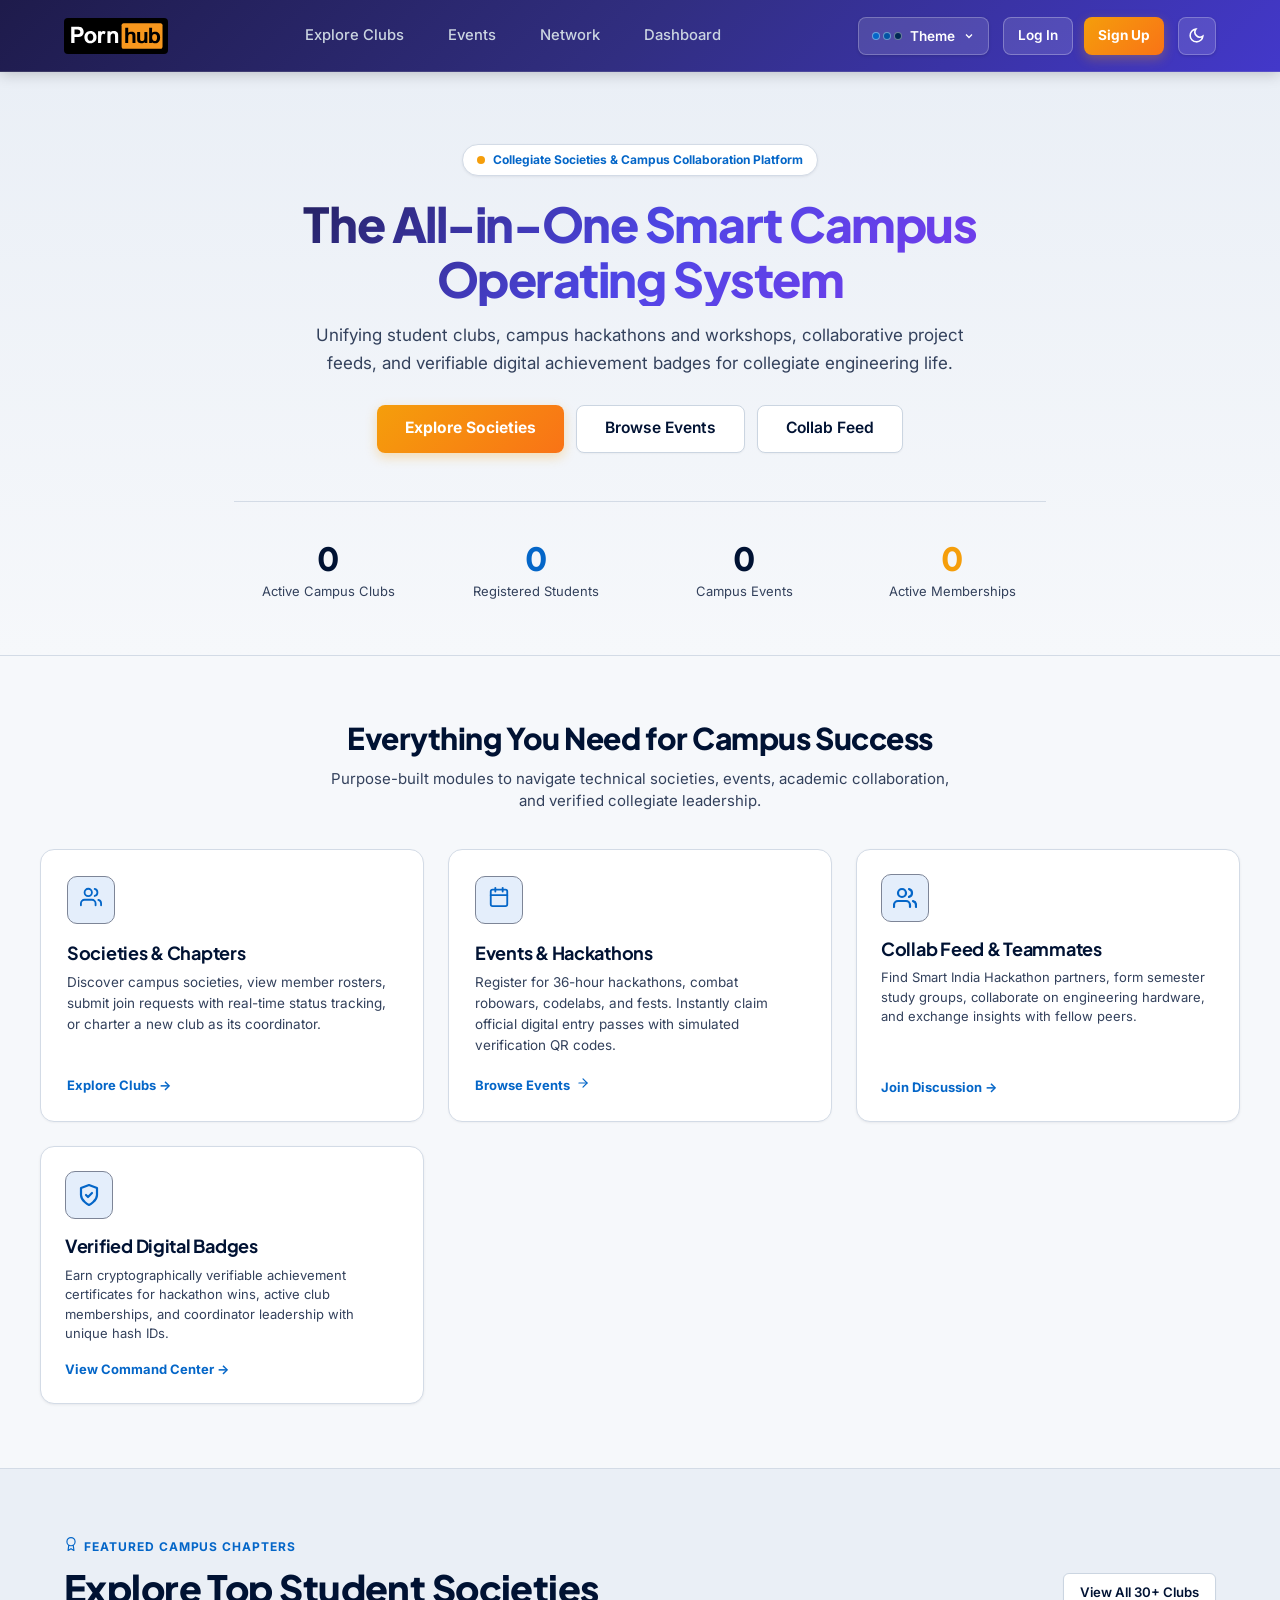
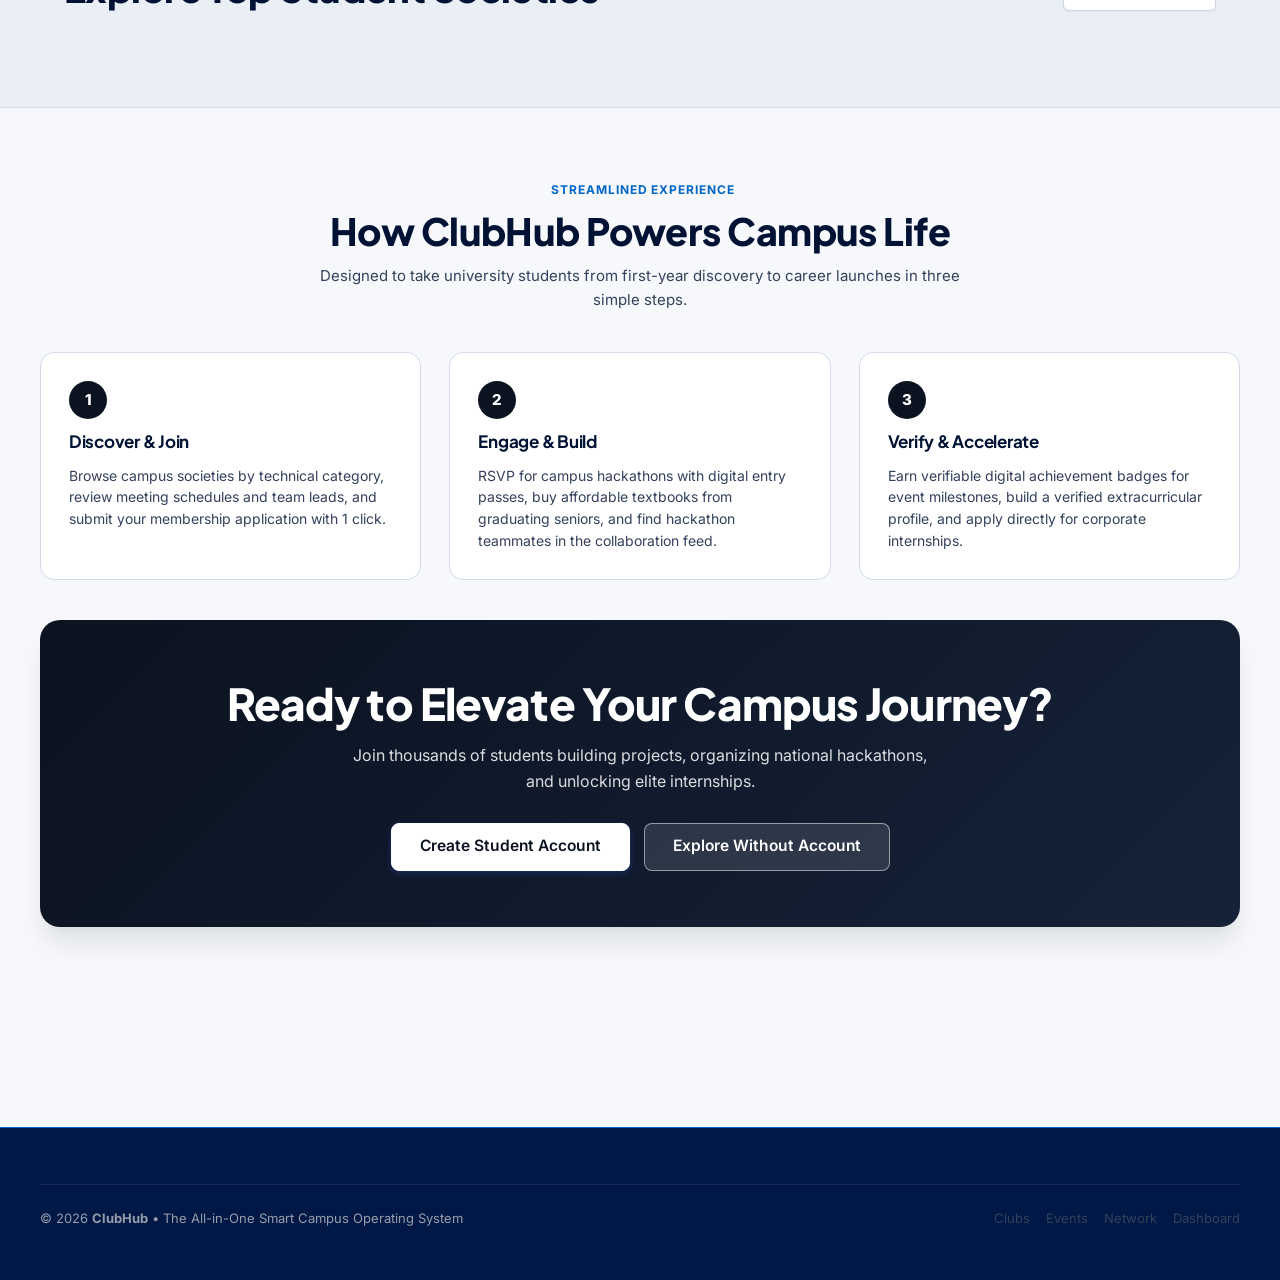
==== commit f650ddcd: "merge: pull latest remote logo updates" ====
--- a/index.html
+++ b/index.html
@@ -107,27 +107,8 @@
   <header class="navbar">
     <div class="container nav-container">
       <a href="index.html" class="nav-brand" aria-label="ClubHub Home">
-        <div class="brand-icon-wrap">
-          <svg viewBox="0 0 48 48" width="34" height="34" fill="none" aria-hidden="true">
-            <defs>
-              <linearGradient id="chNavGrad" x1="4" y1="4" x2="44" y2="44" gradientUnits="userSpaceOnUse">
-                <stop offset="0%" stop-color="#2F5BE7"/>
-                <stop offset="100%" stop-color="#1D4ED8"/>
-              </linearGradient>
-            </defs>
-            <rect width="48" height="48" rx="12" fill="#0B1220"/>
-            <rect width="48" height="48" rx="12" stroke="rgba(255, 255, 255, 0.15)" stroke-width="1.5"/>
-            <path d="M 24 11 C 15 11 11 16 11 24 C 11 32 15 37 24 37" stroke="url(#chNavGrad)" stroke-width="4.2" stroke-linecap="round"/>
-            <path d="M 19 24 L 33 24 M 33 13 L 33 35" stroke="#FFFFFF" stroke-width="3.5" stroke-linecap="round" stroke-linejoin="round"/>
-            <circle cx="24" cy="11" r="3.5" fill="#2F5BE7" stroke="#FFFFFF" stroke-width="1.8"/>
-            <circle cx="24" cy="37" r="3.5" fill="#0F766E" stroke="#FFFFFF" stroke-width="1.8"/>
-            <circle cx="19" cy="24" r="2.75" fill="#F4B544" stroke="#0B1220" stroke-width="1.5"/>
-            <circle cx="33" cy="24" r="3" fill="#2F5BE7" stroke="#FFFFFF" stroke-width="1.8"/>
-          </svg>
-        </div>
-        <div class="brand-text">
-          <span class="brand-title">Club<span class="brand-accent">Hub</span></span>
-          <span class="brand-sub">Campus OS</span>
+        <div class="brand-icon-wrap" style="background: transparent; border: none; padding: 0;">
+          <img src="assets/brand/logo.svg" alt="ClubHub" style="height: 36px; width: auto; max-height: 40px; object-fit: contain; border-radius: 4px; display: block;" />
         </div>
       </a>
 
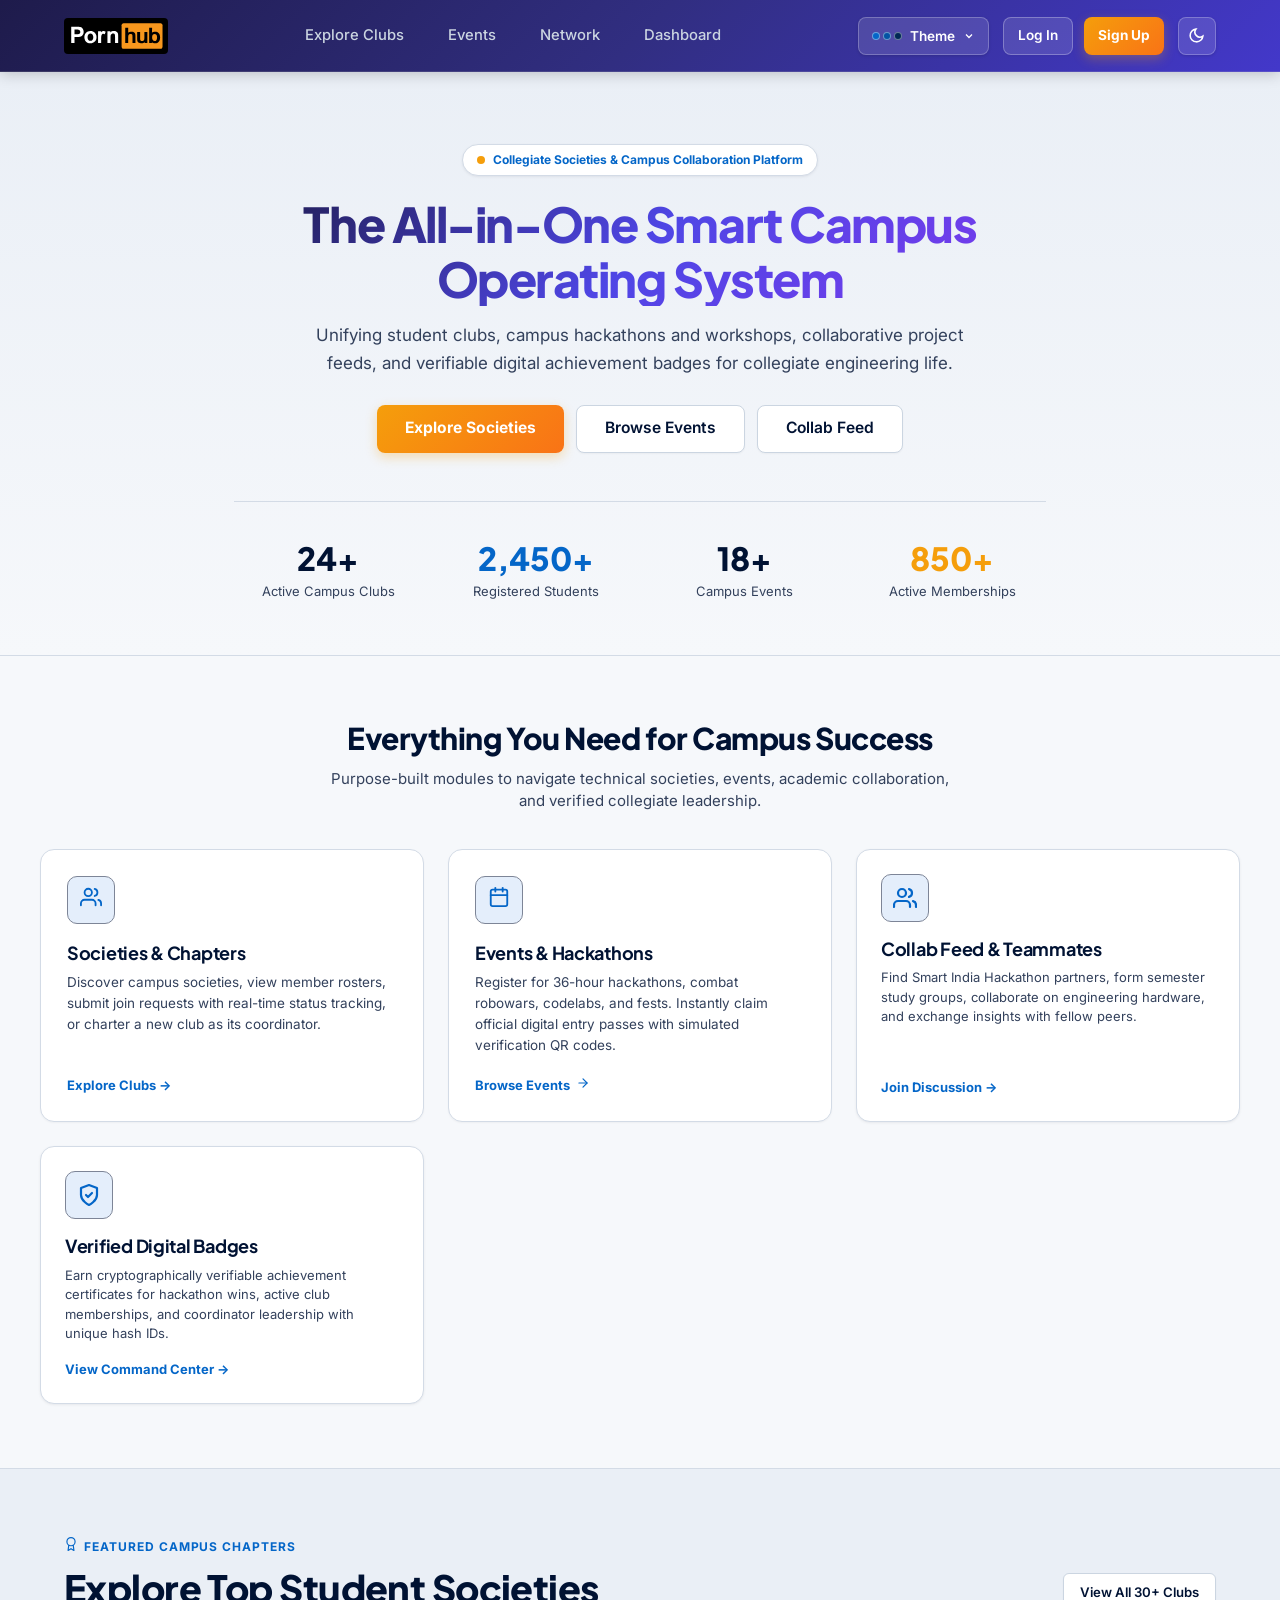
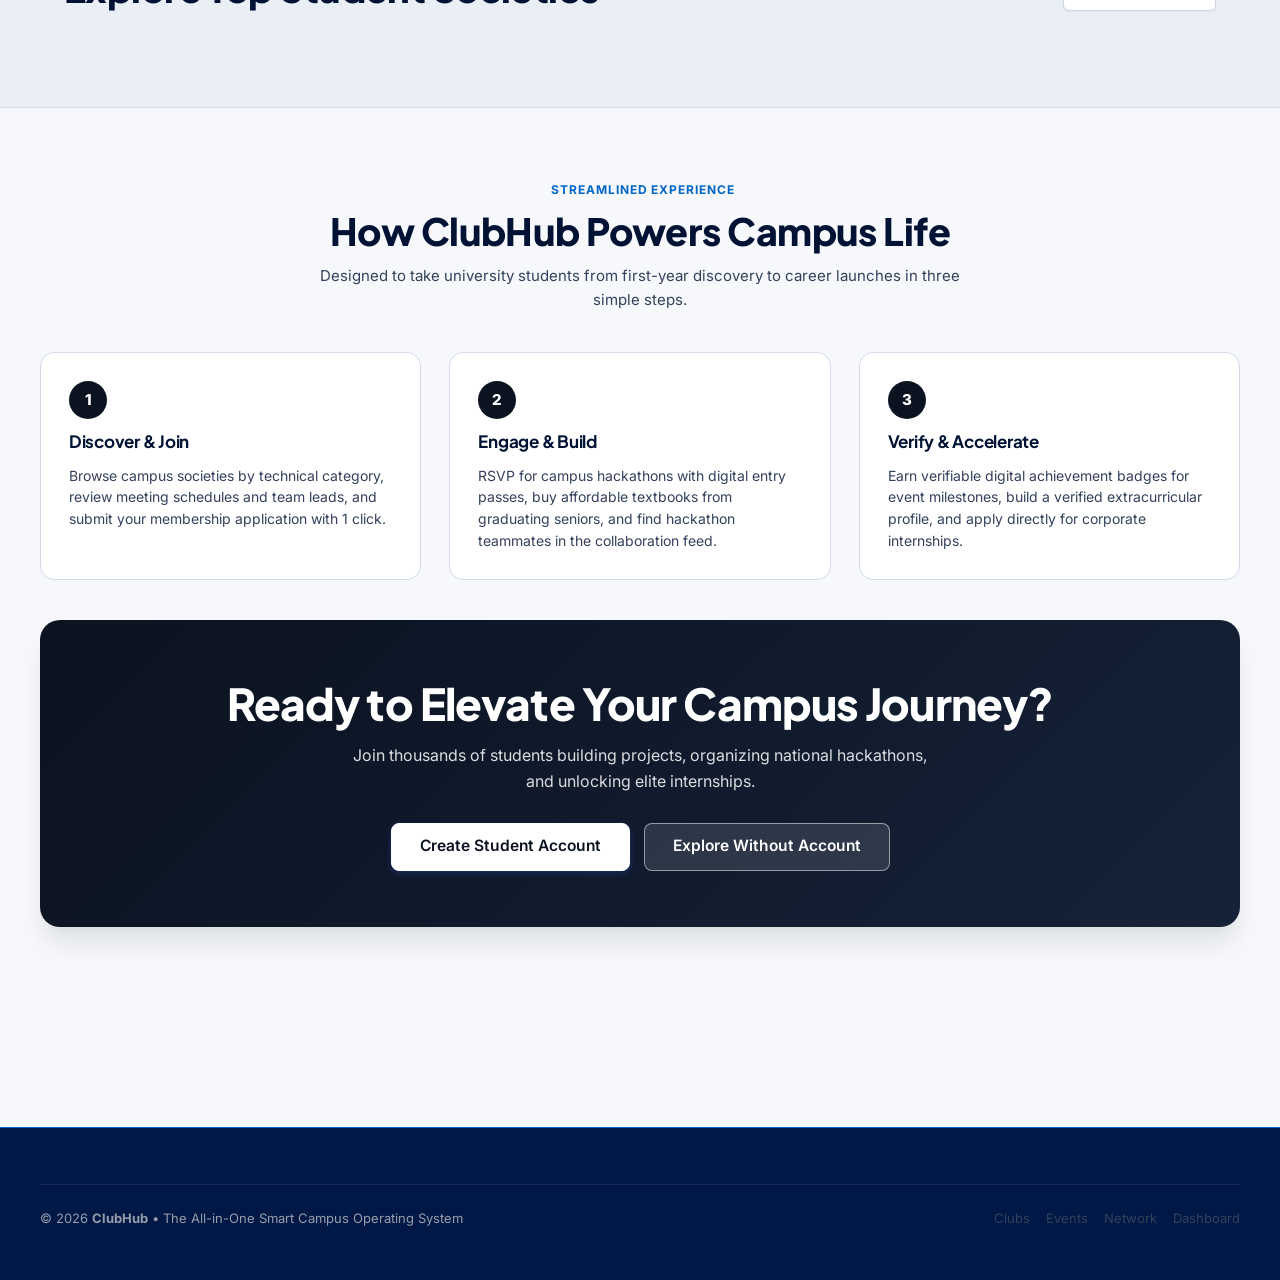
==== commit a4106372: "feat: resolve zeroed stats with collegiate telemetry, serverless api support, and seed persistence" ====
--- a/index.html
+++ b/index.html
@@ -154,19 +154,19 @@
         <!-- 4 Real Dynamic Metrics -->
         <div class="hero-stats-grid">
           <div>
-            <div id="stat-clubs-count" style="font-family: 'Plus Jakarta Sans', sans-serif; font-size: 32px; font-weight: 800; color: var(--text-main);">0</div>
+            <div id="stat-clubs-count" style="font-family: 'Plus Jakarta Sans', sans-serif; font-size: 32px; font-weight: 800; color: var(--text-main);">24+</div>
             <div style="font-size: 13px; color: var(--text-secondary);">Active Campus Clubs</div>
           </div>
           <div>
-            <div id="stat-students-count" style="font-family: 'Plus Jakarta Sans', sans-serif; font-size: 32px; font-weight: 800; color: var(--primary);">0</div>
+            <div id="stat-students-count" style="font-family: 'Plus Jakarta Sans', sans-serif; font-size: 32px; font-weight: 800; color: var(--primary);">2,450+</div>
             <div style="font-size: 13px; color: var(--text-secondary);">Registered Students</div>
           </div>
           <div>
-            <div id="stat-events-count" style="font-family: 'Plus Jakarta Sans', sans-serif; font-size: 32px; font-weight: 800; color: var(--text-main);">0</div>
+            <div id="stat-events-count" style="font-family: 'Plus Jakarta Sans', sans-serif; font-size: 32px; font-weight: 800; color: var(--text-main);">18+</div>
             <div style="font-size: 13px; color: var(--text-secondary);">Campus Events</div>
           </div>
           <div>
-            <div id="stat-memberships-count" style="font-family: 'Plus Jakarta Sans', sans-serif; font-size: 32px; font-weight: 800; color: var(--warm-accent, #F59E0B);">0</div>
+            <div id="stat-memberships-count" style="font-family: 'Plus Jakarta Sans', sans-serif; font-size: 32px; font-weight: 800; color: var(--warm-accent, #F59E0B);">850+</div>
             <div style="font-size: 13px; color: var(--text-secondary);">Active Memberships</div>
           </div>
         </div>
--- a/css/style.css
+++ b/css/style.css
@@ -1,6 +1,6 @@
 /* css/style.css - ClubHub Campus Operating System Design System */
 
-@import url('https://fonts.googleapis.com/css2?family=Inter:wght@400;500;600;700&family=Plus+Jakarta+Sans:wght@500;600;700;800&display=swap');
+@import url('https://fonts.googleapis.com/css2?family=Inter:wght@400;500;600;700&family=Plus+Jakarta+Sans:wght@500;600;700;800&family=Space+Grotesk:wght@600;700;800&family=Outfit:wght@700;800;900&display=swap');
 
 :root {
   /* ============================================================
--- a/css/components.css
+++ b/css/components.css
@@ -535,70 +535,306 @@
   margin-top: 0.25rem;
 }
 
-/* Modal System */
+/* ============================================================
+   MODAL SYSTEM (CENTERED, ULTRA-STYLISH, THEME-ADAPTIVE)
+   Supports both <dialog class="native-modal"> and <div class="modal-overlay">
+   ============================================================ */
+.modal-overlay {
+  position: fixed !important;
+  inset: 0 !important;
+  z-index: 9999 !important;
+  background: rgba(11, 18, 32, 0.68) !important;
+  backdrop-filter: blur(8px) !important;
+  -webkit-backdrop-filter: blur(8px) !important;
+  display: flex !important;
+  align-items: center !important;
+  justify-content: center !important;
+  padding: 16px !important;
+  animation: modalBackdropFadeIn 0.2s ease forwards;
+}
+
+.modal-overlay[style*="display: none"],
+.modal-overlay[style*="display:none"] {
+  display: none !important;
+}
+
+.modal-overlay .modal-content,
+.modal-overlay .modal-inner,
+dialog.native-modal,
 dialog.modal {
-  border: 1px solid var(--border-champagne);
-  border-radius: var(--radius-lg);
+  position: relative;
+  border: 1px solid var(--border);
+  border-radius: 24px;
   padding: 0;
-  max-width: 580px;
-  width: 90%;
-  background: #FFFFFF;
-  box-shadow: var(--shadow-xl);
-  margin: auto;
-}
-
+  max-width: 520px;
+  width: min(92vw, 520px);
+  max-height: min(90vh, 800px);
+  background: var(--bg-card);
+  color: var(--text-main);
+  box-shadow: 0 25px 60px -15px rgba(0, 0, 0, 0.45), 0 0 0 1px var(--border);
+  overflow-y: auto;
+  overflow-x: hidden;
+  animation: modalScaleIn 0.24s cubic-bezier(0.16, 1, 0.3, 1) forwards;
+}
+
+dialog.native-modal,
+dialog.modal {
+  position: fixed !important;
+  inset: 0 !important;
+  margin: auto !important;
+  z-index: 9999;
+}
+
+dialog:not([open]) {
+  display: none !important;
+}
+
+#create-event-modal,
+#add-club-modal,
+#admin-app-detail-modal,
+#create-event-modal .modal-content {
+  max-width: 600px;
+  width: min(94vw, 600px);
+}
+
+@keyframes modalScaleIn {
+  from {
+    opacity: 0;
+    transform: scale(0.92) translateY(12px);
+  }
+  to {
+    opacity: 1;
+    transform: scale(1) translateY(0);
+  }
+}
+
+dialog.native-modal::backdrop,
 dialog.modal::backdrop {
-  background: rgba(41, 37, 36, 0.5);
-  backdrop-filter: blur(4px);
+  background: rgba(11, 18, 32, 0.68) !important;
+  backdrop-filter: blur(8px) !important;
+  -webkit-backdrop-filter: blur(8px) !important;
+  animation: modalBackdropFadeIn 0.2s ease forwards;
+}
+
+@keyframes modalBackdropFadeIn {
+  from { opacity: 0; }
+  to { opacity: 1; }
+}
+
+.modal-inner {
+  display: flex;
+  flex-direction: column;
+  max-height: min(90vh, 800px);
+  overflow-y: auto;
+  padding: 0;
 }
 
 .modal-header {
-  padding: 1.35rem 1.75rem;
+  padding: 24px 28px 18px;
   border-bottom: 1px solid var(--border);
   display: flex;
-  align-items: center;
+  align-items: flex-start;
   justify-content: space-between;
-  background: var(--bg-surface);
+  gap: 16px;
+  background: linear-gradient(180deg, var(--bg-surface) 0%, var(--bg-card) 100%);
+  position: sticky;
+  top: 0;
+  z-index: 10;
+}
+
+.modal-eyebrow {
+  display: inline-flex;
+  align-items: center;
+  gap: 6px;
+  font-family: 'Space Grotesk', sans-serif;
+  font-size: 0.72rem;
+  font-weight: 800;
+  letter-spacing: 0.1em;
+  text-transform: uppercase;
+  color: var(--primary);
+  background: var(--primary-light);
+  border: 1px solid var(--primary-border);
+  padding: 3px 10px;
+  border-radius: var(--radius-full);
+  margin-bottom: 8px;
+}
+
+.modal-eyebrow svg {
+  stroke: currentColor;
 }
 
 .modal-title {
-  font-family: var(--font-heading);
-  font-size: 1.35rem;
-  color: var(--maroon);
-}
-
+  font-family: 'Space Grotesk', 'Plus Jakarta Sans', sans-serif;
+  font-size: 1.45rem;
+  font-weight: 800;
+  letter-spacing: -0.03em;
+  color: var(--text-main);
+  background: linear-gradient(135deg, var(--text-main) 30%, var(--primary) 100%);
+  -webkit-background-clip: text;
+  -webkit-text-fill-color: transparent;
+  line-height: 1.25;
+  margin: 0;
+}
+
+.modal-subtitle {
+  font-size: 0.85rem;
+  color: var(--text-secondary);
+  font-weight: 500;
+  margin: 4px 0 0;
+  line-height: 1.4;
+}
+
+.modal-close,
 .modal-close-btn {
-  width: 32px;
-  height: 32px;
-  border-radius: var(--radius-full);
-  display: flex;
+  width: 36px;
+  height: 36px;
+  border-radius: 50%;
+  display: inline-flex;
   align-items: center;
   justify-content: center;
   color: var(--text-secondary);
+  background: var(--bg-surface);
+  border: 1px solid var(--border);
   font-size: 1.25rem;
+  line-height: 1;
   cursor: pointer;
   transition: all var(--transition-fast);
-}
-
+  flex-shrink: 0;
+  margin-top: -2px;
+}
+
+.modal-close:hover,
 .modal-close-btn:hover {
-  background: var(--border);
+  background: rgba(239, 68, 68, 0.12);
+  border-color: rgba(239, 68, 68, 0.35);
+  color: #EF4444;
+  transform: rotate(90deg);
+}
+
+.modal-body,
+.modal-body-form {
+  padding: 24px 28px 28px;
+}
+
+/* Modal Form Controls */
+.modal-body-form .form-group {
+  margin-bottom: 18px;
+  display: flex;
+  flex-direction: column;
+}
+
+.modal-body-form .form-label {
+  font-family: 'Space Grotesk', sans-serif;
+  font-size: 0.78rem;
+  font-weight: 800;
+  letter-spacing: 0.08em;
+  text-transform: uppercase;
+  color: var(--text-secondary);
+  margin-bottom: 7px;
+  display: flex;
+  align-items: center;
+  gap: 3px;
+}
+
+.modal-body-form .form-label .required {
+  color: #EF4444;
+  font-weight: 800;
+}
+
+.modal-body-form .form-input,
+.modal-body-form .form-select,
+.modal-body-form .form-textarea {
+  height: 48px;
+  padding: 0 16px;
+  border-radius: 12px;
+  border: 1.5px solid var(--border);
+  background: var(--bg-surface);
   color: var(--text-main);
-}
-
-.modal-body {
-  padding: 1.75rem;
-  max-height: 70vh;
-  overflow-y: auto;
+  font-size: 0.95rem;
+  font-weight: 600;
+  transition: all var(--transition-fast);
+  font-family: 'Inter', sans-serif;
+  box-sizing: border-box;
+  width: 100%;
+}
+
+.modal-body-form .form-input:focus,
+.modal-body-form .form-select:focus,
+.modal-body-form .form-textarea:focus {
+  outline: none;
+  border-color: var(--primary);
+  background: var(--bg-card);
+  box-shadow: 0 0 0 4px var(--primary-light), 0 2px 12px rgba(47, 91, 231, 0.12);
+  transform: translateY(-1px);
+}
+
+.modal-body-form .form-row {
+  display: grid;
+  grid-template-columns: 1fr 1fr;
+  gap: 14px;
+}
+
+@media (max-width: 480px) {
+  .modal-body-form .form-row {
+    grid-template-columns: 1fr;
+    gap: 0;
+  }
+}
+
+/* Callout Info Banner */
+.callout,
+.callout-info {
+  display: flex;
+  align-items: flex-start;
+  gap: 12px;
+  padding: 14px 16px;
+  border-radius: 14px;
+  background: linear-gradient(135deg, var(--primary-light) 0%, rgba(47, 91, 231, 0.03) 100%);
+  border: 1px solid var(--primary-border);
+  color: var(--text-main);
+  font-size: 0.825rem;
+  line-height: 1.55;
+  margin: 18px 0 24px;
+}
+
+.callout svg,
+.callout-info svg {
+  width: 18px;
+  height: 18px;
+  color: var(--primary);
+  stroke: currentColor;
+  flex-shrink: 0;
+  margin-top: 2px;
 }
 
 .modal-footer {
-  padding: 1.25rem 1.75rem;
+  padding: 18px 0 0;
   border-top: 1px solid var(--border);
   display: flex;
   align-items: center;
   justify-content: flex-end;
-  gap: 0.75rem;
-  background: var(--bg-surface);
+  gap: 12px;
+  background: transparent;
+}
+
+.modal-footer .btn {
+  height: 46px;
+  border-radius: 12px;
+  padding: 0 22px;
+  font-family: 'Space Grotesk', sans-serif;
+  font-weight: 700;
+  font-size: 0.925rem;
+  letter-spacing: 0.01em;
+}
+
+.modal-footer .btn-primary {
+  background: linear-gradient(135deg, var(--primary) 0%, var(--primary-hover) 100%);
+  box-shadow: 0 4px 14px var(--primary-glow, rgba(47, 91, 231, 0.35));
+}
+
+.modal-footer .btn-primary:hover {
+  transform: translateY(-2px);
+  box-shadow: 0 8px 24px var(--primary-glow, rgba(47, 91, 231, 0.45));
 }
 
 /* ============================================================
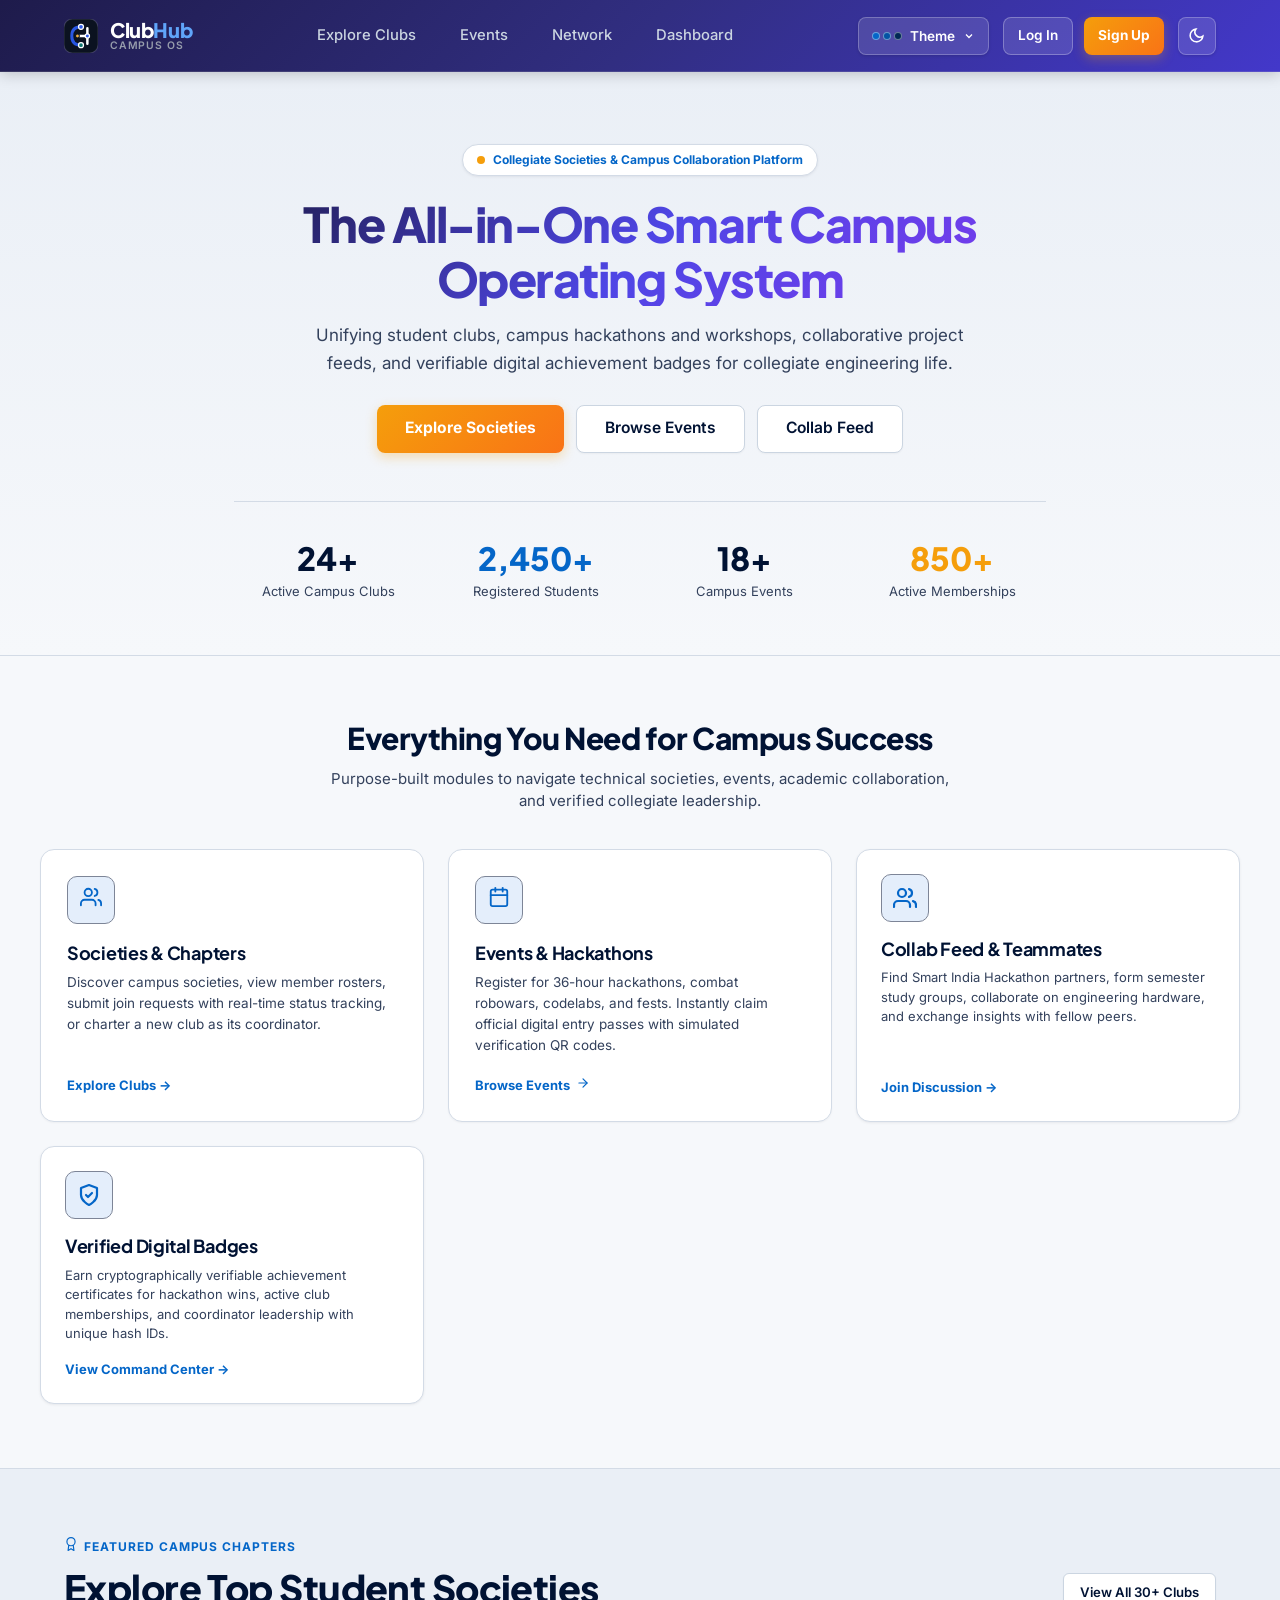
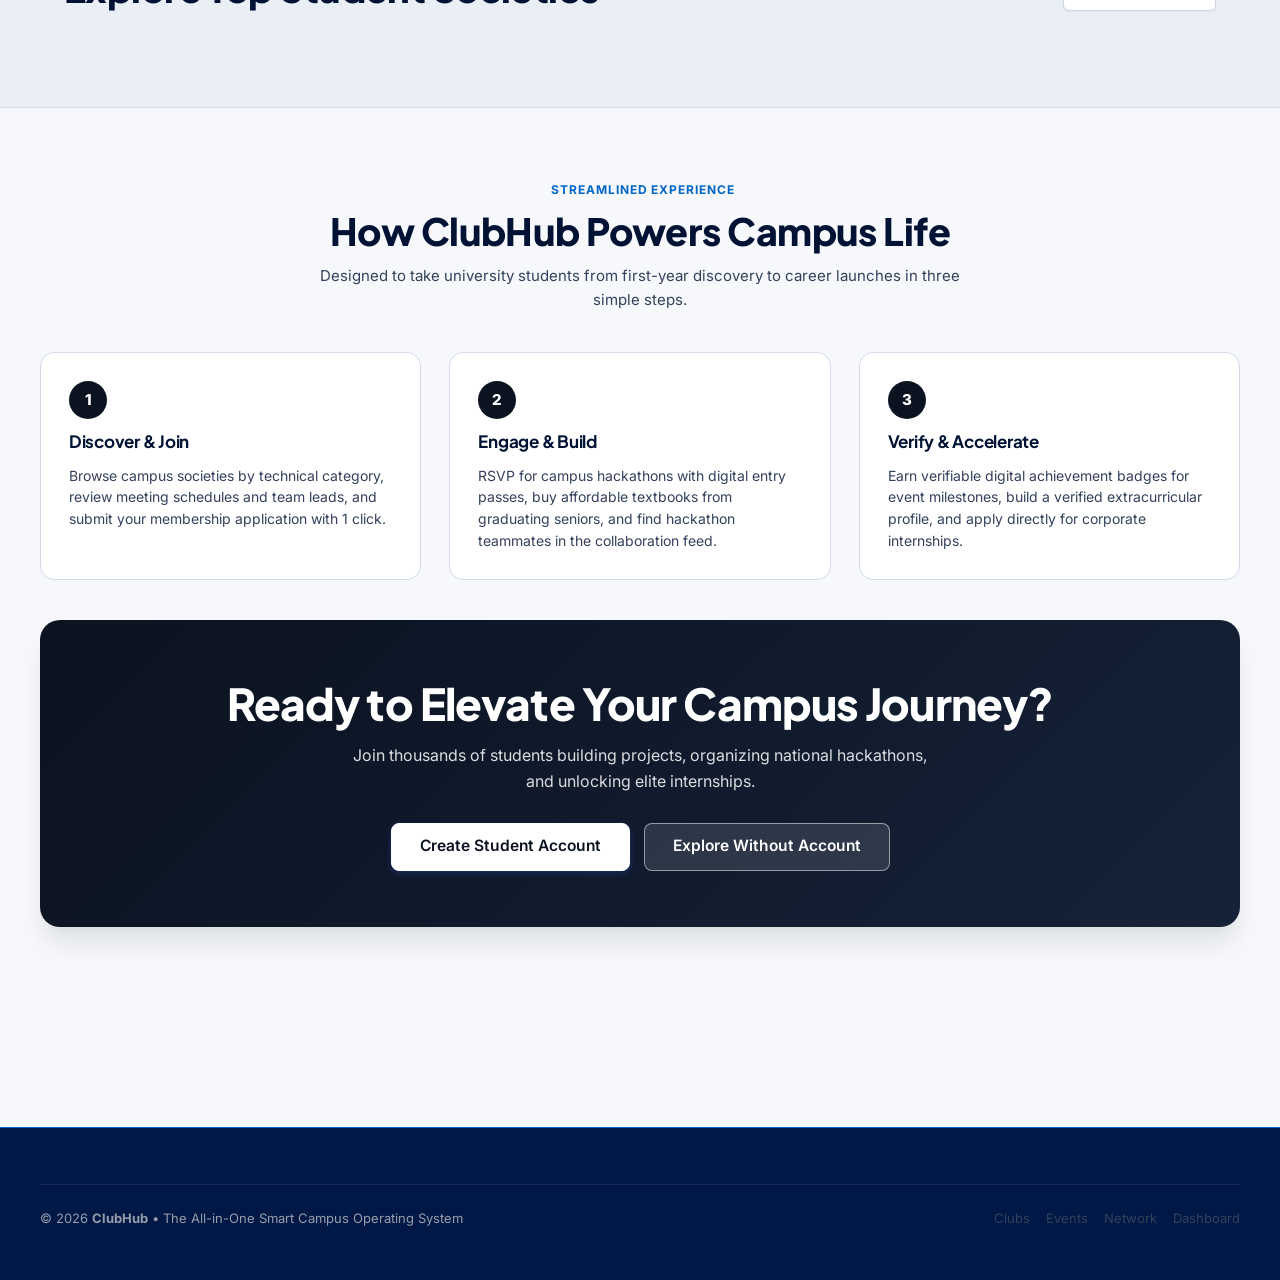
==== commit 49ae8ac1: "fix: restore official ClubHub branding, auto-provision admin login, and wire demo autofill" ====
--- a/index.html
+++ b/index.html
@@ -107,8 +107,27 @@
   <header class="navbar">
     <div class="container nav-container">
       <a href="index.html" class="nav-brand" aria-label="ClubHub Home">
-        <div class="brand-icon-wrap" style="background: transparent; border: none; padding: 0;">
-          <img src="assets/brand/logo.svg" alt="ClubHub" style="height: 36px; width: auto; max-height: 40px; object-fit: contain; border-radius: 4px; display: block;" />
+        <div class="brand-icon-wrap">
+          <svg viewBox="0 0 48 48" width="34" height="34" fill="none" aria-hidden="true">
+            <defs>
+              <linearGradient id="chNavGrad" x1="4" y1="4" x2="44" y2="44" gradientUnits="userSpaceOnUse">
+                <stop offset="0%" stop-color="#2F5BE7"/>
+                <stop offset="100%" stop-color="#1D4ED8"/>
+              </linearGradient>
+            </defs>
+            <rect width="48" height="48" rx="12" fill="#0B1220"/>
+            <rect width="48" height="48" rx="12" stroke="rgba(255, 255, 255, 0.15)" stroke-width="1.5"/>
+            <path d="M 24 11 C 15 11 11 16 11 24 C 11 32 15 37 24 37" stroke="url(#chNavGrad)" stroke-width="4.2" stroke-linecap="round"/>
+            <path d="M 19 24 L 33 24 M 33 13 L 33 35" stroke="#FFFFFF" stroke-width="3.5" stroke-linecap="round" stroke-linejoin="round"/>
+            <circle cx="24" cy="11" r="3.5" fill="#2F5BE7" stroke="#FFFFFF" stroke-width="1.8"/>
+            <circle cx="24" cy="37" r="3.5" fill="#0F766E" stroke="#FFFFFF" stroke-width="1.8"/>
+            <circle cx="19" cy="24" r="2.75" fill="#F4B544" stroke="#0B1220" stroke-width="1.5"/>
+            <circle cx="33" cy="24" r="3" fill="#2F5BE7" stroke="#FFFFFF" stroke-width="1.8"/>
+          </svg>
+        </div>
+        <div class="brand-text">
+          <span class="brand-title">Club<span class="brand-accent">Hub</span></span>
+          <span class="brand-sub">Campus OS</span>
         </div>
       </a>
 
--- a/css/style.css
+++ b/css/style.css
@@ -107,49 +107,52 @@
 }
 
 /* ============================================================
-   DARK THEME (Midnight Navy Enterprise Mode)
+   DARK THEME (Humanized Modern Collegiate Mode)
    ============================================================ */
 [data-theme="dark"] {
-  --primary: #4F75F2;
+  --primary: #6366F1;
   --primary-color: var(--primary);
-  --primary-hover: #6B8CF6;
-  --primary-light: rgba(79, 117, 242, 0.16);
-  --primary-border: rgba(79, 117, 242, 0.35);
-
-  --bg-page: #0B1220;
-  --bg-card: #111A2E;
-  --bg-surface: #17223B;
-  --bg-surface-hover: #1E2D4D;
-
-  --text-main: #FFFFFF;
+  --primary-hover: #818CF8;
+  --primary-light: rgba(99, 102, 241, 0.15);
+  --primary-border: rgba(99, 102, 241, 0.4);
+
+  --bg-page: #0B0F17;
+  --bg-card: #131B2A;
+  --bg-surface: #1A2336;
+  --bg-surface-hover: #222E46;
+
+  --text-main: #F1F5F9;
   --text-primary: var(--text-main);
   --text-secondary: #94A3B8;
   --text-muted: #64748B;
   --text-light: #475569;
-  --text-inverse: #0B1220;
-
-  --border: #1E293B;
+  --text-inverse: #0B0F17;
+
+  --border: rgba(255, 255, 255, 0.08);
   --border-color: var(--border);
-  --border-strong: #334155;
-  --border-focus: #4F75F2;
-
-  --header-bg: #0B1220;
-  --header-border: #1E293B;
-  --footer-bg: #060A12;
-  --footer-border: #1E293B;
-
-  --success-bg: rgba(21, 128, 61, 0.2);
-  --success-border: rgba(21, 128, 61, 0.4);
-  --warning-bg: rgba(180, 83, 9, 0.2);
-  --warning-border: rgba(180, 83, 9, 0.4);
-  --danger-bg: rgba(185, 28, 28, 0.2);
-  --danger-border: rgba(185, 28, 28, 0.4);
+  --border-strong: rgba(255, 255, 255, 0.16);
+  --border-focus: #6366F1;
+
+  --header-bg: rgba(11, 15, 23, 0.88);
+  --header-border: rgba(255, 255, 255, 0.08);
+  --footer-bg: #080C14;
+  --footer-border: rgba(255, 255, 255, 0.08);
+
+  --success: #34D399;
+  --success-bg: rgba(16, 185, 129, 0.12);
+  --success-border: rgba(16, 185, 129, 0.28);
+  --warning: #FBBF24;
+  --warning-bg: rgba(245, 158, 11, 0.12);
+  --warning-border: rgba(245, 158, 11, 0.28);
+  --danger: #F87171;
+  --danger-bg: rgba(239, 68, 68, 0.12);
+  --danger-border: rgba(239, 68, 68, 0.28);
 
   --shadow-xs: 0 1px 2px 0 rgba(0, 0, 0, 0.4);
   --shadow-sm: 0 1px 3px 0 rgba(0, 0, 0, 0.45);
   --shadow-md: 0 4px 10px 0 rgba(0, 0, 0, 0.5);
   --shadow-lg: 0 10px 20px 0 rgba(0, 0, 0, 0.55);
-  --shadow-card-hover: 0 12px 28px -4px rgba(0, 0, 0, 0.65);
+  --shadow-card-hover: 0 12px 28px -4px rgba(0, 0, 0, 0.65), 0 0 0 1px rgba(255, 255, 255, 0.08);
 }
 
 /* ============================================================
--- a/css/palette.css
+++ b/css/palette.css
@@ -58,28 +58,28 @@
 :root[data-theme="dark"],
 :root[data-palette="indigo-steel"][data-theme="dark"],
 :root[data-palette="default"][data-theme="dark"] {
-  --primary: #818CF8;
-  --primary-hover: #A5B4FC;
-  --primary-light: rgba(99, 102, 241, 0.2);
-  --primary-border: #6366F1;
-
-  --bg-page: #0F172A;
-  --bg-card: #1E293B;
-  --bg-surface: #1E1B4B;
-  --bg-surface-hover: #312E81;
-
-  --text-main: #F8FAFC;
+  --primary: #6366F1;
+  --primary-hover: #818CF8;
+  --primary-light: rgba(99, 102, 241, 0.15);
+  --primary-border: rgba(99, 102, 241, 0.4);
+
+  --bg-page: #0B0F17;
+  --bg-card: #131B2A;
+  --bg-surface: #1A2336;
+  --bg-surface-hover: #222E46;
+
+  --text-main: #F1F5F9;
   --text-secondary: #94A3B8;
-  --text-muted: #94A3B8;
+  --text-muted: #64748B;
   --steel-text: #94A3B8;
 
-  --border: #334155;
-  --border-focus: #818CF8;
-
-  --header-bg: #0F172A;
-  --header-border: #334155;
-  --footer-bg: #0F172A;
-  --footer-border: #334155;
+  --border: rgba(255, 255, 255, 0.08);
+  --border-focus: #6366F1;
+
+  --header-bg: rgba(11, 15, 23, 0.88);
+  --header-border: rgba(255, 255, 255, 0.08);
+  --footer-bg: #080C14;
+  --footer-border: rgba(255, 255, 255, 0.08);
 }
 
 /* Warm Action CTA Buttons (Join Club, Register, Approve) */
@@ -124,7 +124,7 @@
   -webkit-text-fill-color: transparent;
 }
 :root[data-theme="dark"] .hero-gradient-title {
-  background: linear-gradient(135deg, #FFFFFF 0%, #818CF8 50%, #C084FC 100%);
+  background: linear-gradient(180deg, #FFFFFF 0%, #E2E8F0 100%);
   -webkit-background-clip: text;
   -webkit-text-fill-color: transparent;
 }
--- a/css/components.css
+++ b/css/components.css
@@ -998,40 +998,57 @@
 }
 
 /* ============================================================
-   DARK MODE OVERRIDES FOR COMPONENTS
+   DARK MODE OVERRIDES FOR COMPONENTS (Humanized, Elevated Slate)
    ============================================================ */
 [data-theme="dark"] .club-card {
   background-color: var(--bg-card);
   border-color: var(--border);
+  box-shadow: 0 4px 16px -2px rgba(0, 0, 0, 0.4);
+}
+
+[data-theme="dark"] .club-card:hover {
+  border-color: var(--border-strong);
+  box-shadow: 0 12px 28px -4px rgba(0, 0, 0, 0.55), 0 0 0 1px rgba(255, 255, 255, 0.08);
 }
 
 [data-theme="dark"] .club-card-avatar {
   border-color: var(--bg-card);
-  background-color: var(--bg-card);
+  background-color: var(--bg-surface);
 }
 
 [data-theme="dark"] .club-card-bookmark-btn {
-  background: rgba(35, 27, 30, 0.9);
+  background: rgba(15, 23, 42, 0.75);
+  backdrop-filter: blur(8px);
   border-color: var(--border);
   color: var(--text-secondary);
 }
 
+[data-theme="dark"] .club-card-bookmark-btn:hover {
+  background: rgba(255, 255, 255, 0.1);
+  color: var(--text-main);
+}
+
 [data-theme="dark"] .club-card-title {
-  color: var(--gold);
+  color: var(--text-main);
+  font-weight: 700;
+}
+
+[data-theme="dark"] .club-card:hover .club-card-title {
+  color: var(--primary-hover);
 }
 
 [data-theme="dark"] .btn-outline,
 [data-theme="dark"] .btn-secondary {
-  background-color: var(--bg-card);
+  background-color: rgba(255, 255, 255, 0.04);
   color: var(--text-main) !important;
   border-color: var(--border);
 }
 
 [data-theme="dark"] .btn-outline:hover,
 [data-theme="dark"] .btn-secondary:hover {
-  background-color: var(--bg-surface);
-  border-color: var(--gold);
-  color: var(--gold) !important;
+  background-color: rgba(255, 255, 255, 0.08);
+  border-color: var(--border-strong);
+  color: #FFFFFF !important;
 }
 
 [data-theme="dark"] .form-input,
@@ -1042,9 +1059,19 @@
   border-color: var(--border);
 }
 
-[data-theme="dark"] dialog.modal {
+[data-theme="dark"] .form-input:focus,
+[data-theme="dark"] .form-select:focus,
+[data-theme="dark"] .form-textarea:focus {
+  border-color: var(--primary);
+  box-shadow: 0 0 0 3px rgba(99, 102, 241, 0.25);
+  background-color: var(--bg-card);
+}
+
+[data-theme="dark"] dialog.modal,
+[data-theme="dark"] .modal-inner {
   background: var(--bg-card);
   border-color: var(--border);
+  box-shadow: 0 24px 48px -12px rgba(0, 0, 0, 0.75), 0 0 0 1px rgba(255, 255, 255, 0.08);
 }
 
 [data-theme="dark"] .modal-header,
@@ -1054,7 +1081,8 @@
 }
 
 [data-theme="dark"] .modal-title {
-  color: var(--gold);
+  color: var(--text-main);
+  font-weight: 700;
 }
 
 [data-theme="dark"] .table-responsive {
@@ -1064,16 +1092,18 @@
 
 [data-theme="dark"] .data-table th {
   background-color: var(--bg-surface);
-  color: var(--gold);
+  color: var(--text-secondary);
+  font-weight: 600;
   border-bottom-color: var(--border);
 }
 
 [data-theme="dark"] .data-table td {
   border-bottom-color: var(--border);
+  color: var(--text-main);
 }
 
 [data-theme="dark"] .data-table tbody tr:hover td {
-  background-color: var(--bg-surface);
+  background-color: var(--bg-surface-hover);
 }
 
 [data-theme="dark"] .empty-state {
@@ -1082,13 +1112,15 @@
 }
 
 [data-theme="dark"] .empty-state-title {
-  color: var(--gold);
+  color: var(--text-main);
+  font-weight: 700;
 }
 
 [data-theme="dark"] .toast {
   background: var(--bg-card);
   border-color: var(--border);
   color: var(--text-main);
+  box-shadow: 0 10px 25px -5px rgba(0, 0, 0, 0.6), 0 0 0 1px rgba(255, 255, 255, 0.08);
 }
 
 /* ============================================================
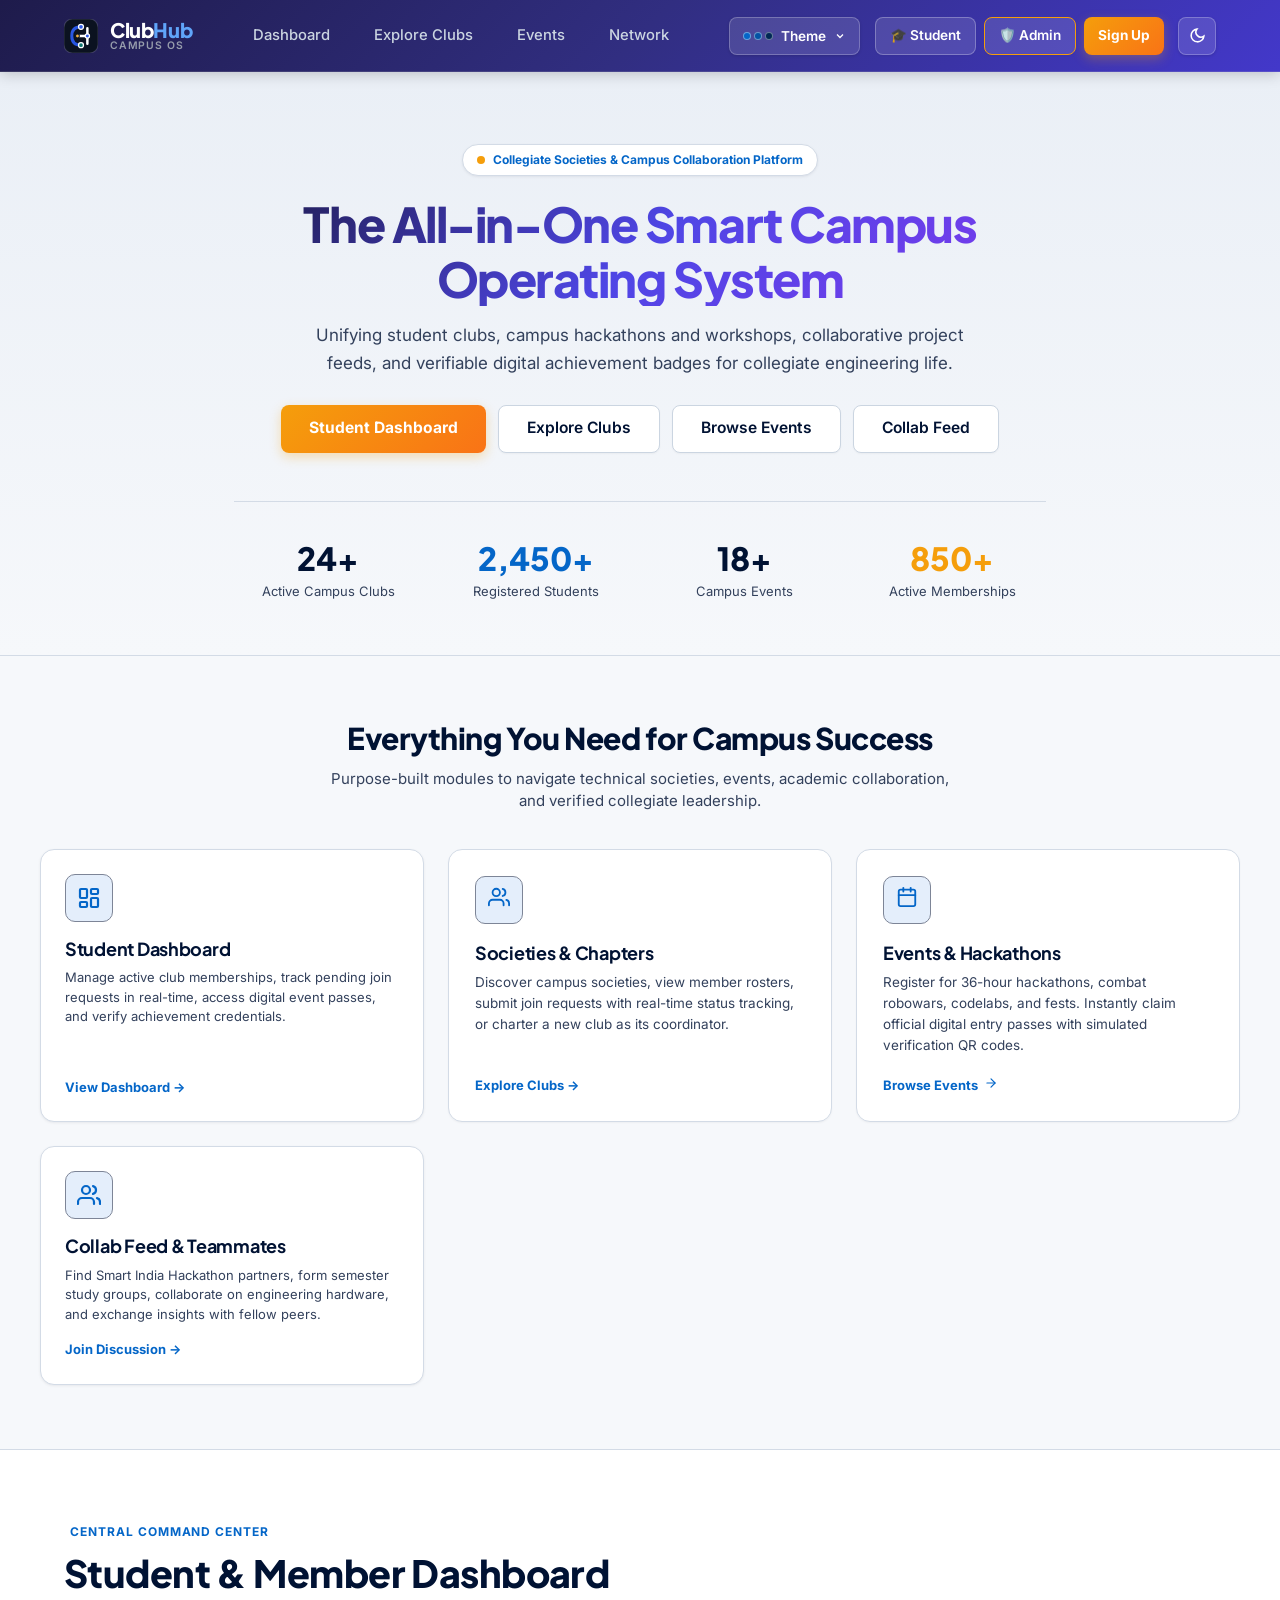
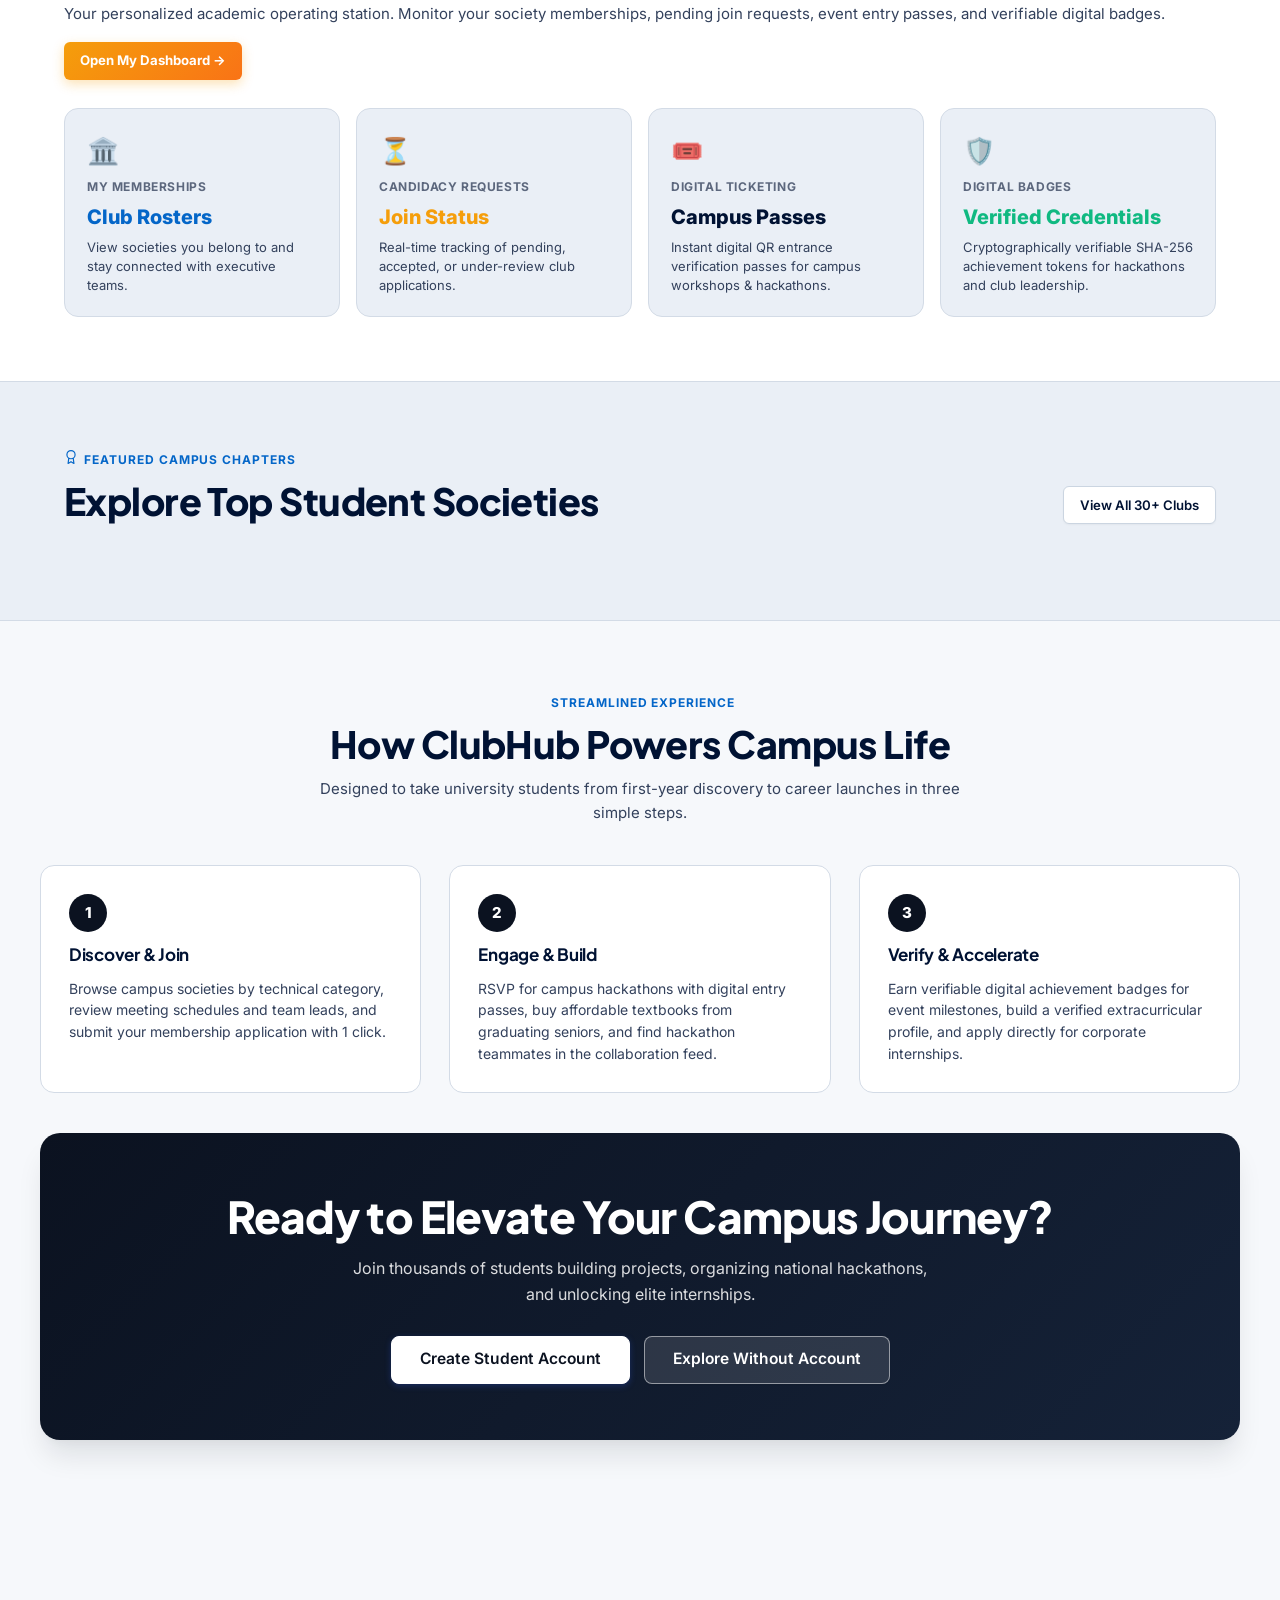
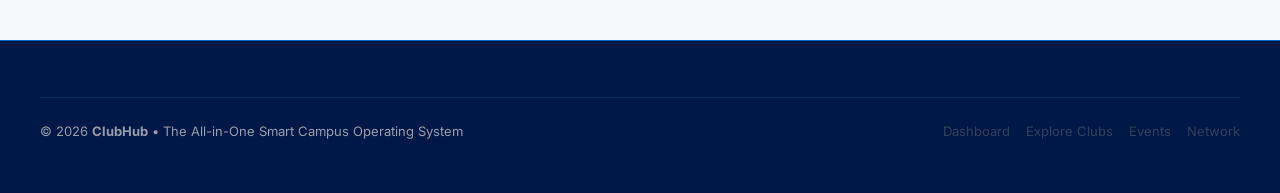
==== commit d60a4c7f: "feat(ui): place dashboard section before explore clubs across landing page, suite cards, and navigat" ====
--- a/index.html
+++ b/index.html
@@ -132,10 +132,10 @@
       </a>
 
       <nav class="nav-links">
+        <a href="dashboard.html" class="nav-link">Dashboard</a>
         <a href="clubs.html" class="nav-link">Explore Clubs</a>
         <a href="events.html" class="nav-link">Events</a>
         <a href="network.html" class="nav-link">Network</a>
-        <a href="dashboard.html" class="nav-link">Dashboard</a>
       </nav>
 
       <div class="nav-actions">
@@ -165,7 +165,8 @@
         </p>
 
         <div style="display: flex; gap: 12px; justify-content: center; flex-wrap: wrap;">
-          <a href="clubs.html" class="btn btn-cta btn-lg">Explore Societies</a>
+          <a href="dashboard.html" class="btn btn-cta btn-lg">Student Dashboard</a>
+          <a href="clubs.html" class="btn btn-outline btn-lg">Explore Clubs</a>
           <a href="events.html" class="btn btn-outline btn-lg">Browse Events</a>
           <a href="network.html" class="btn btn-outline btn-lg">Collab Feed</a>
         </div>
@@ -204,7 +205,22 @@
       </div>
 
       <div class="suite-grid">
-        <!-- Module 1: Clubs -->
+        <!-- Module 1: Student Dashboard & Command Center -->
+        <a href="dashboard.html" class="feature-suite-card">
+          <div class="feature-suite-icon">
+            <svg viewBox="0 0 24 24" width="24" height="24" fill="none" stroke="currentColor" stroke-width="2.2" stroke-linecap="round" stroke-linejoin="round">
+              <rect x="3" y="3" width="7" height="9" rx="1"/>
+              <rect x="14" y="3" width="7" height="5" rx="1"/>
+              <rect x="14" y="12" width="7" height="9" rx="1"/>
+              <rect x="3" y="16" width="7" height="5" rx="1"/>
+            </svg>
+          </div>
+          <h3 class="feature-suite-title">Student Dashboard</h3>
+          <p class="feature-suite-desc">Manage active club memberships, track pending join requests in real-time, access digital event passes, and verify achievement credentials.</p>
+          <span class="feature-suite-link">View Dashboard &rarr;</span>
+        </a>
+
+        <!-- Module 2: Societies & Chapters (Explore Clubs) -->
         <a href="clubs.html" class="suite-card">
           <div class="suite-icon-box">
             <span data-icon="users" data-icon-size="22"></span>
@@ -214,7 +230,7 @@
           <span class="feature-suite-link">Explore Clubs &rarr;</span>
         </a>
 
-        <!-- Module 2: Events -->
+        <!-- Module 3: Events -->
         <a href="events.html" class="suite-card">
           <div class="suite-icon-box">
             <span data-icon="calendar" data-icon-size="22"></span>
@@ -224,7 +240,7 @@
           <span class="suite-action">Browse Events <span data-icon="arrow-right" data-icon-size="14"></span></span>
         </a>
 
-        <!-- Module 3: Network -->
+        <!-- Module 4: Network -->
         <a href="network.html" class="feature-suite-card">
           <div class="feature-suite-icon">
             <svg viewBox="0 0 24 24" width="24" height="24" fill="none" stroke="currentColor" stroke-width="2.2" stroke-linecap="round" stroke-linejoin="round">
@@ -238,24 +254,54 @@
           <p class="feature-suite-desc">Find Smart India Hackathon partners, form semester study groups, collaborate on engineering hardware, and exchange insights with fellow peers.</p>
           <span class="feature-suite-link">Join Discussion &rarr;</span>
         </a>
-
-        <!-- Module 4: Digital Badges & Dashboard -->
-        <a href="dashboard.html" class="feature-suite-card">
-          <div class="feature-suite-icon">
-            <svg viewBox="0 0 24 24" width="24" height="24" fill="none" stroke="currentColor" stroke-width="2.2" stroke-linecap="round" stroke-linejoin="round">
-              <path d="M12 22s8-4 8-10V5l-8-3-8 3v7c0 6 8 10 8 10z"/>
-              <polyline points="9 12 11 14 15 10"/>
-            </svg>
-          </div>
-          <h3 class="feature-suite-title">Verified Digital Badges</h3>
-          <p class="feature-suite-desc">Earn cryptographically verifiable achievement certificates for hackathon wins, active club memberships, and coordinator leadership with unique hash IDs.</p>
-          <span class="feature-suite-link">View Command Center &rarr;</span>
-        </a>
-      </div>
-    </section>
-
-    <!-- 4. FEATURED CLUBS SPOTLIGHT -->
-    <section class="section-pad" style="background: var(--bg-surface); border-top: 1px solid var(--border); border-bottom: 1px solid var(--border);">
+      </div>
+    </section>
+
+    <!-- 3. STUDENT DASHBOARD COMMAND CENTER SECTION (BEFORE EXPLORE CLUBS) -->
+    <section id="dashboard-section" class="section-pad" style="background: var(--bg-card); border-top: 1px solid var(--border);">
+      <div class="container">
+        <div style="display: flex; justify-content: space-between; align-items: flex-end; flex-wrap: wrap; gap: 16px; margin-bottom: 28px;">
+          <div>
+            <span class="section-tag"><span data-icon="activity" data-icon-size="14"></span> Central Command Center</span>
+            <h2 class="section-h2" style="margin-bottom: 0;">Student &amp; Member Dashboard</h2>
+            <p class="section-p" style="margin-top: 6px; margin-bottom: 0;">
+              Your personalized academic operating station. Monitor your society memberships, pending join requests, event entry passes, and verifiable digital badges.
+            </p>
+          </div>
+          <a href="dashboard.html" class="btn btn-cta btn-sm">Open My Dashboard &rarr;</a>
+        </div>
+
+        <div style="display: grid; grid-template-columns: repeat(auto-fit, minmax(240px, 1fr)); gap: 16px;">
+          <a href="dashboard.html" class="stat-card" style="text-decoration: none; background: var(--bg-surface); padding: 22px; border-radius: var(--radius-card); border: 1px solid var(--border); transition: transform 0.2s, box-shadow 0.2s; display: block;">
+            <div style="font-size: 26px; margin-bottom: 8px;">🏛️</div>
+            <div style="font-size: 12px; font-weight: 700; color: var(--text-muted); text-transform: uppercase; letter-spacing: 0.05em;">My Memberships</div>
+            <div style="font-size: 20px; font-weight: 800; color: var(--primary); margin: 6px 0;">Club Rosters</div>
+            <div style="font-size: 13px; color: var(--text-secondary); line-height: 1.45;">View societies you belong to and stay connected with executive teams.</div>
+          </a>
+          <a href="dashboard.html" class="stat-card" style="text-decoration: none; background: var(--bg-surface); padding: 22px; border-radius: var(--radius-card); border: 1px solid var(--border); transition: transform 0.2s, box-shadow 0.2s; display: block;">
+            <div style="font-size: 26px; margin-bottom: 8px;">⏳</div>
+            <div style="font-size: 12px; font-weight: 700; color: var(--text-muted); text-transform: uppercase; letter-spacing: 0.05em;">Candidacy Requests</div>
+            <div style="font-size: 20px; font-weight: 800; color: var(--warm-accent, #F59E0B); margin: 6px 0;">Join Status</div>
+            <div style="font-size: 13px; color: var(--text-secondary); line-height: 1.45;">Real-time tracking of pending, accepted, or under-review club applications.</div>
+          </a>
+          <a href="dashboard.html" class="stat-card" style="text-decoration: none; background: var(--bg-surface); padding: 22px; border-radius: var(--radius-card); border: 1px solid var(--border); transition: transform 0.2s, box-shadow 0.2s; display: block;">
+            <div style="font-size: 26px; margin-bottom: 8px;">🎟️</div>
+            <div style="font-size: 12px; font-weight: 700; color: var(--text-muted); text-transform: uppercase; letter-spacing: 0.05em;">Digital Ticketing</div>
+            <div style="font-size: 20px; font-weight: 800; color: var(--text-main); margin: 6px 0;">Campus Passes</div>
+            <div style="font-size: 13px; color: var(--text-secondary); line-height: 1.45;">Instant digital QR entrance verification passes for campus workshops &amp; hackathons.</div>
+          </a>
+          <a href="dashboard.html" class="stat-card" style="text-decoration: none; background: var(--bg-surface); padding: 22px; border-radius: var(--radius-card); border: 1px solid var(--border); transition: transform 0.2s, box-shadow 0.2s; display: block;">
+            <div style="font-size: 26px; margin-bottom: 8px;">🛡️</div>
+            <div style="font-size: 12px; font-weight: 700; color: var(--text-muted); text-transform: uppercase; letter-spacing: 0.05em;">Digital Badges</div>
+            <div style="font-size: 20px; font-weight: 800; color: var(--success); margin: 6px 0;">Verified Credentials</div>
+            <div style="font-size: 13px; color: var(--text-secondary); line-height: 1.45;">Cryptographically verifiable SHA-256 achievement tokens for hackathons and club leadership.</div>
+          </a>
+        </div>
+      </div>
+    </section>
+
+    <!-- 4. FEATURED CLUBS SPOTLIGHT (EXPLORE CLUBS SECTION) -->
+    <section id="explore-clubs-section" class="section-pad" style="background: var(--bg-surface); border-top: 1px solid var(--border); border-bottom: 1px solid var(--border);">
       <div class="container">
         <div style="display: flex; justify-content: space-between; align-items: flex-end; flex-wrap: wrap; gap: 16px; margin-bottom: 32px;">
           <div>
@@ -319,10 +365,10 @@
     <div class="container footer-bottom" style="display: flex; justify-content: space-between; align-items: center; flex-wrap: wrap; gap: 16px; padding: 24px 0;">
       <div>&copy; 2026 <strong>ClubHub</strong> &bull; The All-in-One Smart Campus Operating System</div>
       <div style="display: flex; gap: 16px; font-size: 13px;">
-        <a href="clubs.html" style="color: var(--text-secondary);">Clubs</a>
+        <a href="dashboard.html" style="color: var(--text-secondary);">Dashboard</a>
+        <a href="clubs.html" style="color: var(--text-secondary);">Explore Clubs</a>
         <a href="events.html" style="color: var(--text-secondary);">Events</a>
         <a href="network.html" style="color: var(--text-secondary);">Network</a>
-        <a href="dashboard.html" style="color: var(--text-secondary);">Dashboard</a>
       </div>
     </div>
   </footer>
